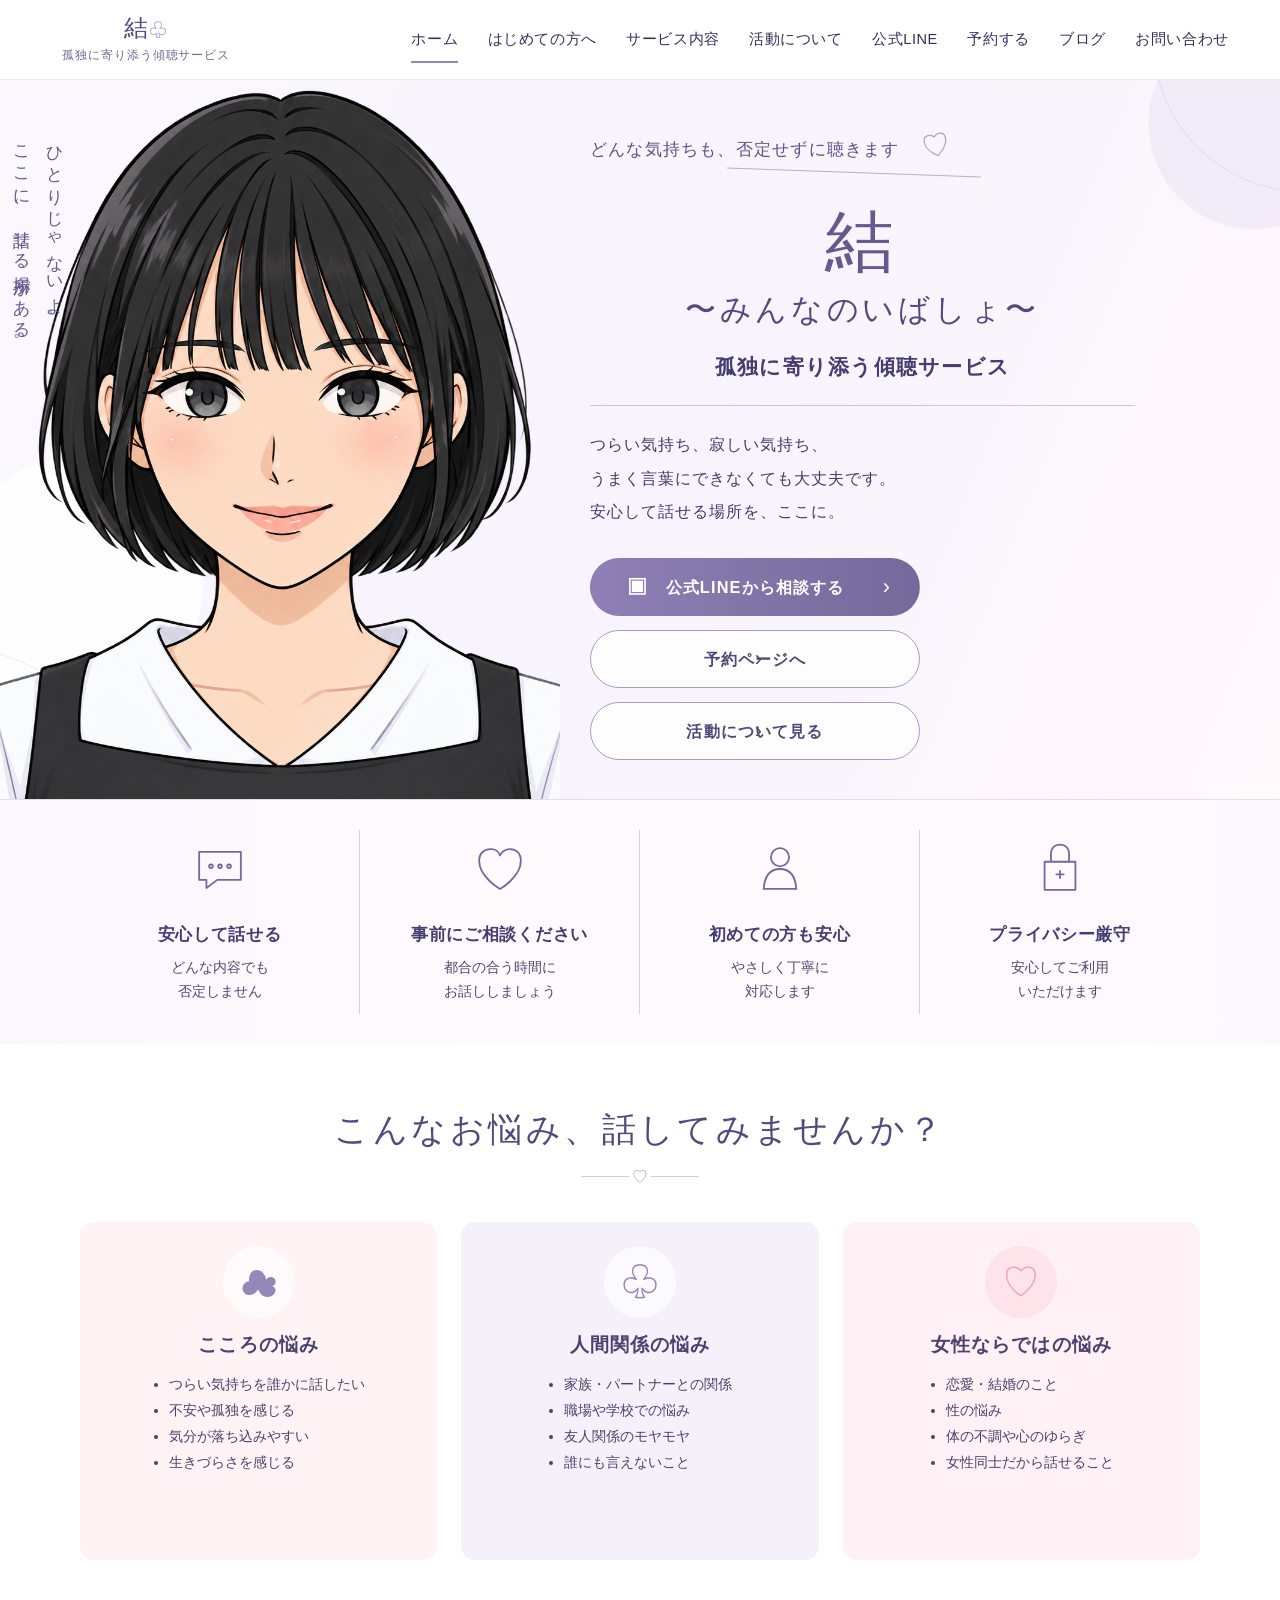
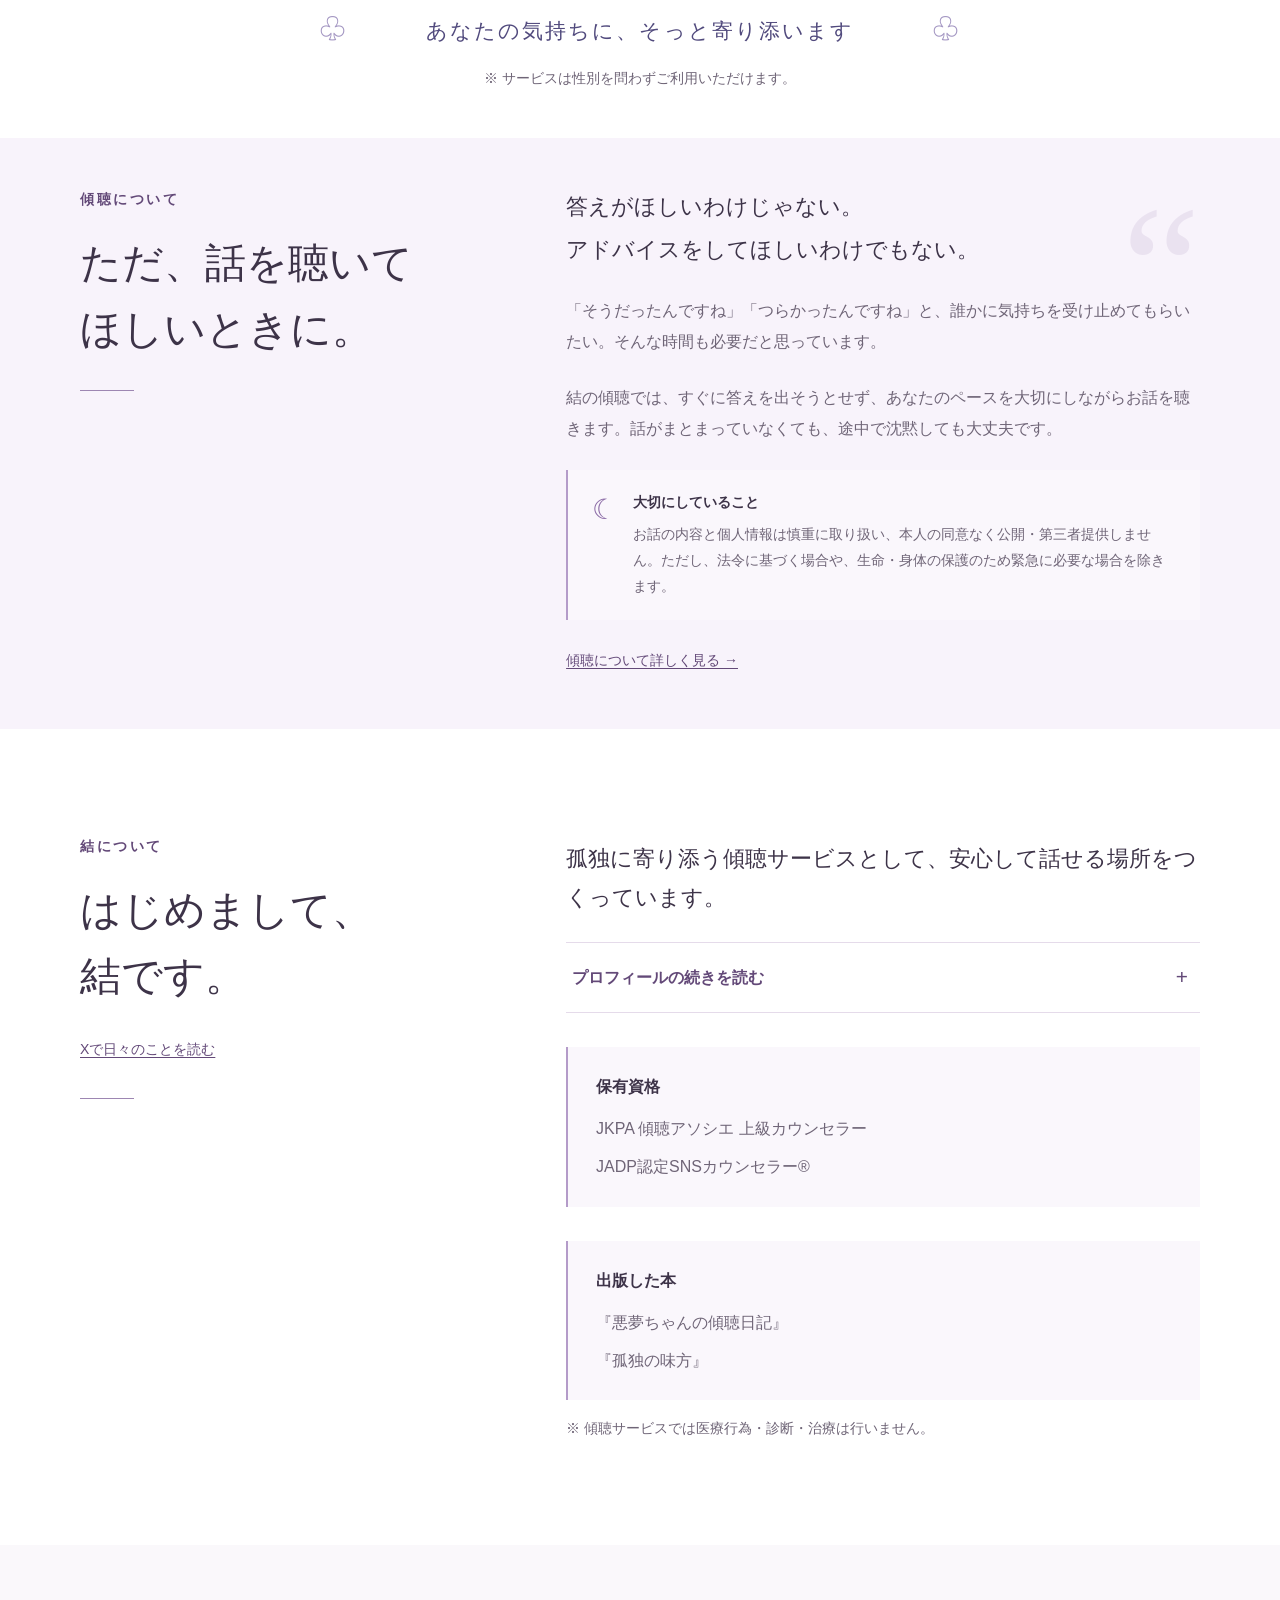
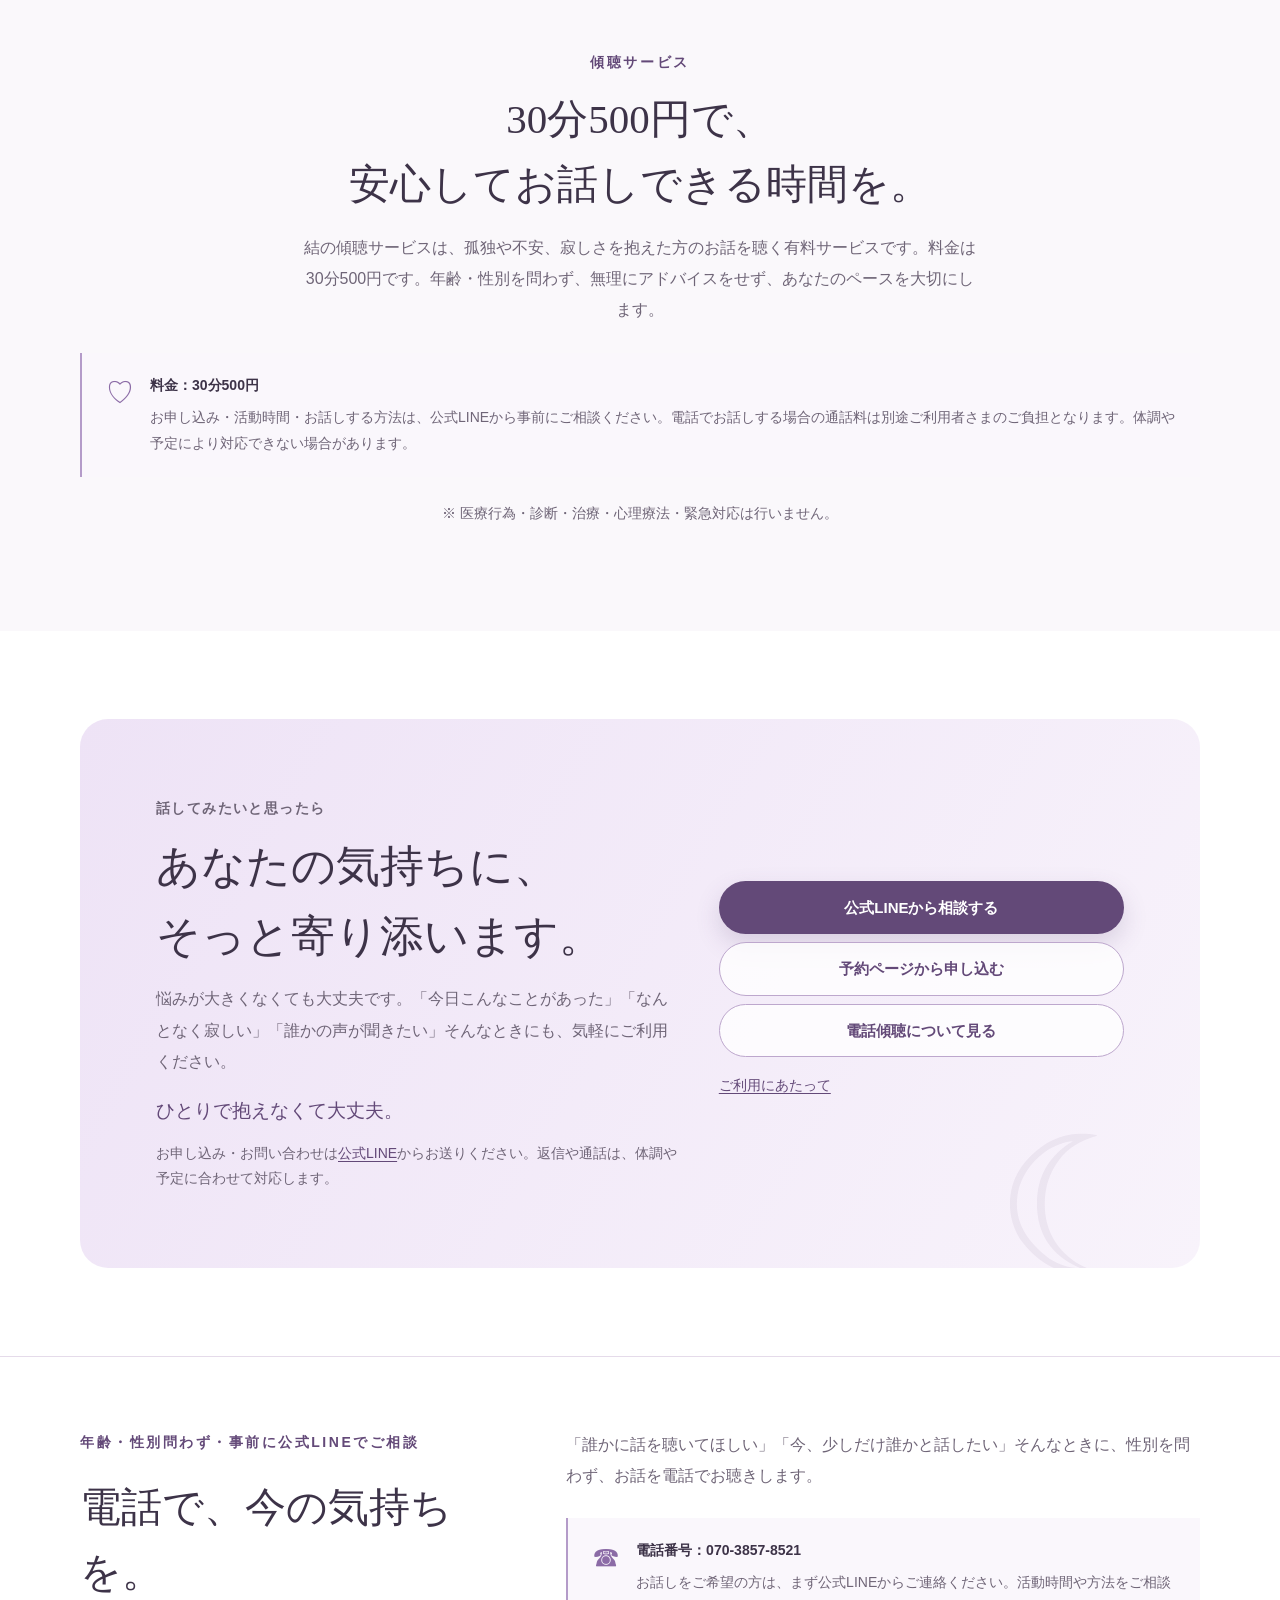
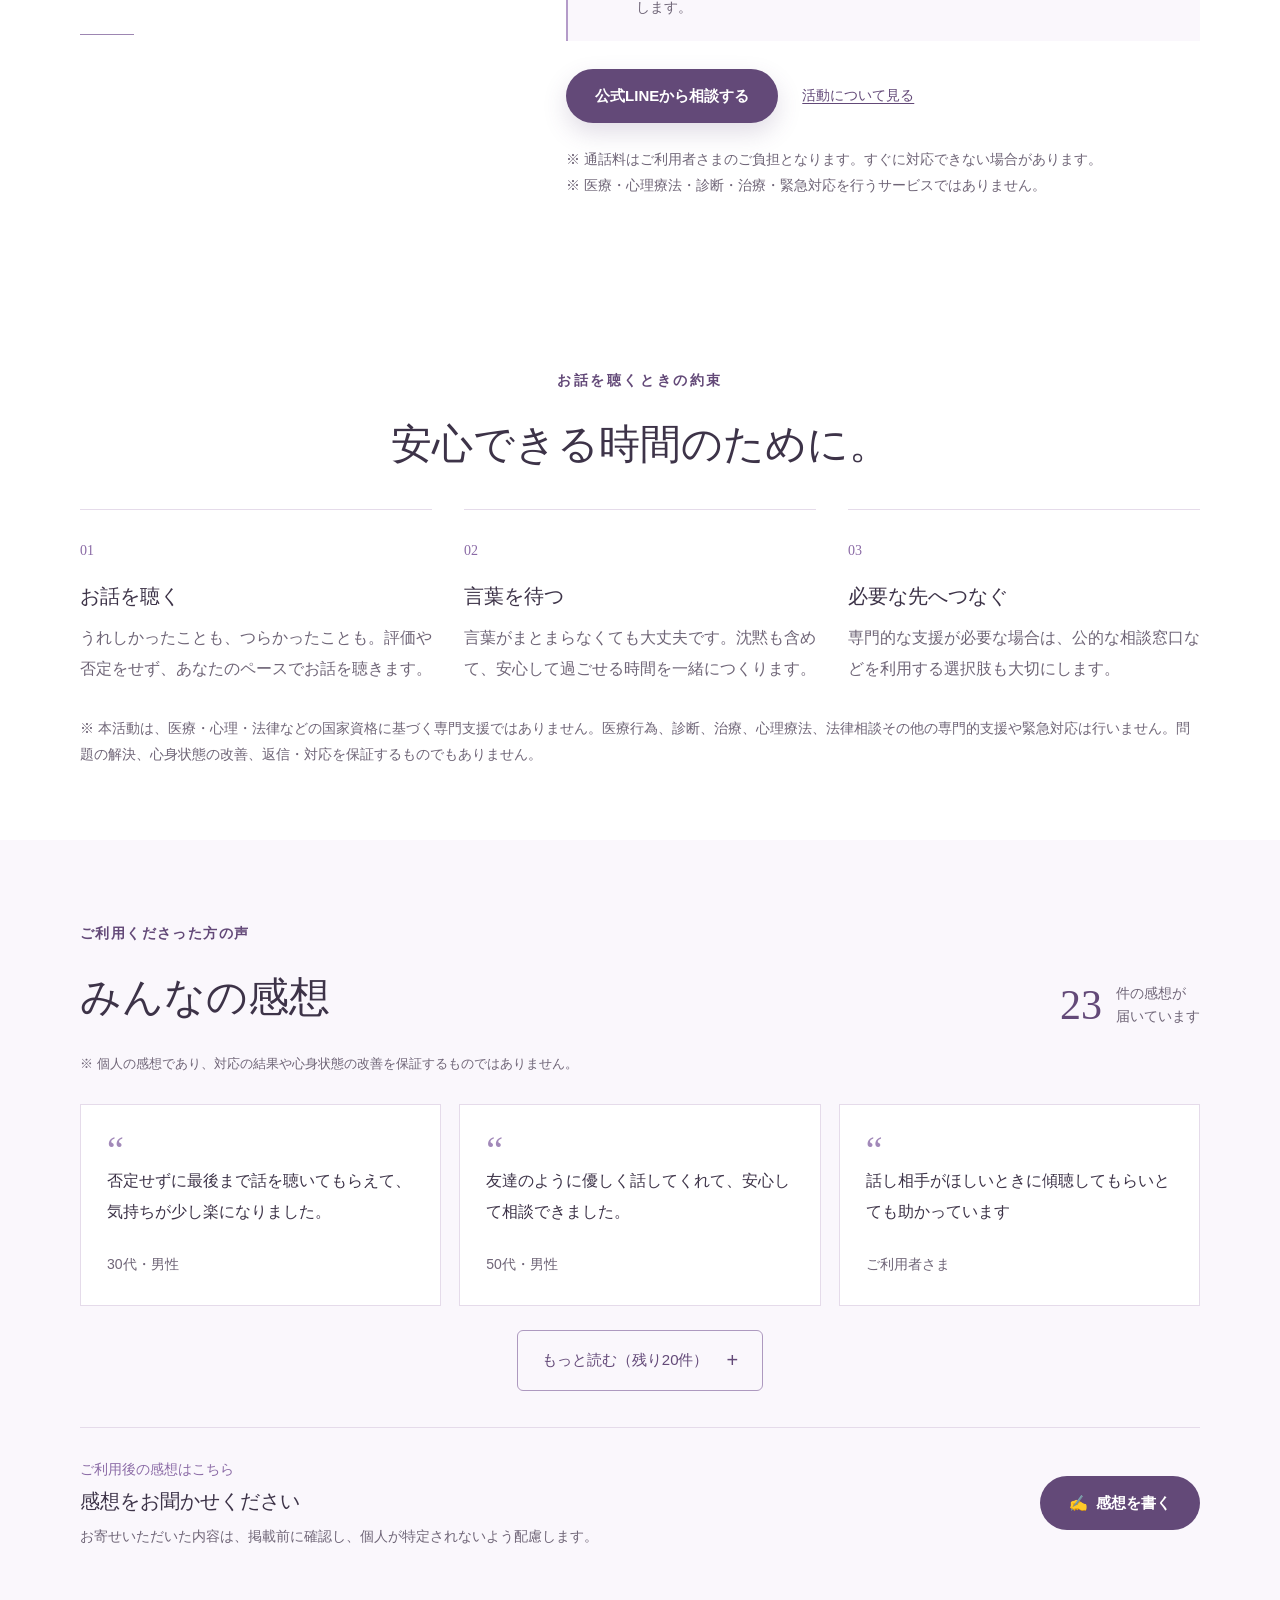
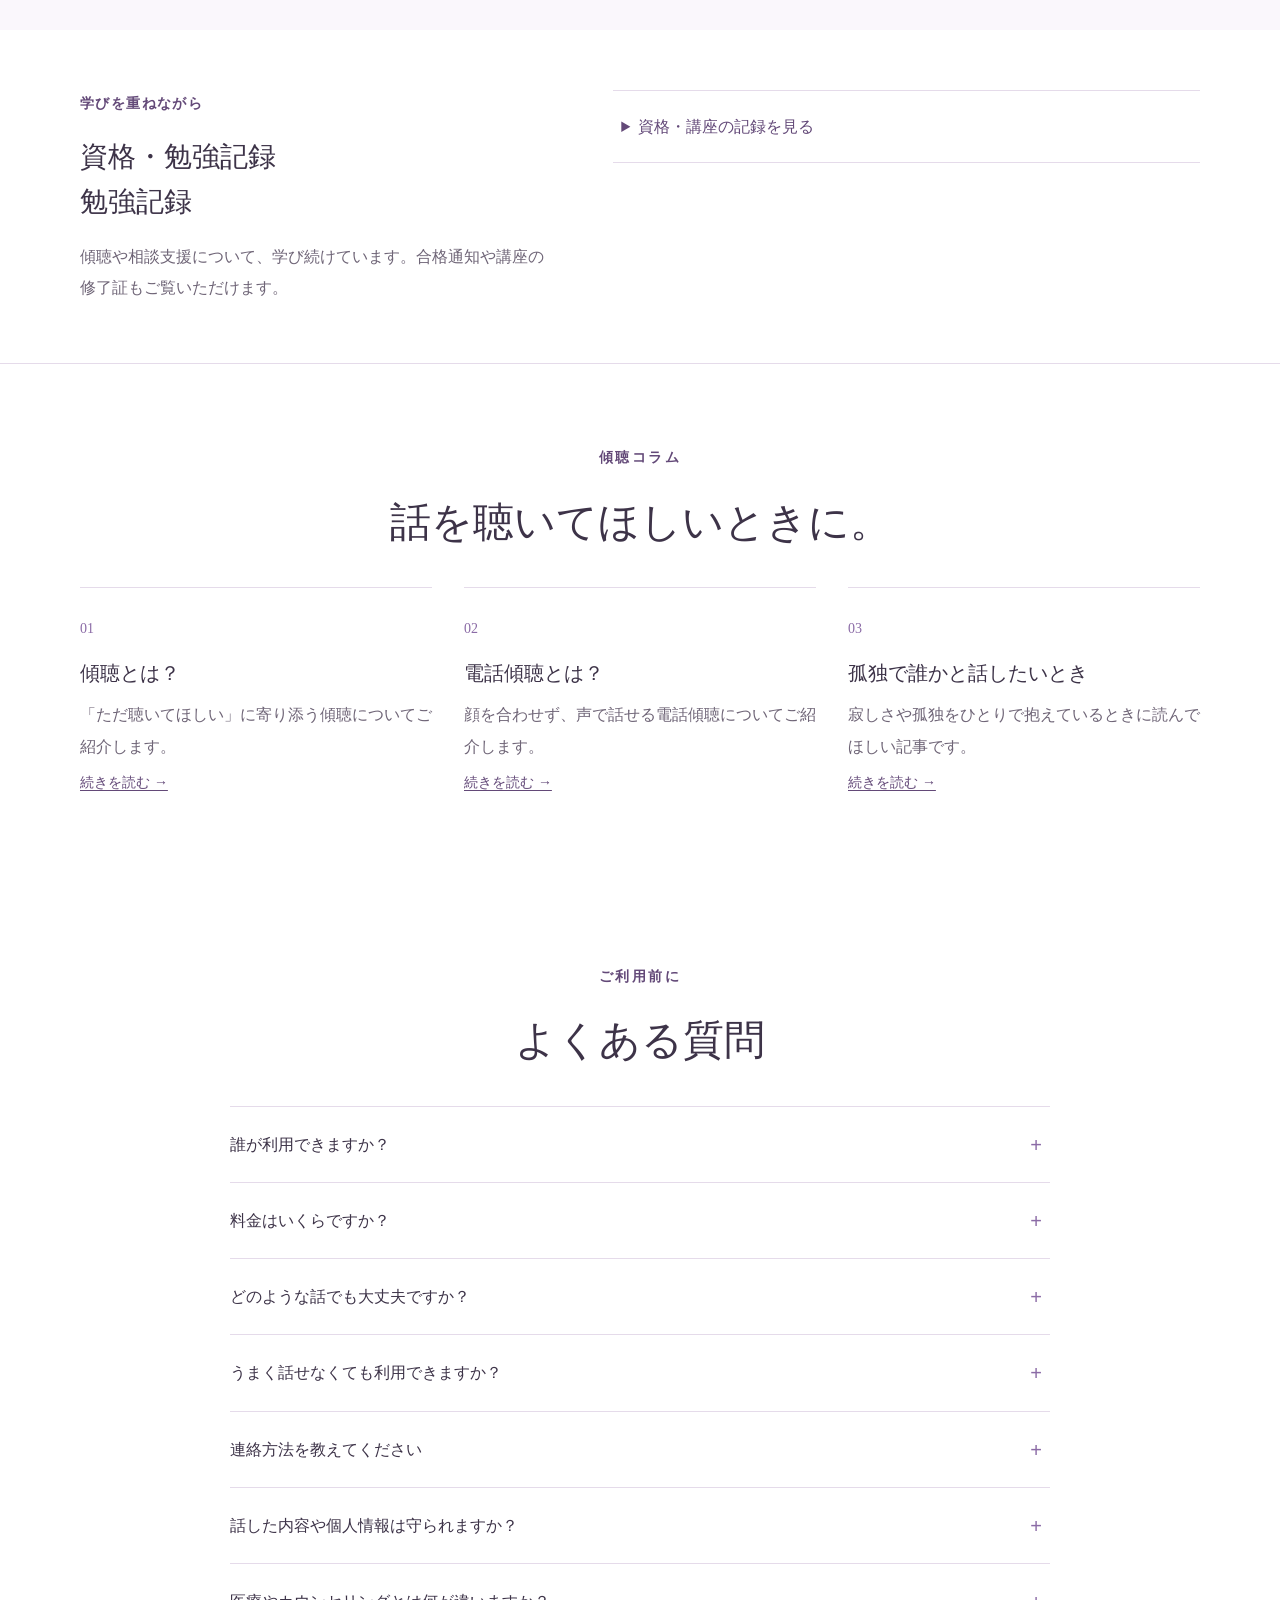
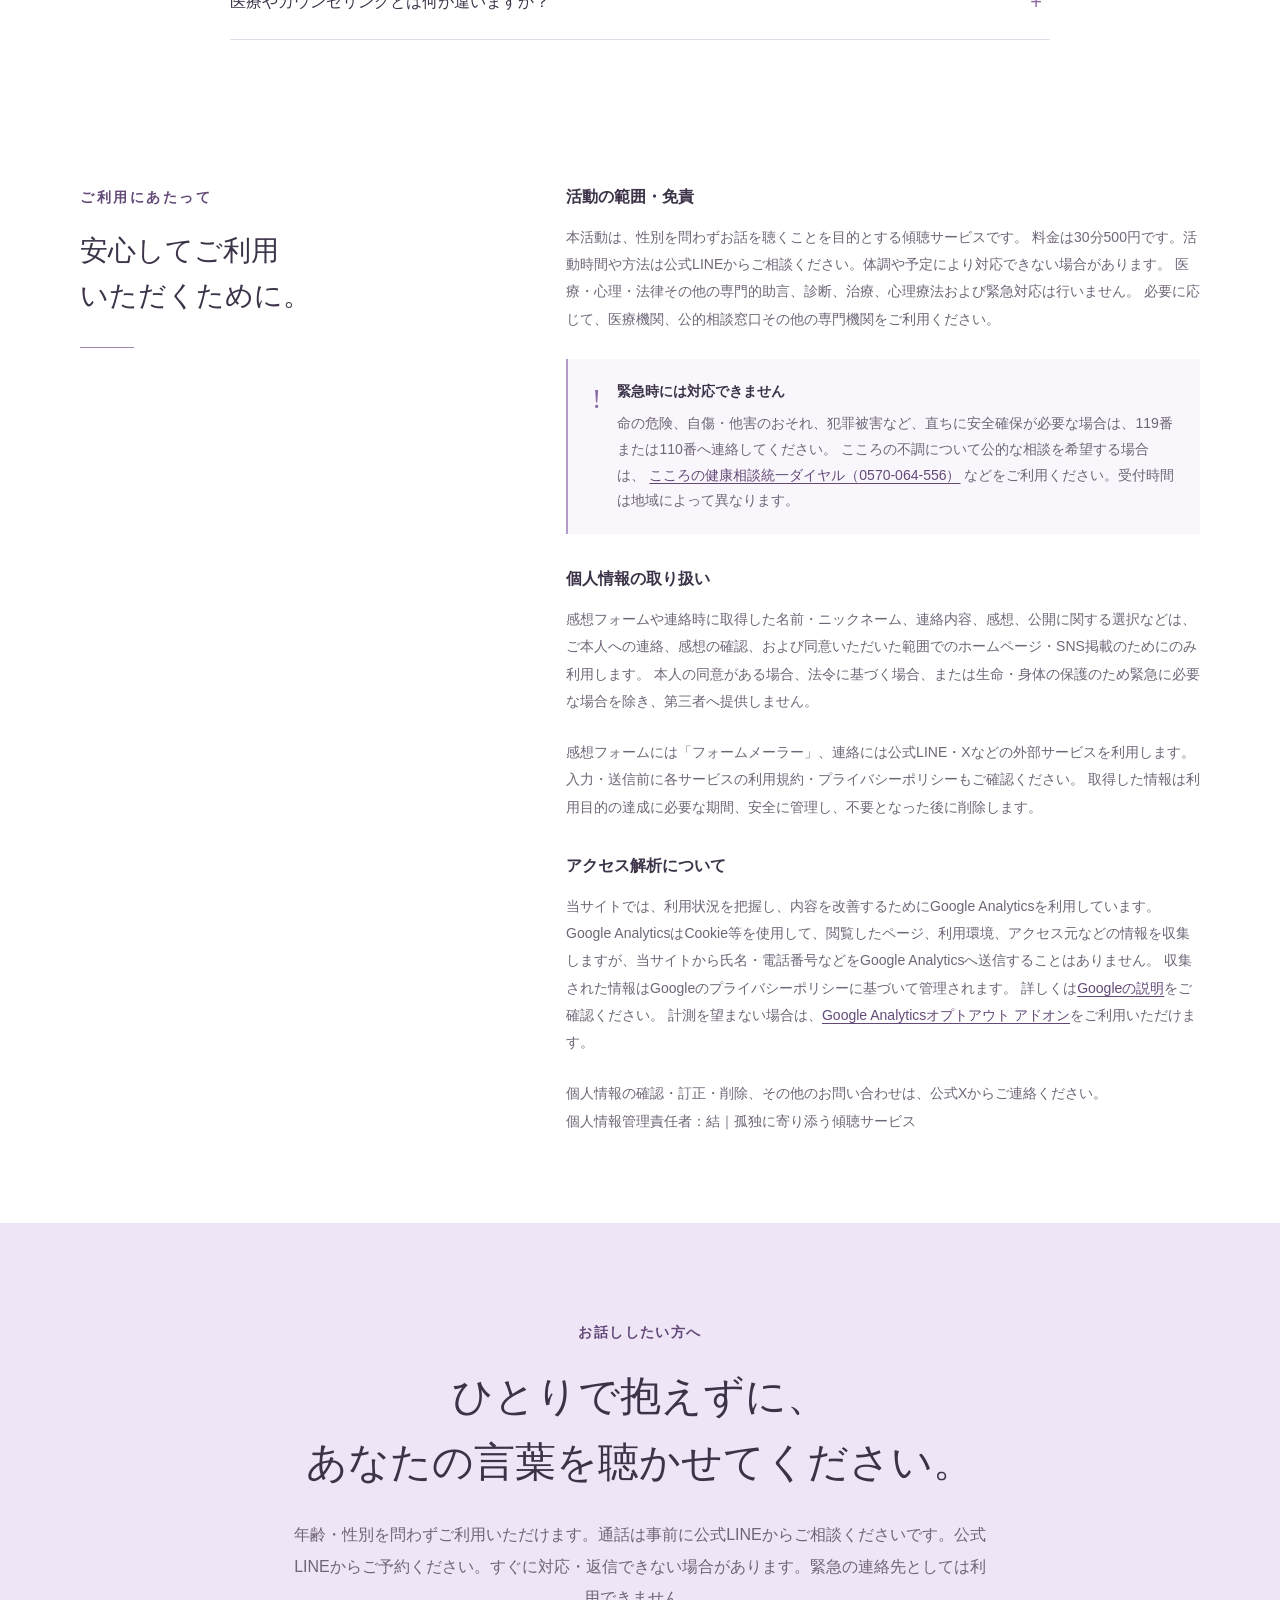
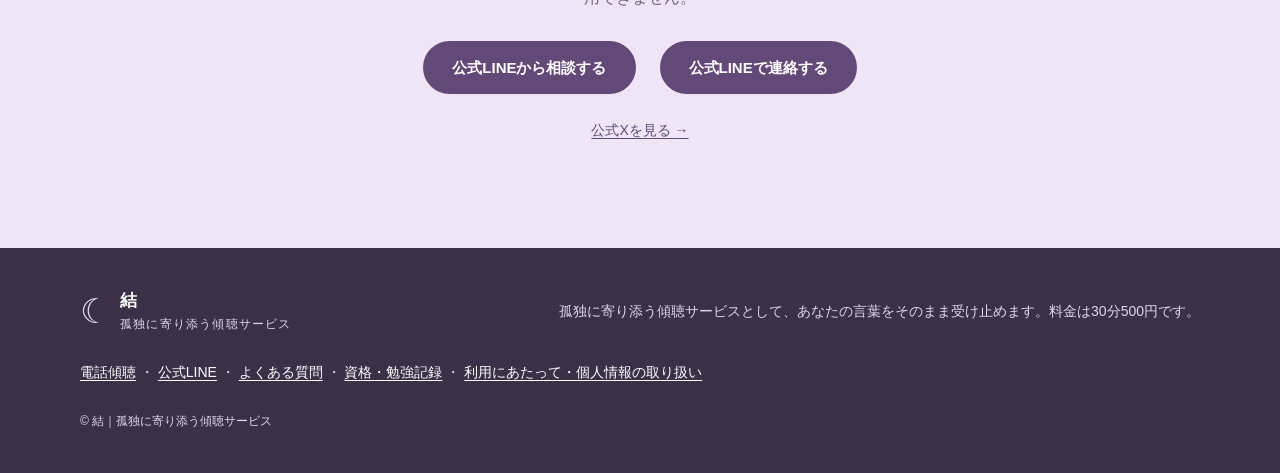
==== index.html @ 991611b1 "Update listening service pricing to 500 yen per 30 minutes" ====
<!doctype html>
<html lang="ja">
<head>
  <!-- Google Analytics -->
  <script async src="https://www.googletagmanager.com/gtag/js?id=G-Y9G1DNGCC0"></script>
  <script>
    window.dataLayer = window.dataLayer || [];
    function gtag(){dataLayer.push(arguments);}
    gtag('js', new Date());
    gtag('config', 'G-Y9G1DNGCC0', { 'anonymize_ip': true });
  </script>
  <meta charset="utf-8">
  <meta name="viewport" content="width=device-width, initial-scale=1">
  <meta name="description" content="結の傾聴サービス。孤独や不安、寂しさを抱えたとき、あなたのペースでお話を聴きます。料金は30分500円です。">
  <!-- Google Search Console verification -->
  <meta name="google-site-verification" content="BoPUfKXe393CpiaNHIILN5-mRyiDeUMbaZ0BmbxGKmM">
  <meta name="robots" content="index, follow, max-image-preview:large">
  <link rel="canonical" href="https://akumuchan.github.io/akumuchan-ibasho/">
  <meta property="og:locale" content="ja_JP">
  <meta property="og:type" content="website">
  <meta property="og:site_name" content="結｜孤独に寄り添う傾聴サービス">
  <meta property="og:title" content="結｜孤独に寄り添う傾聴サービス">
  <meta property="og:description" content="孤独や不安、寂しさを誰かに話したいときに。有料の傾聴サービスとして、あなたの気持ちに寄り添います。">
  <meta property="og:url" content="https://akumuchan.github.io/akumuchan-ibasho/">
  <meta property="og:image" content="https://akumuchan.github.io/akumuchan-ibasho/hero-portrait.png">
  <meta property="og:image:alt" content="あくむちゃんのプロフィールイラスト">
  <meta name="twitter:card" content="summary">
  <meta name="twitter:title" content="結｜孤独に寄り添う傾聴サービス">
  <meta name="twitter:description" content="有料の傾聴サービスです。ご相談・お問い合わせは公式LINEからご連絡ください。">
  <meta name="twitter:image" content="https://akumuchan.github.io/akumuchan-ibasho/hero-portrait.png">
  <meta name="theme-color" content="#eee8f7">
  <title>結｜孤独に寄り添う傾聴サービス</title>
  <link rel="stylesheet" href="styles.css?v=20261001-volunteer">
  <script src="script.js?v=20260911" defer></script>
  <script type="application/ld+json">
{
  "@context":"https://schema.org",
  "@graph":[
    {
      "@type":"WebSite",
      "@id":"https://akumuchan.github.io/akumuchan-ibasho/#website",
      "name":"結｜孤独に寄り添う傾聴サービス",
      "alternateName":"結",
      "url":"https://akumuchan.github.io/akumuchan-ibasho/",
      "inLanguage":"ja"
    },
    {
      "@type":"WebPage",
      "@id":"https://akumuchan.github.io/akumuchan-ibasho/#webpage",
      "url":"https://akumuchan.github.io/akumuchan-ibasho/",
      "name":"結｜孤独に寄り添う傾聴サービス",
      "description":"有料の傾聴サービスです。孤独や不安を抱えた方のお話を、あなたのペースで聴きます。",
      "isPartOf":{"@id":"https://akumuchan.github.io/akumuchan-ibasho/#website"},
      "primaryImageOfPage":{"@type":"ImageObject","url":"https://akumuchan.github.io/akumuchan-ibasho/hero-portrait.png"},
      "inLanguage":"ja"
    },
    {
      "@type":"Service",
      "@id":"https://akumuchan.github.io/akumuchan-ibasho/#service",
      "name":"結の傾聴サービス",
      "serviceType":"傾聴サービス",
      "description":"孤独や不安、寂しさを抱えた方のお話を聴く、有料の傾聴サービスです。",
      "provider":{"@type":"Person","name":"結","url":"https://akumuchan.github.io/akumuchan-ibasho/#profile"},
      "url":"https://akumuchan.github.io/akumuchan-ibasho/"
    }
  ]
}
</script>
</head>
<body>
  <a class="skip-link" href="#main">本文へ移動</a>

  <header class="site-header">
    <a class="brand" href="#top" aria-label="ページの先頭へ">
      <span class="brand-name">
        <strong>結<span aria-hidden="true">♧</span></strong>
        <small>孤独に寄り添う傾聴サービス</small>
      </span>
    </a>

    <button class="menu-button" type="button" aria-expanded="false" aria-controls="site-menu">
      <span class="sr-only">メニューを開く</span>
      <span aria-hidden="true"></span>
      <span aria-hidden="true"></span>
      <span aria-hidden="true"></span>
    </button>

    <nav class="nav" id="site-menu" aria-label="メインメニュー">
      <a class="is-current" href="#top">ホーム</a>
      <a href="#profile">はじめての方へ</a>
      <a href="#about">サービス内容</a>
      <a href="#pricing">活動について</a>
      <a href="https://lin.ee/97vtROP" target="_blank" rel="noopener noreferrer">公式LINE</a>
      <a href="https://tol-app.jp/s/yapd3kkbs1vtw66w6m32" target="_blank" rel="noopener noreferrer">予約する</a>
      <a href="#columns">ブログ</a>
      <a href="#contact-options">お問い合わせ</a>
    </nav>
  </header>

  <main id="main">
    <section class="hero" id="top" aria-label="結の傾聴サービス">
      <figure class="hero-portrait">
        <p class="hero-side-note">ひとりじゃないよ。<br>ここに、話せる場所がある。</p>
        <img src="hero-portrait.png" alt="黒髪ボブの結のプロフィールイラスト" width="1024" height="1365" fetchpriority="high">
      </figure>
      <div class="hero-copy">
        <p class="eyebrow hero-eyebrow">どんな気持ちも、否定せずに聴きます <span aria-hidden="true">♡</span></p>
        <h1><span class="hero-name">結</span><span class="hero-subtitle">〜みんなのいばしょ〜</span></h1>
        <p class="hero-role">孤独に寄り添う傾聴サービス</p>
        <p class="hero-invitation">つらい気持ち、寂しい気持ち、<br>うまく言葉にできなくても大丈夫です。<br>安心して話せる場所を、ここに。</p>
        <div class="hero-actions">
          <a class="button button-primary" href="https://lin.ee/97vtROP" target="_blank" rel="noopener noreferrer"><span aria-hidden="true">▣</span> 公式LINEから相談する <span aria-hidden="true">›</span></a>
          <a class="button button-secondary" href="https://tol-app.jp/s/yapd3kkbs1vtw66w6m32" target="_blank" rel="noopener noreferrer">予約ページへ <span aria-hidden="true">›</span></a>
          <a class="button button-secondary" href="#pricing">活動について見る <span aria-hidden="true">›</span></a>
        </div>
      </div>
    </section>

    <section class="reassurance" aria-label="安心してご利用いただくための4つのポイント">
      <article class="reassurance-item">
        <svg viewBox="0 0 64 64" aria-hidden="true"><path d="M9 13h46v31H29L17 53v-9H9z"/><circle cx="22" cy="29" r="2"/><circle cx="32" cy="29" r="2"/><circle cx="42" cy="29" r="2"/></svg>
        <h2>安心して話せる</h2>
        <p>どんな内容でも<br>否定しません</p>
      </article>
      <article class="reassurance-item">
        <svg viewBox="0 0 64 64" aria-hidden="true"><path d="M32 54S9 41 9 23c0-8 5-13 13-13 5 0 9 3 10 7 2-4 6-7 11-7 7 0 12 5 12 13 0 18-23 31-23 31Z"/></svg>
        <h2>事前にご相談ください</h2>
        <p>都合の合う時間に<br>お話ししましょう</p>
      </article>
      <article class="reassurance-item">
        <svg viewBox="0 0 64 64" aria-hidden="true"><circle cx="32" cy="19" r="10"/><path d="M14 54c1-14 7-22 18-22s17 8 18 22Z"/></svg>
        <h2>初めての方も安心</h2>
        <p>やさしく丁寧に<br>対応します</p>
      </article>
      <article class="reassurance-item">
        <svg viewBox="0 0 64 64" aria-hidden="true"><path d="M15 24h34v31H15zM22 24v-8c0-7 4-11 10-11s10 4 10 11v8"/><path d="M28 38h8M32 34v8"/></svg>
        <h2>プライバシー厳守</h2>
        <p>安心してご利用<br>いただけます</p>
      </article>
    </section>

    <section class="section concerns" id="concerns" aria-labelledby="concerns-title">
      <div class="section-heading section-heading-center">
        <h2 id="concerns-title">こんなお悩み、話してみませんか？</h2>
        <span class="heading-flourish" aria-hidden="true">♡</span>
      </div>
      <div class="concern-grid">
        <article class="concern-card">
          <span class="concern-mark" aria-hidden="true">☁</span>
          <h3>こころの悩み</h3>
          <ul><li>つらい気持ちを誰かに話したい</li><li>不安や孤独を感じる</li><li>気分が落ち込みやすい</li><li>生きづらさを感じる</li></ul>
        </article>
        <article class="concern-card">
          <span class="concern-mark" aria-hidden="true">♧</span>
          <h3>人間関係の悩み</h3>
          <ul><li>家族・パートナーとの関係</li><li>職場や学校での悩み</li><li>友人関係のモヤモヤ</li><li>誰にも言えないこと</li></ul>
        </article>
        <article class="concern-card">
          <span class="concern-mark concern-mark-heart" aria-hidden="true">♡</span>
          <h3>女性ならではの悩み</h3>
          <ul><li>恋愛・結婚のこと</li><li>性の悩み</li><li>体の不調や心のゆらぎ</li><li>女性同士だから話せること</li></ul>
        </article>
      </div>
      <p class="concerns-signoff"><span aria-hidden="true">♧</span> あなたの気持ちに、そっと寄り添います <span aria-hidden="true">♧</span></p>
      <p class="scope-note concern-note">※ サービスは性別を問わずご利用いただけます。</p>
    </section>

    <section class="section about listening-story" id="about" aria-labelledby="about-title">
      <div class="section-heading">
        <p class="eyebrow">傾聴について</p>
        <h2 id="about-title">ただ、話を聴いて<br>ほしいときに。</h2>
      </div>
      <div class="about-copy">
        <p class="story-lead">答えがほしいわけじゃない。<br>アドバイスをしてほしいわけでもない。</p>
        <p>「そうだったんですね」「つらかったんですね」と、誰かに気持ちを受け止めてもらいたい。そんな時間も必要だと思っています。</p>
        <p>結の傾聴では、すぐに答えを出そうとせず、あなたのペースを大切にしながらお話を聴きます。話がまとまっていなくても、途中で沈黙しても大丈夫です。</p>
        <div class="notice">
          <span aria-hidden="true">☾</span>
          <p><strong>大切にしていること</strong>お話の内容と個人情報は慎重に取り扱い、本人の同意なく公開・第三者提供しません。ただし、法令に基づく場合や、生命・身体の保護のため緊急に必要な場合を除きます。</p>
        </div>
        <a class="text-link story-link" href="listening.html">傾聴について詳しく見る <span aria-hidden="true">→</span></a>
      </div>
    </section>

    <section class="section profile" id="profile" aria-labelledby="profile-title">
      <div class="section-heading">
        <p class="eyebrow">結について</p>
        <h2 id="profile-title">はじめまして、<br>結です。</h2>
        <a class="text-link" href="https://x.com/akumuchan0505" target="_blank" rel="noopener noreferrer">Xで日々のことを読む</a>
      </div>
      <div class="profile-copy">
        <p class="profile-greeting">孤独に寄り添う傾聴サービスとして、安心して話せる場所をつくっています。</p>
        <details class="profile-details">
          <summary><span class="when-closed">プロフィールの続きを読む</span><span class="when-open">プロフィールを閉じる</span></summary>
          <div class="profile-details-copy">
            <p>私は10代の頃から、孤独を感じながら過ごしてきました。「誰かに話を聴いてほしい」「でも、誰に話せばいいのかわからない」そんな気持ちを知っているからこそ、2026年5月から傾聴活動を始めました。</p>
            <h3 class="profile-subheading">私自身も、心の不調と向き合っています</h3>
            <p>私は、うつ状態や不安障害など、心の不調と向き合ってきました。強い不安を感じたり、眠れない夜を過ごしたり、ひとりでいることが心細くなったりした経験があります。</p>
            <p>同じ診断名でも、感じ方や置かれた状況は一人ひとり違います。だから「気持ちが全部わかる」と決めつけず、あなたの言葉を急がず、大切に聴きたいと思っています。</p>
            <h3 class="profile-subheading">お話を聴くときに大切にしていること</h3>
            <p>うまく話せなくても、途中で沈黙しても大丈夫です。否定せず、答えを押しつけず、あなたのペースでお話を聴きます。私自身も無理をせず、一人ひとりのお話と丁寧に向き合っていきます。</p>
            <p class="profile-message">話したい気持ちも、話せない気持ちも、<br>そのままで来てください。</p>
          </div>
        </details>
        <div class="credential-list" aria-label="保有資格">
          <strong>保有資格</strong>
          <span>JKPA 傾聴アソシエ 上級カウンセラー</span>
          <span>JADP認定SNSカウンセラー®</span>
        </div>
        <div class="credential-list profile-books" aria-label="出版した本">
          <strong>出版した本</strong>
          <span>『悪夢ちゃんの傾聴日記』</span>
          <span>『孤独の味方』</span>
        </div>
        <p class="profile-scope">※ 傾聴サービスでは医療行為・診断・治療は行いません。</p>
      </div>
    </section>

    <section class="section pricing" id="pricing" aria-labelledby="pricing-title">
      <div class="section-heading section-heading-center">
        <p class="eyebrow">傾聴サービス</p>
        <h2 id="pricing-title">30分500円で、<br>安心してお話しできる時間を。</h2>
      </div>
      <div class="about-copy">
        <p>結の傾聴サービスは、孤独や不安、寂しさを抱えた方のお話を聴く有料サービスです。料金は30分500円です。年齢・性別を問わず、無理にアドバイスをせず、あなたのペースを大切にします。</p>
        <div class="notice">
          <span aria-hidden="true">♡</span>
          <p><strong>料金：30分500円</strong>お申し込み・活動時間・お話しする方法は、公式LINEから事前にご相談ください。電話でお話しする場合の通話料は別途ご利用者さまのご負担となります。体調や予定により対応できない場合があります。</p>
        </div>
        <p class="scope-note">※ 医療行為・診断・治療・心理療法・緊急対応は行いません。</p>
      </div>
    </section>

    <section class="section contact-options" id="contact-options" aria-labelledby="contact-options-title">
      <div>
        <p class="eyebrow">話してみたいと思ったら</p>
        <h2 id="contact-options-title">あなたの気持ちに、<br>そっと寄り添います。</h2>
        <p>悩みが大きくなくても大丈夫です。「今日こんなことがあった」「なんとなく寂しい」「誰かの声が聞きたい」そんなときにも、気軽にご利用ください。</p>
        <p class="contact-signoff">ひとりで抱えなくて大丈夫。</p>
        <p class="scope-note">お申し込み・お問い合わせは<a href="https://lin.ee/97vtROP" target="_blank" rel="noopener noreferrer">公式LINE</a>からお送りください。返信や通話は、体調や予定に合わせて対応します。</p>
      </div>
      <div class="contact-options-actions">
        <a class="button button-primary" href="https://lin.ee/97vtROP" target="_blank" rel="noopener noreferrer">公式LINEから相談する</a>
        <a class="button button-secondary" href="https://tol-app.jp/s/yapd3kkbs1vtw66w6m32" target="_blank" rel="noopener noreferrer">予約ページから申し込む</a>
        <a class="button button-secondary" href="#phone-listening">電話傾聴について見る</a>
        <a class="text-link" href="#safety">ご利用にあたって</a>
      </div>
    </section>

    <section class="section about phone-listening" id="phone-listening" aria-labelledby="phone-listening-title">
      <div class="section-heading">
        <p class="eyebrow">年齢・性別問わず・事前に公式LINEでご相談</p>
        <h2 id="phone-listening-title">電話で、今の気持ちを。</h2>
      </div>
      <div class="about-copy">
        <p>「誰かに話を聴いてほしい」「今、少しだけ誰かと話したい」そんなときに、性別を問わず、お話を電話でお聴きします。</p>
        <div class="notice">
          <span aria-hidden="true">☎</span>
          <p><strong>電話番号：070-3857-8521</strong>お話しをご希望の方は、まず公式LINEからご連絡ください。活動時間や方法をご相談します。</p>
        </div>
        <div class="hero-actions">
          <a class="button button-primary" href="https://lin.ee/97vtROP" target="_blank" rel="noopener noreferrer">公式LINEから相談する</a>
          <a class="text-link" href="#pricing">活動について見る</a>
        </div>
        <p class="scope-note">※ 通話料はご利用者さまのご負担となります。すぐに対応できない場合があります。<br>※ 医療・心理療法・診断・治療・緊急対応を行うサービスではありません。</p>
      </div>
    </section>

    <section class="section activities" aria-labelledby="activities-title">
      <div class="section-heading section-heading-center">
        <p class="eyebrow">お話を聴くときの約束</p>
        <h2 id="activities-title">安心できる時間のために。</h2>
      </div>
      <div class="activity-grid">
        <article class="activity-card"><span class="activity-number">01</span><h3>お話を聴く</h3><p>うれしかったことも、つらかったことも。評価や否定をせず、あなたのペースでお話を聴きます。</p></article>
        <article class="activity-card"><span class="activity-number">02</span><h3>言葉を待つ</h3><p>言葉がまとまらなくても大丈夫です。沈黙も含めて、安心して過ごせる時間を一緒につくります。</p></article>
        <article class="activity-card"><span class="activity-number">03</span><h3>必要な先へつなぐ</h3><p>専門的な支援が必要な場合は、公的な相談窓口などを利用する選択肢も大切にします。</p></article>
      </div>
      <p class="scope-note">※ 本活動は、医療・心理・法律などの国家資格に基づく専門支援ではありません。医療行為、診断、治療、心理療法、法律相談その他の専門的支援や緊急対応は行いません。問題の解決、心身状態の改善、返信・対応を保証するものでもありません。</p>
    </section>

    <section class="section reviews" id="reviews">
      <div class="review-summary">
        <div>
          <p class="eyebrow">ご利用くださった方の声</p>
          <h2>みんなの感想</h2>
        </div>
        <div class="review-count" aria-label="感想23件">
          <strong>23</strong>
          <span>件の感想が<br>届いています</span>
        </div>
      </div>

      <p class="review-history-note">※ 個人の感想であり、対応の結果や心身状態の改善を保証するものではありません。</p>

      <div class="review-grid" aria-label="感想3件">
        <blockquote class="review-card">
          <span class="quote-mark" aria-hidden="true">“</span>
          <p>否定せずに最後まで話を聴いてもらえて、気持ちが少し楽になりました。</p>
          <cite>30代・男性</cite>
        </blockquote>
        <blockquote class="review-card">
          <span class="quote-mark" aria-hidden="true">“</span>
          <p>友達のように優しく話してくれて、安心して相談できました。</p>
          <cite>50代・男性</cite>
        </blockquote>
        <blockquote class="review-card">
          <span class="quote-mark" aria-hidden="true">“</span>
          <p>話し相手がほしいときに傾聴してもらいとても助かっています</p>
          <cite>ご利用者さま</cite>
        </blockquote>
        </div>

      <details class="reviews-more"><summary><span class="when-closed">もっと読む（残り20件）</span><span class="when-open">追加の感想を閉じる</span></summary><div class="review-grid" aria-label="その他の感想"><blockquote class="review-card">
          <span class="quote-mark" aria-hidden="true">“</span>
          <p>初めは緊張してしまいましたが、こちらが話し終わるのを待ってくれたり、優しい声色で途中から緊張せずにお話を聞いていただけました。</p>
          <cite>ご利用者さま</cite>
        </blockquote>
        <blockquote class="review-card">
          <span class="quote-mark" aria-hidden="true">“</span>
          <p>今回２回目でしたが、やっぱり緊張しますね。でも、いろいろ相談に乗ってもらい気持ちが楽になりました。家族にも言えない悩みを聞いてもらい、心の中のモヤモヤが晴れています。心が壊れる前に聞いてもらい大変良かったです！</p>
          <cite>トモさん</cite>
        </blockquote>
        <blockquote class="review-card">
          <span class="quote-mark" aria-hidden="true">“</span>
          <p>話を聞いてもらえて気持ちが整理出来たり、頭の中でぐるぐるモヤモヤしていることが少しすっきりするのでありがたいです。<br>またお話したいです。</p>
          <cite>ご利用者さま</cite>
        </blockquote>
        <blockquote class="review-card">
          <span class="quote-mark" aria-hidden="true">“</span>
          <p>悪夢さんの、傾聴に対する想いが、眩しいくらいとても純粋で、心が洗われました。真摯に聴いてくれる姿勢が、とても嬉しかったです、ありがとう御座いました。</p>
          <cite>つゆきさん</cite>
        </blockquote>
        <blockquote class="review-card">
          <span class="quote-mark" aria-hidden="true">“</span>
          <p>気になった話を気兼ねなく話せる環境で良い</p>
          <cite>ご利用者さま</cite>
        </blockquote>
        <blockquote class="review-card">
          <span class="quote-mark" aria-hidden="true">“</span>
          <p>いつも友達みたいお話を聞いてくれて嬉しいです。<br>寂しい時辛い時に否定せずに聞いてくれる人が一人いるだけでこんなにも変わるんだなってことを知れました。</p>
          <cite>ぴぴさん</cite>
        </blockquote>
        <blockquote class="review-card">
          <span class="quote-mark" aria-hidden="true">“</span>
          <p>最初はXでいいねを返していたら、あくむちゃんを見つけて、気になって利用してみました。利用してみて良かったです。人と話がしたい時に利用させて頂いてます。</p>
          <cite>daiさん</cite>
        </blockquote>
        <blockquote class="review-card">
          <span class="quote-mark" aria-hidden="true">“</span>
          <p>お話できて良かったです。声も落ち着く優しいいい方なのだなと思いました。</p>
          <cite>ご利用者さま</cite>
        </blockquote>
        <blockquote class="review-card">
          <span class="quote-mark" aria-hidden="true">“</span>
          <p>初めてお願いしました。急な依頼だったのに、丁寧にお話を聞いてくださいました。病気の影響でうまく話せない状態でしたが、それでもゆっくり話を聞いてくださって、かなり気持ちが楽になりました。今まで人に何かを打ち明けることが苦手だったのですが、そんな自分でもとても話しやすかったです。ご迷惑でなければ、またお願いしたいです。本当にありがとうございました。</p>
          <cite>ご利用者さま</cite>
        </blockquote>
        <blockquote class="review-card">
          <span class="quote-mark" aria-hidden="true">“</span>
          <p>この度はありがとうございました!<br>とても優しい口調で、しっかりと聞いて貰い、<br>今後のアドバイスも的確に頂いて、とても感謝しております。<br>またよろしくお願いします。</p>
          <cite>ご利用者さま</cite>
        </blockquote>
        <blockquote class="review-card">
          <span class="quote-mark" aria-hidden="true">“</span>
          <p>悩んでいたことを話せてよかったです。</p>
          <cite>ご利用者さま</cite>
        </blockquote>
        <blockquote class="review-card">
          <span class="quote-mark" aria-hidden="true">“</span>
          <p>話を聞いてくれて、ありがとうございました、心が軽くなりました。</p>
          <cite>ご利用者さま</cite>
        </blockquote>
        <blockquote class="review-card">
          <span class="quote-mark" aria-hidden="true">“</span>
          <p>誰かに聴いてもらいたい話ができたので、とてもすっきりしました。<br>あくむちゃんはやさしくてとても話しやすいです。</p>
          <cite>ご利用者さま</cite>
        </blockquote>
        <blockquote class="review-card">
          <span class="quote-mark" aria-hidden="true">“</span>
          <p>今回で2回目のお話の時間でしたが、前回お話しさせていただいたこともあって、最初からあまり緊張することなく、自然に話すことができました。<br>今回も途中で頭の中の思考が途切れてしまったり、話が飛んでしまったり、言葉が出てこなくて黙ってしまう場面もありましたが、そんな時も焦らせることなく、ちゃんと待っていてくださったことがありがたかったです。<br>沈黙する時も不思議と嫌な感じがなく、自分のペースで安心して話すことができました。<br>また、あくむちゃんがされている活動や、noteで書かれている文章などからも、たくさんの刺激や気づきをいただいています。<br>お話をする中で、これから自分がどうしていきたいのかを考える上でのヒントをいただけました。<br>今回もありがとうございました。</p>
          <cite>ご利用者さま</cite>
        </blockquote>
        <blockquote class="review-card">
          <span class="quote-mark" aria-hidden="true">“</span>
          <p>自分のテンポに合わせて話を聴いていただけたので良かったです。</p>
          <cite>ご利用者さま</cite>
        </blockquote>
        <blockquote class="review-card">
          <span class="quote-mark" aria-hidden="true">“</span>
          <p>吐き出したいことが吐き出せて良かった<br>応援するって言ってもらえて嬉しかったです🥹</p>
          <cite>ご利用者さま</cite>
        </blockquote>
        <blockquote class="review-card">
          <span class="quote-mark" aria-hidden="true">“</span>
          <p>声も僕好みで、癒しのオーラがあって話しやすかったです。<br><br>久しぶりの元妻以外との雑談でしたが、楽しかったです！<br><br>悪魔ちゃんさん、これからも、よろしくお願いいたします</p>
          <cite>町田 竜玄さん</cite>
        </blockquote>
        <blockquote class="review-card">
          <span class="quote-mark" aria-hidden="true">“</span>
          <p>傾聴と聞きどのようなものか不安でしたが、寄り添う相づちと共感に満ちた言葉がけに、スムーズに胸のつかえを吐き出せました。また利用したいと思います。</p>
          <cite>びんがさん</cite>
        </blockquote>
        <blockquote class="review-card">
          <span class="quote-mark" aria-hidden="true">“</span>
          <p>優しく聞いて貰えました。話せてスッキリしました！</p>
          <cite>ご利用者様</cite>
        </blockquote>
        <blockquote class="review-card">
          <span class="quote-mark" aria-hidden="true">“</span>
          <p>癒されました。<br>居心地が良くて、がんばって喋らなくても大丈夫でいられる空間で素敵でした。</p>
          <cite>ご利用者さま</cite>
        </blockquote>
      </div></details><div class="review-cta">
        <div>
          <p class="review-cta-label">ご利用後の感想はこちら</p>
          <h3>感想をお聞かせください</h3>
          <p>お寄せいただいた内容は、掲載前に確認し、個人が特定されないよう配慮します。</p>
        </div>
        <a class="button review-write-button" href="https://ssl.form-mailer.jp/fms/a8900de9887008" target="_blank" rel="noopener noreferrer">
          <span aria-hidden="true">✍️</span> 感想を書く
        </a>
      </div>
    </section>


    <section class="section learning" id="learning" aria-labelledby="learning-title">
      <div class="learning-layout">
        <div class="learning-heading">
          <p class="eyebrow">学びを重ねながら</p>
          <h2 id="learning-title">資格・勉強記録<br>勉強記録</h2>
          <p class="learning-intro">傾聴や相談支援について、学び続けています。合格通知や講座の修了証もご覧いただけます。</p>
        </div>

        <details class="learning-details"><summary>資格・講座の記録を見る</summary><div class="learning-cards" aria-label="資格と勉強記録">
          <article class="learning-card">
            <div class="learning-card-top">
              <p class="learning-label">CERTIFICATION</p>
              <time class="learning-date" datetime="2026-09-11">2026.09.11 認定</time>
            </div>
            <h3>傾聴アソシエ上級カウンセラー認定証</h3>
            <p>一般社団法人日本傾聴技能普及協会の所定講座を修了し、傾聴アソシエ上級カウンセラーとして認定されたことを示す認定証です。</p>
            <div class="learning-links">
              <a class="text-link" href="listening-associate-senior-counselor-certificate-20260911.pdf" target="_blank" rel="noopener noreferrer">認定証PDFを見る <span aria-hidden="true">→</span></a>
            </div>
            <p class="learning-note">※ 民間団体による認定であり、医療・心理・法律などの国家資格を示すものではありません。</p>
          </article>

          <article class="learning-card">
            <div class="learning-card-top">
              <p class="learning-label">QUALIFICATION RESULT</p>
              <span class="status-pill">合格</span>
            </div>
            <h3>JADP認定SNSカウンセラー(R)資格</h3>
            <p>日本能力開発推進協会（JADP）の検定試験に合格したことを、2026年8月24日に通知いただきました。</p>
            <div class="learning-links">
              <a class="text-link" href="sns-counselor-pass-notice-20260824.pdf" target="_blank" rel="noopener noreferrer">合格通知PDFを見る <span aria-hidden="true">→</span></a>
            </div>
            <p class="learning-note">※ 掲載資料は合格通知のスクリーンショットです。医療・心理・法律などの国家資格を示すものではありません。</p>
          </article>

          <article class="learning-card">
            <div class="learning-card-top">
              <p class="learning-label">UDEMY COURSE</p>
              <time class="learning-date" datetime="2026-07-22">2026.07.22 修了</time>
            </div>
            <h3>Udemy修了証明</h3>
            <p>
              <a href="https://www.udemy.com/user/e-meng-chiyan/" target="_blank" rel="noopener noreferrer">あくむちゃん</a>が、Udemyにて
              <a href="https://www.udemy.com/user/da-zhong-ayako/" target="_blank" rel="noopener noreferrer">大塚 あやこ</a>が講師を務める
              <a href="https://www.udemy.com/course/br01_keichou/" target="_blank" rel="noopener noreferrer">「人の話が楽に聴けるようになる【はじめての傾聴】カウンセラーが現場で使っている『話の聴き方』」</a>
              コースを2026年7月22日に修了したことを証明するものです。
            </p>
            <div class="learning-links">
              <a class="text-link" href="udemy-certificate-20260722.pdf" target="_blank" rel="noopener noreferrer">修了証PDFを見る <span aria-hidden="true">→</span></a>
            </div>
            <p class="learning-note">※ Udemyの修了証明は、国家資格・公的資格の取得を示すものではありません。</p>
          </article>


          <article class="learning-card">
            <div class="learning-card-top">
              <p class="learning-label">UDEMY COURSE</p>
              <time class="learning-date" datetime="2026-08-02">2026.08.02 修了</time>
            </div>
            <h3>Udemy修了証明</h3>
            <p>
              <a href="https://www.udemy.com/user/e-meng-chiyan/" target="_blank" rel="noopener noreferrer">あくむちゃん</a>が、Udemyにて磯部 和弥が講師を務める
              <a href="udemy-certificate-20260802.pdf" target="_blank" rel="noopener noreferrer">「『あなたに聴いて欲しい』と指名が入る！これからコーチになる人のための傾聴マスター講座【すぐ実践できる7つのワークつき】」</a>
              コースを2026年8月2日に修了したことを証明するものです。
            </p>
            <div class="learning-links">
              <a class="text-link" href="udemy-certificate-20260802.pdf" target="_blank" rel="noopener noreferrer">修了証PDFを見る <span aria-hidden="true">→</span></a>
            </div>
            <p class="learning-note">※ Udemyの修了証明は、国家資格・公的資格の取得を示すものではありません。</p>
          </article>

          <article class="learning-card learning-card-note">
            <div class="learning-card-top">
              <p class="learning-label">NOTE</p>
            </div>
            <h3>学びと活動の記録</h3>
            <p>傾聴について学んだことや、日々の活動に関する記録をnoteにまとめています。</p>
            <div class="learning-links">
              <a class="text-link" href="https://note.com/akumnchan_0505/portal" target="_blank" rel="noopener noreferrer">noteを見る <span aria-hidden="true">→</span></a>
            </div>
          </article>
        </div>
      </details></div>
    </section>

    <section class="section" id="columns" aria-labelledby="columns-title">
      <div class="section-heading section-heading-center"><p class="eyebrow">傾聴コラム</p><h2 id="columns-title">話を聴いてほしいときに。</h2></div>
      <div class="activity-grid">
        <article class="activity-card"><span class="activity-number">01</span><h3>傾聴とは？</h3><p>「ただ聴いてほしい」に寄り添う傾聴についてご紹介します。</p><a class="text-link" href="listening.html">続きを読む →</a></article>
        <article class="activity-card"><span class="activity-number">02</span><h3>電話傾聴とは？</h3><p>顔を合わせず、声で話せる電話傾聴についてご紹介します。</p><a class="text-link" href="phone-listening-guide.html">続きを読む →</a></article>
        <article class="activity-card"><span class="activity-number">03</span><h3>孤独で誰かと話したいとき</h3><p>寂しさや孤独をひとりで抱えているときに読んでほしい記事です。</p><a class="text-link" href="lonely-talk.html">続きを読む →</a></article>
      </div>
    </section>

    <section class="section faq" id="faq" aria-labelledby="faq-title">
      <div class="section-heading section-heading-center">
        <p class="eyebrow">ご利用前に</p>
        <h2 id="faq-title">よくある質問</h2>
      </div>

      <div class="faq-list">
        <details class="faq-item">
          <summary>誰が利用できますか？</summary>
          <p>孤独に寄り添う有料の傾聴サービスです。性別を問わずご利用いただけます。</p>
        </details>
        <details class="faq-item">
          <summary>料金はいくらですか？</summary>
          <p>料金は30分500円です。お申し込み方法は<a href="#pricing">活動について</a>をご確認ください。</p>
        </details>
        <details class="faq-item">
          <summary>どのような話でも大丈夫ですか？</summary>
          <p>うれしかったこと、つらかったこと、寂しい気持ちなど、誰かに話したいことをあなたのペースでお話しください。命の危険や自傷・他害のおそれなど、緊急の対応が必要な場合には対応できません。</p>
        </details>
        <details class="faq-item">
          <summary>うまく話せなくても利用できますか？</summary>
          <p>はい、大丈夫です。言葉がまとまらないときや、途中で沈黙する時間も含めて、無理に急がずにお待ちします。</p>
        </details>
        <details class="faq-item">
          <summary>連絡方法を教えてください</summary>
          <p>お申し込み・お申し込み・お問い合わせは<a href="https://lin.ee/97vtROP" target="_blank" rel="noopener noreferrer">公式LINE</a>から承ります。料金は30分500円です。すぐに対応・返信できない場合があります。</p>
        </details>
        <details class="faq-item">
          <summary>話した内容や個人情報は守られますか？</summary>
          <p>お話の内容と個人情報は慎重に取り扱い、本人の同意なく公開・第三者提供しません。ただし、法令に基づく場合や、生命・身体の保護のため緊急に必要な場合を除きます。</p>
        </details>
        <details class="faq-item">
          <summary>医療やカウンセリングとは何が違いますか？</summary>
          <p>本サービスは、専門資格に基づく医療・心理・法律などの専門的支援ではなく、お話を聴くことを目的とする傾聴サービスです。診断、治療、心理療法、法律相談、緊急対応は行いません。必要に応じて医療機関や公的相談窓口をご利用ください。</p>
        </details>
      </div>
    </section>

    

    <section class="section about" id="safety" aria-labelledby="safety-title">
      <div class="section-heading">
        <p class="eyebrow">ご利用にあたって</p>
        <h2 id="safety-title">安心してご利用<br>いただくために。</h2>
      </div>
      <div class="about-copy">
        <h3>活動の範囲・免責</h3>
        <p>
          本活動は、性別を問わずお話を聴くことを目的とする傾聴サービスです。
          料金は30分500円です。活動時間や方法は公式LINEからご相談ください。体調や予定により対応できない場合があります。
          医療・心理・法律その他の専門的助言、診断、治療、心理療法および緊急対応は行いません。
          必要に応じて、医療機関、公的相談窓口その他の専門機関をご利用ください。
        </p>

        <div class="notice">
          <span aria-hidden="true">!</span>
          <p>
            <strong>緊急時には対応できません</strong>
            命の危険、自傷・他害のおそれ、犯罪被害など、直ちに安全確保が必要な場合は、119番または110番へ連絡してください。
            こころの不調について公的な相談を希望する場合は、
            <a href="https://www.mhlw.go.jp/stf/seisakunitsuite/bunya/hukushi_kaigo/seikatsuhogo/jisatsu/kokoro_dial.html" target="_blank" rel="noopener noreferrer">こころの健康相談統一ダイヤル（0570-064-556）</a>
            などをご利用ください。受付時間は地域によって異なります。
          </p>
        </div>

        <h3>個人情報の取り扱い</h3>
        <p>
          感想フォームや連絡時に取得した名前・ニックネーム、連絡内容、感想、公開に関する選択などは、
          ご本人への連絡、感想の確認、および同意いただいた範囲でのホームページ・SNS掲載のためにのみ利用します。
          本人の同意がある場合、法令に基づく場合、または生命・身体の保護のため緊急に必要な場合を除き、第三者へ提供しません。
        </p>
        <p>
          感想フォームには「フォームメーラー」、連絡には公式LINE・Xなどの外部サービスを利用します。
          入力・送信前に各サービスの利用規約・プライバシーポリシーもご確認ください。
          取得した情報は利用目的の達成に必要な期間、安全に管理し、不要となった後に削除します。
        </p>
        <h3>アクセス解析について</h3>
        <p>
          当サイトでは、利用状況を把握し、内容を改善するためにGoogle Analyticsを利用しています。
          Google AnalyticsはCookie等を使用して、閲覧したページ、利用環境、アクセス元などの情報を収集しますが、当サイトから氏名・電話番号などをGoogle Analyticsへ送信することはありません。
          収集された情報はGoogleのプライバシーポリシーに基づいて管理されます。
          詳しくは<a href="https://policies.google.com/technologies/partner-sites?hl=ja" target="_blank" rel="noopener noreferrer">Googleの説明</a>をご確認ください。
          計測を望まない場合は、<a href="https://tools.google.com/dlpage/gaoptout?hl=ja" target="_blank" rel="noopener noreferrer">Google Analyticsオプトアウト アドオン</a>をご利用いただけます。
        </p>

        <p>
          個人情報の確認・訂正・削除、その他のお問い合わせは、公式Xからご連絡ください。<br>
          個人情報管理責任者：結｜孤独に寄り添う傾聴サービス
        </p>
      </div>
    </section>

    <section class="section contact" id="contact">
      <p class="eyebrow">お話ししたい方へ</p>
      <h2>ひとりで抱えずに、<br>あなたの言葉を聴かせてください。</h2>
      <p>年齢・性別を問わずご利用いただけます。通話は事前に公式LINEからご相談くださいです。公式LINEからご予約ください。すぐに対応・返信できない場合があります。緊急の連絡先としては利用できません。</p>
      <div class="hero-actions">
        <a class="button review-write-button" href="https://lin.ee/97vtROP" target="_blank" rel="noopener noreferrer">公式LINEから相談する</a>
        <a class="button review-write-button" href="https://lin.ee/97vtROP" target="_blank" rel="noopener noreferrer">公式LINEで連絡する</a>
      </div>
      <a class="text-link" href="https://x.com/akumuchan0505" target="_blank" rel="noopener noreferrer">公式Xを見る <span aria-hidden="true">→</span></a>
    </section>
  </main>

  <footer class="footer">
    <a class="brand footer-brand" href="#top">
      <span class="brand-moon" aria-hidden="true">☾</span>
      <span class="brand-name">
        <strong>結</strong>
        <small>孤独に寄り添う傾聴サービス</small>
      </span>
    </a>
    <p>孤独に寄り添う傾聴サービスとして、あなたの言葉をそのまま受け止めます。料金は30分500円です。</p>
    <p><a href="#phone-listening">電話傾聴</a> ・ <a href="#contact-options">公式LINE</a> ・ <a href="#faq">よくある質問</a> ・ <a href="#learning">資格・勉強記録</a> ・ <a href="#safety">利用にあたって・個人情報の取り扱い</a></p>
    <small>© 結｜孤独に寄り添う傾聴サービス</small>
  </footer>
</body>
</html>
---- styles.css ----
:root {
  color-scheme: light;
  --ink: #352d42; --muted: #665e72; --purple: #77628f; --purple-dark: #594372;
  --lavender: #eee8f5; --lavender-soft: #f7f4fa; --line: #dfd7e8; --white: #fff;
  --serif: "Yu Mincho", "Hiragino Mincho ProN", "Noto Serif CJK JP", serif;
  --gutter: max(24px, calc((100% - 1120px) / 2));
}
* { box-sizing: border-box; }
html { scroll-behavior: smooth; scroll-padding-top: 100px; }
body { margin: 0; color: var(--ink); background: white; font: 1rem/1.95 "Hiragino Kaku Gothic ProN", "Yu Gothic", Meiryo, sans-serif; overflow-wrap: anywhere; -webkit-text-size-adjust: 100%; }
body.menu-open { overflow: hidden; }
::selection { background: #e1d5ef; color: var(--ink); }
a { color: var(--purple-dark); text-underline-offset: .22em; }
button, input, textarea { font: inherit; color: inherit; }
button, a, summary { -webkit-tap-highlight-color: transparent; }
button, summary { cursor: pointer; }
img { max-width: 100%; height: auto; display: block; }
figure { margin: 0; }
h1, h2, h3 { font-family: var(--serif); font-weight: 500; line-height: 1.6; }
h1, h2, h3, p { margin-top: 0; }
h2 { margin-bottom: 24px; font-size: clamp(1.75rem, 3.2vw, 2.625rem); }
h3 { font-size: 1.25rem; }
a:focus-visible, button:focus-visible, summary:focus-visible, input:focus-visible, textarea:focus-visible { outline: 3px solid #8f70ac; outline-offset: 4px; }
.sr-only { position: absolute; width: 1px; height: 1px; padding: 0; margin: -1px; overflow: hidden; clip-path: inset(50%); white-space: nowrap; border: 0; }
.skip-link { position: fixed; top: -100px; left: 16px; z-index: 100; background: var(--purple-dark); color: white; padding: 12px 20px; }
.skip-link:focus { top: 12px; }

/* Quiet navigation, with booking visible at the top. */
.site-header { display: flex; align-items: center; justify-content: space-between; gap: 24px; min-height: 80px; padding: 14px var(--gutter); background: rgba(255,255,255,.97); border-bottom: 1px solid var(--line); position: sticky; top: 0; z-index: 20; }
.brand { display: inline-flex; align-items: center; gap: 10px; text-decoration: none; flex: 0 0 auto; }
.brand-moon { color: var(--purple); font: 2.125rem/1 Georgia, serif; }
.brand-name strong, .brand-name small { display: block; }
.brand-name strong { color: var(--ink); font: 600 1.0625rem/1.5 var(--serif); letter-spacing: .06em; }
.brand-name small { font-size: .75rem; letter-spacing: .1em; color: var(--muted); }
.nav { display: flex; align-items: center; gap: 24px; font-size: .875rem; }
.nav a { color: var(--ink); text-decoration: none; padding: 10px 0; }
.nav a:hover { color: var(--purple-dark); text-decoration: underline; }
.nav .nav-contact { padding: 10px 16px; border: 1px solid var(--line); border-radius: 6px; }
.menu-button { display: none; }

/* An invitation and the familiar portrait, without oversized ornaments. */
.hero { display: grid; grid-template-columns: minmax(0, 1.6fr) minmax(0, .8fr); align-items: center; gap: 60px; padding: 66px var(--gutter) 62px; background: var(--lavender-soft); border-bottom: 1px solid var(--line); }
.eyebrow { color: var(--purple-dark); font-size: .875rem; font-weight: 600; letter-spacing: .1em; margin: 0 0 18px; }
h1 { font-size: clamp(2rem, 3.8vw, 3.5rem); line-height: 1.6; letter-spacing: .025em; margin: 0 0 12px; }
h1 em { font-style: normal; color: var(--purple-dark); }
.hero-invitation { font: 500 clamp(1.125rem, 1.8vw, 1.5rem)/1.8 var(--serif); margin-bottom: 24px; }
.hero-lead { max-width: 620px; color: var(--muted); }
.hero-lead p { margin-bottom: 16px; }
.hero-actions { display: flex; align-items: center; flex-wrap: wrap; gap: 16px 24px; margin-top: 28px; }
.button { display: inline-flex; align-items: center; justify-content: center; gap: 8px; min-height: 52px; max-width: 100%; padding: 13px 24px; border: 1px solid transparent; border-radius: 7px; font-size: .9375rem; font-weight: 600; line-height: 1.7; text-decoration: none; text-align: center; transition: background .16s ease; }
.button-primary, .review-write-button { background: var(--purple-dark); color: white; }
.button-primary:hover, .review-write-button:hover { background: #49355f; }
.text-link { display: inline-block; font-size: .875rem; line-height: 1.8; padding: 8px 0; }
.hero-note { color: var(--muted); font-size: .875rem; margin: 12px 0 0; }
.hero-portrait { padding: 24px 0 0; max-width: 320px; justify-self: center; width: 100%; }
.hero-portrait img { width: 100%; aspect-ratio: 1; border-radius: 50%; border: 8px solid white; }
.hero-portrait figcaption { display: grid; gap: 8px; margin-top: 24px; text-align: center; color: var(--muted); font-size: .875rem; }
.portrait-name { color: var(--purple-dark); font: 1.375rem/1.6 var(--serif); letter-spacing: .1em; }

.section { padding: 80px var(--gutter); scroll-margin-top: 8px; }
.section-heading-center { text-align: center; }
.section-heading h2 { margin-bottom: 20px; }
.about, .profile { display: grid; grid-template-columns: minmax(0, .8fr) minmax(0, 1.3fr); gap: 72px; }
.about-copy, .profile-copy { min-width: 0; }
.about-copy > p, .profile-copy > p { color: var(--muted); margin-bottom: 24px; }
.about-copy h3 { margin: 32px 0 14px; }
.about-copy h3:first-child { margin-top: 0; }
.notice { border-left: 2px solid #b49bc9; padding: 20px 24px; display: flex; align-items: flex-start; gap: 16px; background: var(--lavender-soft); margin-top: 26px; }
.notice > span { color: var(--purple); font: 1.75rem/1.4 Georgia, serif; flex-shrink: 0; }
.notice p { color: var(--muted); font-size: .875rem; line-height: 1.85; margin: 0; }
.notice strong { display: block; color: var(--ink); margin-bottom: 6px; }
.scope-note { font-size: .875rem; color: var(--muted); line-height: 1.85; margin: 24px 0 0; }
.profile { padding-top: 88px; padding-bottom: 56px; }
.profile-copy .profile-greeting { font: 1.375rem/1.8 var(--serif); color: var(--ink); }
.profile-copy .profile-message { margin-top: 32px; padding-top: 24px; border-top: 1px solid var(--line); color: var(--purple-dark); font-family: var(--serif); font-size: 1.125rem; }
.profile-subheading { margin: 32px 0 12px; color: var(--ink); font-size: 1.125rem; line-height: 1.65; }
.profile-books { margin-top: 16px; }
.profile-copy .profile-scope { margin: 16px 0 0; font-size: .875rem; line-height: 1.8; }
#about { padding-top: 48px; padding-bottom: 48px; }

/* Keep every published rate visible; make the free introduction easy to find. */
.pricing { padding-top: 60px; padding-bottom: 40px; }
.pricing > .section-heading, .pricing > .about-copy > p:first-child { text-align: center; }
.pricing .eyebrow { margin-bottom: 10px; }
.pricing h2 { margin-bottom: 14px; }
.pricing .about-copy > p:first-child { max-width: 680px; margin: 0 auto 28px; }
.service-pricing { display: grid; grid-template-columns: repeat(3, minmax(0, 1fr)); gap: 14px; }
.price-card { padding: 22px 24px; border: 1px solid var(--line); border-radius: 8px; background: white; }
.price-card span, .price-card small { display: block; color: var(--muted); font-size: .875rem; line-height: 1.7; }
.price-card strong { display: block; color: var(--purple-dark); font-size: 1.875rem; font-weight: 600; line-height: 1.4; margin: 8px 0 2px; }
.price-card-first { background: var(--lavender-soft); border-color: #b8a3ca; }
.pricing .scope-note { text-align: center; margin-bottom: 0; }
.contact-options { display: grid; grid-template-columns: minmax(0, 1.3fr) minmax(0, 1fr); align-items: center; gap: 36px; margin: 0 var(--gutter); padding: 32px; border: 1px solid var(--line); border-radius: 8px; background: var(--lavender-soft); }
.contact-options .eyebrow { margin-bottom: 10px; }
.contact-options h2 { font-size: 1.5rem; margin-bottom: 12px; }
.contact-options p { color: var(--muted); margin-bottom: 0; }
.contact-options .scope-note { margin-top: 14px; }
.contact-options-actions { display: flex; flex-direction: column; align-items: center; gap: 8px; }

.activities { padding-top: 40px; padding-bottom: 72px; }
.activity-grid { display: grid; grid-template-columns: repeat(3, minmax(0, 1fr)); gap: 32px; margin-top: 32px; }
.activity-card { padding: 24px 0 0; border-top: 1px solid var(--line); }
.activity-number { font: .875rem/1.5 Georgia, serif; color: var(--purple); }
.activity-card h3 { margin: 14px 0 10px; }
.activity-card p { color: var(--muted); margin-bottom: 0; }
.activities > .scope-note { margin-top: 32px; }

/* Native disclosures avoid nested scrolling and work without JavaScript. */
.reviews { background: var(--lavender-soft); }
.review-summary { display: flex; justify-content: space-between; align-items: flex-end; gap: 24px; }
.review-summary h2 { margin-bottom: 0; }
.review-count { display: flex; align-items: center; gap: 14px; color: var(--purple-dark); }
.review-count strong { font: 2.625rem/1.2 Georgia, serif; }
.review-count span { color: var(--muted); font-size: .875rem; line-height: 1.7; }
.review-history-note { color: var(--muted); font-size: .8125rem; margin: 20px 0 0; }
.review-grid { display: grid; grid-template-columns: repeat(3, minmax(0, 1fr)); gap: 18px; margin: 28px 0 0; }
.review-card { margin: 0; padding: 26px; border: 1px solid var(--line); border-radius: 8px; background: white; display: flex; flex-direction: column; }
.quote-mark { color: #a289b9; font: 2.375rem/1 Georgia, serif; height: 26px; }
.review-card p { margin: 8px 0 24px; flex: 1; }
.review-card cite { font-size: .875rem; color: var(--muted); font-style: normal; }
.reviews-more { margin-top: 24px; }
.reviews-more > summary { list-style: none; display: flex; align-items: center; justify-content: center; gap: 18px; width: fit-content; max-width: 100%; min-height: 48px; margin: 0 auto; padding: 10px 24px; border: 1px solid #ad99bf; border-radius: 6px; color: var(--purple-dark); font-size: .9375rem; }
.reviews-more > summary::-webkit-details-marker { display: none; }
.reviews-more > summary::after { content: "+"; font-size: 1.25rem; }
.reviews-more[open] > summary::after { content: "−"; }
.when-open, details[open] > summary .when-closed { display: none; }
details[open] > summary .when-open { display: inline; }
.review-cta { margin-top: 36px; padding-top: 28px; border-top: 1px solid var(--line); display: flex; align-items: center; justify-content: space-between; gap: 24px; }
.review-cta-label { color: var(--purple); font-size: .875rem; margin-bottom: 2px; }
.review-cta h3 { margin-bottom: 6px; }
.review-cta div > p:last-child { color: var(--muted); font-size: .875rem; margin-bottom: 0; }
.review-cta .button { flex-shrink: 0; }
.learning { padding-top: 60px; padding-bottom: 60px; border-bottom: 1px solid var(--line); }
.learning-layout { display: grid; grid-template-columns: minmax(0, 1fr) minmax(0, 1.25fr); gap: 64px; align-items: start; }
.learning-heading h2 { font-size: 1.75rem; margin-bottom: 16px; }
.learning-intro { color: var(--muted); margin: 0; }
.learning-details { border-top: 1px solid var(--line); border-bottom: 1px solid var(--line); }
.learning-details > summary { padding: 20px 8px; color: var(--purple-dark); }
.learning-cards { display: grid; gap: 24px; padding: 4px 8px 28px; }
.learning-card + .learning-card { border-top: 1px solid var(--line); padding-top: 24px; }
.learning-card-top { display: flex; align-items: center; justify-content: space-between; gap: 16px; flex-wrap: wrap; margin-bottom: 14px; }
.learning-label { font-size: .75rem; letter-spacing: .08em; color: var(--muted); margin: 0; }
.status-pill, .learning-date { font-size: .8125rem; color: var(--purple-dark); background: var(--lavender-soft); padding: 4px 12px; border-radius: 4px; }
.learning-card h3 { font-size: 1.125rem; margin-bottom: 12px; }
.learning-card > p { color: var(--muted); margin-bottom: 14px; }
.learning-card .learning-note { font-size: .8125rem; margin: 12px 0 0; }
.learning-links { display: flex; flex-wrap: wrap; gap: 10px; }

.faq-list { max-width: 820px; margin: 32px auto 0; }
.faq-item { border-bottom: 1px solid var(--line); }
.faq-item:first-child { border-top: 1px solid var(--line); }
.faq-item summary { list-style: none; position: relative; padding: 22px 42px 22px 0; font-size: 1rem; }
.faq-item summary::-webkit-details-marker { display: none; }
.faq-item summary::after { content: "+"; position: absolute; right: 8px; top: 19px; font-size: 1.25rem; color: var(--purple); }
.faq-item[open] summary::after { content: "−"; }
.faq-item p { color: var(--muted); padding: 0 36px 24px 0; margin: 0; }

.mail-listening { background: var(--lavender-soft); }
.mail-form-layout { display: grid; grid-template-columns: minmax(0, .9fr) minmax(0, 1.1fr); gap: 64px; align-items: start; }
.mail-form-copy > p:not(.eyebrow) { color: var(--muted); }
.mail-form-copy .notice { background: transparent; padding-left: 18px; }
.mail-form-card { border: 1px solid var(--line); background: white; padding: 32px; border-radius: 8px; }
.mail-form { display: grid; gap: 22px; }
.form-field { display: grid; gap: 8px; }
.form-field > span { color: var(--ink); font-size: .9375rem; font-weight: 600; }
.form-field small { font-size: .8125rem; color: var(--muted); font-weight: 400; }
.form-field input, .form-field textarea { min-width: 0; width: 100%; padding: 12px 14px; background: white; border: 1px solid #b7aabe; border-radius: 5px; font-size: 1rem; line-height: 1.8; }
.form-field textarea { min-height: 190px; resize: vertical; }
.form-field input::placeholder, .form-field textarea::placeholder { color: #716778; opacity: 1; }
.form-consent { display: flex; align-items: flex-start; gap: 10px; font-size: .875rem; line-height: 1.9; cursor: pointer; }
.form-consent input { accent-color: var(--purple-dark); width: 20px; height: 20px; margin: 4px 0 0; flex: 0 0 auto; }
.form-privacy { color: var(--muted); font-size: .8125rem; line-height: 1.85; margin: 0; }
.mail-form .button { width: 100%; }
#support { border-bottom: 1px solid var(--line); padding-top: 64px; padding-bottom: 64px; }
#support h2, #safety h2 { font-size: 1.75rem; }
#support .hero-actions { margin-top: 20px; }
#support .scope-note { margin-bottom: 0; }
#safety { padding-top: 64px; padding-bottom: 64px; }
#safety .about-copy > p { font-size: .875rem; }
#safety .about-copy h3 { font-family: inherit; font-size: 1rem; font-weight: 600; }
.contact { background: var(--lavender); text-align: center; }
.contact > p:not(.eyebrow) { max-width: 700px; margin-left: auto; margin-right: auto; color: var(--muted); }
.contact .hero-actions { justify-content: center; }
.contact > .text-link { margin-top: 16px; }
.footer { padding: 40px var(--gutter); background: #3b3048; display: flex; flex-wrap: wrap; align-items: center; justify-content: space-between; gap: 20px 32px; }
.footer .brand-name strong, .footer a { color: #fff; }
.footer .brand-name small, .footer .brand-moon, .footer p, .footer small { color: #e1d7e9; }
.footer p { margin: 0; font-size: .875rem; }
.footer > p:nth-of-type(2) { width: 100%; line-height: 2.4; }
.footer > small { font-size: .75rem; }

@media (min-width: 851px) and (max-width: 1080px) {
  .nav { gap: 14px; }
  .site-header { gap: 16px; }
  .hero { gap: 32px; }
}
@media (max-width: 850px) {
  :root { --gutter: 24px; }
  html { scroll-padding-top: 90px; }
  .site-header { min-height: 72px; padding: 12px var(--gutter); }
  .menu-button { display: grid; place-content: center; gap: 6px; width: 44px; height: 44px; border: 0; padding: 10px; background: transparent; flex: 0 0 auto; }
  .menu-button > span:not(.sr-only) { display: block; width: 23px; height: 2px; background: var(--purple-dark); transition: transform .16s ease, opacity .16s ease; }
  .menu-button[aria-expanded="true"] > span:nth-child(2) { transform: translateY(8px) rotate(45deg); }
  .menu-button[aria-expanded="true"] > span:nth-child(3) { opacity: 0; }
  .menu-button[aria-expanded="true"] > span:nth-child(4) { transform: translateY(-8px) rotate(-45deg); }
  .nav { display: none; position: absolute; top: 100%; left: 0; right: 0; background: white; padding: 12px var(--gutter) 20px; border-bottom: 1px solid var(--line); max-height: calc(100dvh - 80px); overflow-y: auto; }
  .nav.is-open { display: flex; flex-direction: column; align-items: stretch; gap: 0; }
  .nav a { font-size: 1rem; padding: 16px 4px; border-bottom: 1px solid var(--line); }
  .nav .nav-contact { margin-top: 12px; text-align: center; border-color: var(--purple-dark); }
  .hero { gap: 28px; grid-template-columns: minmax(0, 1fr); padding-top: 44px; padding-bottom: 44px; }
  .hero-copy { max-width: 660px; }
  h1 { font-size: clamp(1.9rem, 5vw, 2.75rem); }
  .hero-portrait { max-width: none; display: flex; align-items: center; gap: 16px; padding: 20px 0 0; border-top: 1px solid var(--line); }
  .hero-portrait img { width: 68px; height: 68px; border-width: 3px; }
  .hero-portrait figcaption { text-align: left; margin-top: 0; gap: 2px; font-size: .8125rem; }
  .portrait-name { font-size: 1.0625rem; }
  .hero-invitation { font-size: 1.125rem; }
  .section { padding-top: 56px; padding-bottom: 56px; }
  .about, .profile, .learning-layout, .mail-form-layout { grid-template-columns: minmax(0, 1fr); gap: 28px; }
  .service-pricing { grid-template-columns: repeat(2, minmax(0, 1fr)); gap: 12px; }
  .price-card { padding: 20px; }
  .contact-options { grid-template-columns: minmax(0, 1fr); gap: 24px; padding: 24px; }
  .contact-options-actions { align-items: stretch; text-align: center; }
  .profile { padding-top: 64px; padding-bottom: 32px; }
  .profile-copy .profile-greeting { font-size: 1.25rem; }
  #about { padding-top: 32px; }
  .activity-grid { gap: 24px; }
  .review-grid { grid-template-columns: minmax(0, 1fr); gap: 16px; }
  .review-card { padding: 24px; }
  .review-card p { margin-bottom: 16px; }
  .review-cta { align-items: flex-start; flex-direction: column; gap: 20px; }
  .learning { padding-top: 48px; padding-bottom: 48px; }
  .mail-form-card { padding: 24px; }
  .footer { padding-top: 32px; padding-bottom: 32px; }
}
@media (max-width: 540px) {
  :root { --gutter: 20px; }
  .hero .eyebrow { font-size: .8125rem; letter-spacing: .02em; }
  .hero h1 { font-size: clamp(1.65rem, 5.9vw, 2rem); }
  .hero-lead br { display: none; }
  .hero-lead { font-size: 1rem; }
  .hero-actions { flex-direction: column; align-items: stretch; gap: 8px; margin-top: 24px; }
  .hero-actions > .text-link { align-self: flex-start; }
  .hero-actions .button { padding-left: 12px; padding-right: 12px; }
  .hero-note { margin-top: 4px; }
  .pricing { padding-top: 40px; padding-bottom: 32px; }
  .pricing h2 { font-size: 1.625rem; }
  .pricing > .section-heading, .pricing > .about-copy > p:first-child { text-align: left; }
  .price-card { padding: 16px 14px; }
  .price-card strong { font-size: 1.625rem; }
  .contact-options { padding: 24px 18px; }
  .contact-options h2 { font-size: 1.375rem; }
  .contact-options br { display: none; }
  .contact-options-actions .button { font-size: .875rem; padding: 13px 10px; }
  .profile-copy br { display: none; }
  .profile-copy .profile-message br { display: inline; }
  .activity-grid { grid-template-columns: minmax(0, 1fr); }
  .activities .section-heading-center { text-align: left; }
  .activity-card { padding-top: 18px; }
  .activity-card h3 { margin-top: 8px; }
  .review-summary { align-items: flex-start; flex-direction: column; gap: 16px; }
  .review-count strong { font-size: 2rem; }
  .review-count span br { display: none; }
  .review-cta .button { width: 100%; }
  .notice { padding: 18px 16px; gap: 12px; }
  .mail-form-card { padding: 22px 16px; }
  .contact h2 { font-size: 1.625rem; }
  .contact > p { text-align: left; }
  .contact .eyebrow { text-align: center; }
}
@media (prefers-reduced-motion: reduce) {
  html { scroll-behavior: auto; }
  *, *::before, *::after { transition: none !important; animation: none !important; }
}

.header-phone {
  display: inline-grid;
  place-items: center;
  width: 44px;
  height: 44px;
  margin-left: auto;
  border: 1px solid rgba(111, 87, 145, 0.22);
  border-radius: 50%;
  background: #fff;
  color: var(--accent, #765a9b);
  box-shadow: 0 6px 18px rgba(77, 55, 103, 0.12);
  font-size: 1.3rem;
  line-height: 1;
  text-decoration: none;
  transition: transform 160ms ease, box-shadow 160ms ease, background-color 160ms ease;
}

.header-phone:hover {
  transform: translateY(-1px);
  background: #f7f2fc;
  box-shadow: 0 8px 22px rgba(77, 55, 103, 0.17);
}

.header-phone:focus-visible {
  outline: 3px solid rgba(118, 90, 155, 0.3);
  outline-offset: 3px;
}



/* 2026-09-21: editorial counseling-room refresh */
:root { --content-max: 1180px; }
body { background: #fff; }
.site-header { min-height: 92px; padding-left: max(var(--gutter), calc((100vw - var(--content-max))/2)); padding-right: max(var(--gutter), calc((100vw - var(--content-max))/2)); }
.hero { min-height: 650px; padding-left: max(var(--gutter), calc((100vw - var(--content-max))/2)); padding-right: max(var(--gutter), calc((100vw - var(--content-max))/2)); background: linear-gradient(110deg,#f8f5fb 0%,#f8f5fb 64%,#eee8f5 64%,#eee8f5 100%); }
.hero h1 { max-width: 760px; font-size: clamp(2.35rem,4.5vw,4.4rem); line-height: 1.45; }
.hero-invitation { max-width: 700px; }
.section { padding-left: max(var(--gutter), calc((100vw - var(--content-max))/2)); padding-right: max(var(--gutter), calc((100vw - var(--content-max))/2)); }
.section-heading .eyebrow { text-transform: uppercase; letter-spacing: .18em; }
.about, .profile { gap: 96px; }
.about .section-heading, .profile .section-heading { position: relative; }
.about .section-heading::after, .profile .section-heading::after { content:""; display:block; width:54px; height:1px; margin-top:28px; background:#9d86b2; }
.price-card, .review-card, .mail-form-card, .contact-options { border-radius: 0; box-shadow: none; }
.service-pricing { gap: 0; border-top:1px solid var(--line); border-left:1px solid var(--line); }
.price-card { border-top:0; border-left:0; }
.contact-options { margin-left:max(var(--gutter),calc((100vw - var(--content-max))/2)); margin-right:max(var(--gutter),calc((100vw - var(--content-max))/2)); }
#monthly-plan { background:#f8f5fb; border-top:1px solid var(--line); border-bottom:1px solid var(--line); }
#monthly-plan .notice { background:#fff; }
.contact { padding-top:96px; padding-bottom:96px; }
@media(max-width:850px){.site-header{min-height:72px}.hero{min-height:auto;background:#f8f5fb}.about,.profile{gap:32px}.about .section-heading::after,.profile .section-heading::after{margin-top:18px}.contact-options{margin-left:var(--gutter);margin-right:var(--gutter)}}


/* Larger homepage portrait */
.hero { grid-template-columns: minmax(0, 1.05fr) minmax(360px, .95fr); gap: 42px; }
.hero-portrait { max-width: 500px; width: 100%; padding-top: 0; }
.hero-portrait img { width: 100%; height: auto; aspect-ratio: 1; object-fit: cover; border-radius: 22px; border: 8px solid #fff; box-shadow: 0 18px 45px rgba(77,55,103,.12); }
@media (max-width:850px) {
  .hero { grid-template-columns: minmax(0,1fr); }
  .hero-portrait { max-width: 430px; margin: 0 auto; display: block; border-top: 0; padding-top: 10px; }
  .hero-portrait img { width: 100%; height: auto; border-width: 5px; border-radius: 18px; }
  .hero-portrait figcaption { text-align:center; margin-top:14px; }
}


/* Photo-like hero portrait treatment */
.hero-portrait { max-width: 560px; align-self: stretch; display:flex; flex-direction:column; justify-content:center; }
.hero-portrait img { width:100%; aspect-ratio:4/5; object-fit:cover; object-position:center 28%; border-radius:0; border:0; box-shadow:none; }
.hero-portrait figcaption { margin-top:14px; }
@media(max-width:850px){
 .hero-portrait{max-width:100%;width:100%;}
 .hero-portrait img{width:100%;aspect-ratio:4/5;object-fit:cover;object-position:center 25%;border-radius:0;border:0;}
}

/* 2026-09-21: welcoming top-page story */
:root {
  --ink: #3d3348;
  --muted: #6f6577;
  --purple: #8b6ba6;
  --purple-dark: #634978;
  --lavender: #eee5f6;
  --lavender-soft: #faf7fc;
  --line: #e5dbea;
}

.site-header {
  min-height: 84px;
  border-bottom-color: rgba(99,73,120,.12);
  box-shadow: 0 8px 30px rgba(70,48,88,.035);
}
.nav { gap: 20px; }
.nav .nav-contact {
  padding: 10px 18px;
  border-color: #cbb7d9;
  border-radius: 999px;
  background: #f7f1fb;
}
.button { border-radius: 999px; padding-inline: 28px; }
.button-primary { box-shadow: 0 10px 24px rgba(89,67,114,.18); }
.button-secondary {
  border-color: #bda7cd;
  background: rgba(255,255,255,.8);
  color: var(--purple-dark);
}
.button-secondary:hover { background: white; border-color: var(--purple-dark); }

.hero {
  position: relative;
  isolation: isolate;
  grid-template-columns: minmax(340px,.9fr) minmax(0,1.1fr);
  gap: clamp(52px,7vw,104px);
  min-height: 720px;
  padding-top: 72px;
  padding-bottom: 72px;
  overflow: hidden;
  background:
    radial-gradient(circle at 9% 16%, rgba(255,255,255,.9) 0 80px, transparent 82px),
    radial-gradient(circle at 89% 86%, rgba(224,208,238,.48) 0 145px, transparent 147px),
    linear-gradient(118deg,#f4edf9 0%,#faf7fc 54%,#f0e6f7 100%);
}
.hero::before,
.hero::after {
  content: "";
  position: absolute;
  z-index: -1;
  border: 1px solid rgba(139,107,166,.15);
  border-radius: 50%;
}
.hero::before { width: 420px; height: 420px; left: -190px; bottom: -230px; }
.hero::after { width: 270px; height: 270px; right: -95px; top: -115px; }
.hero-copy { max-width: 690px; }
.hero .eyebrow { margin-bottom: 20px; letter-spacing: .08em; }
.hero h1 { margin-bottom: 12px; line-height: 1.25; }
.hero-name { display: block; font-size: clamp(3rem,5.2vw,5.25rem); letter-spacing: .055em; color: #4e3a5e; white-space: nowrap; }
.hero-subtitle { display: block; margin-top: 10px; font-size: clamp(1.35rem,2.6vw,2.15rem); letter-spacing: .12em; color: var(--purple-dark); }
.hero-role { margin: 24px 0 20px; color: var(--purple-dark); font-weight: 600; letter-spacing: .08em; }
.hero-invitation { margin-bottom: 14px; font-size: clamp(1.12rem,1.7vw,1.35rem); line-height: 1.9; }
.hero-lead { max-width: 590px; }
.hero-lead p { margin-bottom: 0; }
.hero .hero-actions { margin-top: 30px; }
.hero-note { margin-top: 14px; }
.hero-whisper { margin: 24px 0 0; color: var(--purple-dark); font: 1.05rem/1.8 var(--serif); letter-spacing: .04em; }
.hero-portrait {
  position: relative;
  align-self: end;
  justify-self: end;
  display: block;
  max-width: 520px;
  padding: 34px 34px 0;
}
.hero-portrait::before {
  content: "";
  position: absolute;
  inset: 7% 0 3%;
  z-index: -1;
  border-radius: 48% 48% 18px 18px;
  background: rgba(255,255,255,.72);
  box-shadow: 0 24px 60px rgba(91,66,111,.11);
}
.hero-portrait img {
  width: 100%;
  aspect-ratio: 1;
  object-fit: contain;
  object-position: center bottom;
  border: 0;
  border-radius: 0;
  box-shadow: none;
  mix-blend-mode: multiply;
}
.hero-portrait figcaption { margin-top: 18px; color: var(--purple-dark); }

.reassurance {
  display: grid;
  grid-template-columns: repeat(4,minmax(0,1fr));
  max-width: var(--content-max);
  margin: 0 auto;
  padding: 0 max(24px,var(--gutter));
  transform: translateY(-1px);
}
.reassurance-item { padding: 34px 28px; border-right: 1px solid var(--line); background: white; }
.reassurance-item:first-child { border-left: 1px solid var(--line); }
.reassurance-item > span { color: #aa91bc; font: .75rem/1 Georgia,serif; letter-spacing: .1em; }
.reassurance-item h2 { margin: 12px 0 8px; font-size: 1.08rem; line-height: 1.55; }
.reassurance-item p { margin: 0; color: var(--muted); font-size: .86rem; line-height: 1.75; }

.concerns { padding-top: 104px; padding-bottom: 104px; }
.concerns .section-heading { max-width: 750px; margin: 0 auto; }
.concern-grid { display: grid; grid-template-columns: repeat(3,minmax(0,1fr)); gap: 22px; margin-top: 48px; }
.concern-card {
  position: relative;
  min-height: 300px;
  padding: 42px 36px;
  border: 1px solid var(--line);
  background: linear-gradient(145deg,#fff 0%,#fbf8fd 100%);
}
.concern-card::after { content: ""; position: absolute; inset: 12px; border: 1px solid rgba(139,107,166,.09); pointer-events: none; }
.concern-mark { display: grid; place-items: center; width: 48px; height: 48px; border-radius: 50%; background: var(--lavender); color: var(--purple-dark); font-family: Georgia,serif; }
.concern-card h3 { margin: 26px 0 14px; font-size: 1.35rem; }
.concern-card p { margin: 0; color: var(--muted); }
.concern-note { text-align: center; }

.listening-story { position: relative; padding-top: 104px; padding-bottom: 104px; background: #f8f3fb; }
.listening-story::before { content: "“"; position: absolute; right: max(var(--gutter),calc((100vw - var(--content-max))/2)); top: 42px; color: rgba(139,107,166,.12); font: 11rem/1 Georgia,serif; }
.story-lead { color: var(--ink) !important; font: 1.4rem/1.9 var(--serif); }
.story-link { margin-top: 20px; }

.profile { padding-top: 104px; padding-bottom: 104px; }
.profile-copy { padding-top: 6px; }
.credential-list { display: grid; gap: 7px; margin-top: 34px; padding: 24px 28px; border-left: 2px solid #b49bc9; background: var(--lavender-soft); color: var(--muted); }
.credential-list strong { color: var(--ink); margin-bottom: 4px; }

.pricing { padding-top: 104px; padding-bottom: 104px; background: #faf8fb; }
.pricing .section-heading { max-width: 700px; margin: 0 auto; }
.pricing .about-copy { max-width: var(--content-max); margin: 0 auto; }
.price-highlights { display: grid; grid-template-columns: repeat(3,minmax(0,1fr)); gap: 18px; margin: 38px 0 22px; }
.price-highlight { padding: 32px 28px; border: 1px solid var(--line); background: white; }
.price-highlight-first { border-color: #bda8cd; background: #f2eaf8; }
.price-highlight span,.price-highlight small { display: block; color: var(--muted); }
.price-highlight span { font-size: .8rem; letter-spacing: .1em; }
.price-highlight strong { display: block; margin: 10px 0 6px; color: var(--purple-dark); font: 1.65rem/1.5 var(--serif); }
.price-highlight small { font-size: .82rem; line-height: 1.75; }
.price-details { margin-top: 22px; border-top: 1px solid var(--line); border-bottom: 1px solid var(--line); }
.price-details > summary { position: relative; padding: 19px 48px 19px 6px; color: var(--purple-dark); font-weight: 600; list-style: none; }
.price-details > summary::-webkit-details-marker { display: none; }
.price-details > summary::after { content: "+"; position: absolute; right: 12px; top: 14px; font-size: 1.3rem; font-weight: 400; }
.price-details[open] > summary::after { content: "−"; }
.price-details .service-pricing { margin-bottom: 26px; }
.pricing-links { text-align: center; margin-top: 18px; }

.contact-options {
  position: relative;
  margin-top: 88px;
  margin-bottom: 88px;
  padding: clamp(42px,6vw,76px);
  border: 0;
  border-radius: 28px;
  overflow: hidden;
  background: linear-gradient(120deg,#eee3f6 0%,#f8f3fb 100%);
}
.contact-options::after { content: "☾"; position: absolute; right: 3%; bottom: -38px; color: rgba(99,73,120,.07); font: 12rem/1 Georgia,serif; pointer-events: none; }
.contact-options h2 { font-size: clamp(2rem,3.4vw,3.15rem); }
.contact-options > div { position: relative; z-index: 1; }
.contact-options-actions { align-items: stretch; }
.contact-options-actions .button { width: 100%; }
.contact-signoff { margin-top: 18px !important; color: var(--purple-dark) !important; font: 1.16rem/1.7 var(--serif); }
.phone-listening { padding-top: 72px; padding-bottom: 72px; border-top: 1px solid var(--line); }
.activities { padding-top: 72px; }

@media (max-width: 1050px) {
  .nav { gap: 12px; font-size: .81rem; }
  .hero { grid-template-columns: minmax(300px,.85fr) minmax(0,1.15fr); gap: 42px; }
  .hero-name { font-size: clamp(3rem,6vw,4.8rem); }
  .reassurance { padding-inline: 24px; }
  .reassurance-item { padding: 28px 20px; }
}

@media (max-width: 850px) {
  .site-header { min-height: 72px; }
  .hero { grid-template-columns: minmax(0,1fr); gap: 30px; padding-top: 34px; padding-bottom: 52px; }
  .hero-portrait { order: 0; justify-self: center; max-width: 440px; padding: 18px 26px 0; border: 0; }
  .hero-portrait img { width: 100%; height: auto; aspect-ratio: 1; object-fit: contain; border: 0; }
  .hero-portrait figcaption { display: block; margin-top: 10px; text-align: center; }
  .hero-copy { order: 1; max-width: 660px; }
  .hero-name { font-size: clamp(3rem,10.5vw,4.7rem); }
  .hero-subtitle { font-size: clamp(1.25rem,5vw,1.85rem); }
  .reassurance { grid-template-columns: repeat(2,minmax(0,1fr)); padding: 0 24px; }
  .reassurance-item { border-bottom: 1px solid var(--line); }
  .reassurance-item:nth-child(3) { border-left: 1px solid var(--line); }
  .concerns,.listening-story,.profile,.pricing { padding-top: 72px; padding-bottom: 72px; }
  .concern-grid { grid-template-columns: minmax(0,1fr); max-width: 640px; margin: 36px auto 0; }
  .concern-card { min-height: 0; }
  .price-highlights { grid-template-columns: minmax(0,1fr); gap: 12px; }
  .contact-options { margin-top: 54px; margin-bottom: 54px; border-radius: 22px; }
}

@media (max-width: 540px) {
  .site-header { gap: 8px; padding-inline: 14px; }
  .brand { gap: 7px; min-width: 0; }
  .brand-moon { font-size: 1.7rem; }
  .brand-name strong { font-size: .95rem; white-space: nowrap; }
  .site-header .brand-name small { display: none; }
  .header-phone { margin-left: auto; }
  .hero { padding-top: 22px; }
  .hero-portrait { max-width: 330px; padding-inline: 18px; }
  .hero .eyebrow { margin-bottom: 14px; }
  .hero-name { font-size: clamp(2.45rem,12.2vw,3.75rem); letter-spacing: .04em; }
  .hero-role { margin-top: 18px; font-size: .92rem; letter-spacing: .04em; }
  .hero .hero-actions { align-items: stretch; }
  .hero .hero-actions .button { width: 100%; }
  .hero-whisper { font-size: .98rem; }
  .reassurance { grid-template-columns: minmax(0,1fr); padding-inline: 20px; }
  .reassurance-item,.reassurance-item:nth-child(3) { border-left: 1px solid var(--line); }
  .reassurance-item { padding: 24px 22px; }
  .concerns .section-heading,.pricing .section-heading { text-align: left; }
  .concern-card { padding: 34px 28px; }
  .story-lead br { display: none; }
  .price-highlight { padding: 26px 22px; }
  .service-pricing { grid-template-columns: minmax(0,1fr); }
  .contact-options { padding: 34px 22px; border-radius: 18px; }
  .contact-options h2 { font-size: 1.9rem; }
}

/* Reference-image match: header, hero, reassurance strip and concern cards */
.site-header {
  min-height: 80px;
  padding-left: clamp(28px,4vw,64px);
  padding-right: clamp(28px,4vw,64px);
  padding-top: 8px;
  padding-bottom: 8px;
  background: rgba(255,255,255,.98);
  box-shadow: none;
}
.site-header .brand { min-width: 190px; justify-content: center; }
.site-header .brand-name { text-align: center; }
.site-header .brand-name strong {
  color: #4f477e;
  font: 500 1.52rem/1.2 "Yu Mincho","Hiragino Mincho ProN",serif;
  letter-spacing: .05em;
}
.site-header .brand-name strong span { color: #9a8bc3; font-size: 1.15rem; }
.site-header .brand-name small { margin-top: 2px; color: #71688f; font-size: .72rem; letter-spacing: .08em; }
.nav { gap: clamp(20px,2.3vw,38px); }
.nav a { position: relative; color: #352f5d; font-size: .91rem; letter-spacing: .04em; }
.nav a::after { content: ""; position: absolute; left: 50%; right: 50%; bottom: 1px; height: 2px; background: #9785bd; transition: left .18s ease,right .18s ease; }
.nav a:hover::after,.nav a.is-current::after { left: 0; right: 0; }
.nav .nav-contact { padding: 10px 0; border: 0; border-radius: 0; background: transparent; }

.hero {
  min-height: 720px;
  height: 720px;
  grid-template-columns: minmax(520px,560px) minmax(460px,1fr);
  gap: 30px;
  padding-left: 0;
  padding-right: max(var(--gutter),calc((100vw - var(--content-max))/2));
  padding-top: 0;
  padding-bottom: 0;
  background:
    radial-gradient(circle at 98% 6%,rgba(203,191,229,.2) 0 105px,transparent 107px),
    radial-gradient(circle at 6% 70%,rgba(255,255,255,.88) 0 125px,transparent 127px),
    linear-gradient(112deg,#fbf8ff 0%,#f8f3fd 55%,#fff9fc 100%);
}
.hero::before { width: 360px; height: 360px; left: -230px; bottom: -210px; border-color: rgba(151,133,189,.16); }
.hero::after { width: 300px; height: 300px; right: -175px; top: -190px; border-color: rgba(151,133,189,.16); }
.hero-portrait {
  position: relative;
  align-self: stretch;
  justify-self: stretch;
  display: flex;
  align-items: flex-end;
  justify-content: center;
  max-width: none;
  width: 100%;
  height: 720px;
  padding: 0;
  overflow: hidden;
}
.hero-portrait::before { display: none; }
.hero-portrait img {
  position: absolute;
  left: 50%;
  bottom: -76px;
  transform: translateX(-50%);
  width: 720px;
  max-width: none;
  height: auto;
  aspect-ratio: auto;
  object-fit: contain;
  object-position: center bottom;
  mix-blend-mode: normal;
}
.hero-side-note {
  position: absolute;
  z-index: 2;
  left: 4px;
  top: 54px;
  margin: 0;
  color: #625a8c;
  font: 1.08rem/1.9 "Yu Mincho","Hiragino Mincho ProN",serif;
  letter-spacing: .1em;
  writing-mode: vertical-rl;
}
.hero-copy { align-self: center; max-width: 545px; padding: 28px 0; }
.hero-eyebrow { position: relative; display: inline-block; margin-bottom: 28px !important; color: #5b5387; font: 500 1.08rem/1.8 "Yu Gothic","Hiragino Kaku Gothic ProN",sans-serif; letter-spacing: .07em !important; }
.hero-eyebrow::after { content: ""; position: absolute; left: 38%; right: -30px; bottom: -2px; height: 1px; background: #b9add1; transform: rotate(2deg); }
.hero-eyebrow span { display: inline-block; margin-left: 16px; color: #ad9dcc; font-size: 1.8rem; transform: rotate(-12deg); }
.hero h1 { margin-bottom: 20px; text-align: center; }
.hero-name { font-size: clamp(3.8rem,5.4vw,5.05rem); color: #65598e; letter-spacing: .075em; }
.hero-subtitle { margin-top: 5px; color: #514a7c; font-size: clamp(1.55rem,2.4vw,2.05rem); letter-spacing: .12em; }
.hero-role { margin: 0 0 22px; padding-bottom: 20px; border-bottom: 1px solid #cfc5df; color: #443e70; font: 600 clamp(1.05rem,1.65vw,1.38rem)/1.7 "Yu Gothic","Hiragino Kaku Gothic ProN",sans-serif; letter-spacing: .06em; text-align: center; }
.hero-invitation { margin: 0; color: #423c6a; font: 500 1.02rem/2.05 "Yu Gothic","Hiragino Kaku Gothic ProN",sans-serif; letter-spacing: .06em; }
.hero .hero-actions { display: grid; gap: 14px; width: 330px; margin: 30px 0 0; }
.hero .hero-actions .button { position: relative; width: 100%; min-height: 58px; padding: 13px 24px; border-radius: 999px; font-size: 1.02rem; letter-spacing: .07em; }
.hero .hero-actions .button span:first-child { position: absolute; left: 36px; font-size: 1.28rem; }
.hero .hero-actions .button span:last-child { position: absolute; right: 28px; font-size: 1.35rem; font-weight: 400; }
.hero .button-primary { background: linear-gradient(90deg,#8e80b4,#75699c); box-shadow: none; }
.hero .button-secondary { border: 1.5px solid #a99bc4; background: rgba(255,255,255,.82); color: #504977; }

.reassurance {
  max-width: none;
  padding: 30px max(var(--gutter),calc((100vw - var(--content-max))/2));
  background: linear-gradient(90deg,#fbf7ff,#fffafd,#fbf8ff);
  transform: none;
}
.reassurance-item { min-height: 170px; padding: 10px 26px; border: 0; border-right: 1px solid #d6cde3; text-align: center; background: transparent; }
.reassurance-item:first-child { border-left: 0; }
.reassurance-item:last-child { border-right: 0; }
.reassurance-item svg { width: 58px; height: 58px; margin: 0 auto 10px; fill: none; stroke: #74699e; stroke-width: 2; stroke-linecap: round; stroke-linejoin: round; }
.reassurance-item h2 { margin: 4px 0 9px; color: #443d72; font: 600 1.05rem/1.5 "Yu Gothic","Hiragino Kaku Gothic ProN",sans-serif; letter-spacing: .04em; }
.reassurance-item p { color: #504970; font-size: .86rem; line-height: 1.72; }

.concerns { padding-top: 58px; padding-bottom: 46px; background: white; }
.concerns .section-heading { max-width: none; }
.concerns .section-heading h2 { margin-bottom: 4px; color: #514a7d; font: 500 clamp(1.65rem,2.7vw,2.15rem)/1.6 "Yu Gothic","Hiragino Kaku Gothic ProN",sans-serif; letter-spacing: .1em; }
.heading-flourish { position: relative; display: inline-block; width: 118px; color: #b0a2cb; font-size: 1rem; }
.heading-flourish::before,.heading-flourish::after { content: ""; position: absolute; top: 50%; width: 48px; height: 1px; background: #d5cce3; }
.heading-flourish::before { left: 0; }.heading-flourish::after { right: 0; }
.concern-grid { gap: 24px; margin-top: 30px; }
.concern-card { min-height: 338px; padding: 24px 32px 28px; border: 0; border-radius: 14px; text-align: center; background: #fff3f6; }
.concern-card:nth-child(2) { background: #f5f1fb; }
.concern-card:nth-child(3) { background: #fff1f6; }
.concern-card::after { display: none; }
.concern-mark { display: grid; place-items: center; width: 72px; height: 72px; margin: 0 auto; border-radius: 50%; background: rgba(255,255,255,.65); color: #9587b7; font-size: 2.35rem; }
.concern-mark-heart { color: #eea7b9; background: #ffe3ea; }
.concern-card h3 { margin: 13px 0 12px; color: #4a436f; font: 600 1.18rem/1.5 "Yu Gothic","Hiragino Kaku Gothic ProN",sans-serif; letter-spacing: .06em; }
.concern-card ul { display: inline-block; margin: 0; padding-left: 1.2em; color: #494369; font-size: .88rem; line-height: 1.85; text-align: left; }
.concerns-signoff { margin: 46px 0 0; color: #514a7d; font: 500 1.3rem/1.7 "Yu Gothic","Hiragino Kaku Gothic ProN",sans-serif; letter-spacing: .1em; text-align: center; }
.concerns-signoff span { margin: 0 70px; color: #a396c2; font-size: 1.7rem; }
.concern-note { margin-top: 14px; }

@media (max-width: 1050px) {
  .site-header .brand { min-width: 155px; }
  .site-header .brand-name strong { font-size: 1.28rem; }
  .nav { gap: 15px; }
  .nav a { font-size: .82rem; }
  .hero { grid-template-columns: minmax(390px,1fr) minmax(420px,1fr); gap: 16px; }
  .hero-name { font-size: 3.75rem; }
  .hero-copy { max-width: 480px; }
}

@media (max-width: 850px) {
  .site-header .brand { min-width: 0; justify-content: flex-start; }
  .site-header .brand-name { text-align: left; }
  .hero { height: auto; min-height: 0; grid-template-columns: minmax(0,1fr); padding-top: 0; }
  .hero-portrait { height: 500px; order: 0; max-width: none; padding: 0; }
  .hero-portrait img { width: min(480px,90%); height: auto; bottom: -70px; }
  .hero-side-note { left: max(18px,8vw); top: 36px; }
  .hero-copy { order: 1; justify-self: center; width: 100%; max-width: 620px; padding: 42px 0 58px; }
  .hero-eyebrow { display: block; width: fit-content; margin-inline: auto; }
  .hero-name { font-size: clamp(3.2rem,11vw,4.6rem); }
  .hero-role,.hero-invitation { text-align: center; }
  .hero .hero-actions { margin-inline: auto; }
  .reassurance { grid-template-columns: repeat(2,minmax(0,1fr)); padding: 22px 24px; }
  .reassurance-item { border-bottom: 1px solid #d6cde3; }
  .reassurance-item:nth-child(2) { border-right: 0; }
  .reassurance-item:nth-child(3) { border-left: 0; border-bottom: 0; }
  .reassurance-item:nth-child(4) { border-right: 0; border-bottom: 0; }
  .concerns-signoff span { margin: 0 20px; }
}

@media (max-width: 540px) {
  .site-header { padding-inline: 16px; }
  .site-header .brand-name small { display: block; font-size: .62rem; }
  .site-header .brand-name strong { font-size: 1.12rem; }
  .hero-portrait { height: 390px; }
  .hero-portrait img { width: min(380px,100%); bottom: -58px; }
  .hero-side-note { left: 10px; top: 26px; font-size: .82rem; }
  .hero-copy { padding: 34px 0 48px; }
  .hero-eyebrow { font-size: .86rem !important; }
  .hero-name { font-size: clamp(2.65rem,13.5vw,3.7rem); }
  .hero-subtitle { font-size: 1.28rem; }
  .hero-role { font-size: .98rem; }
  .hero-invitation { font-size: .94rem; }
  .hero .hero-actions { width: 100%; max-width: 330px; }
  .reassurance { grid-template-columns: minmax(0,1fr); padding-inline: 20px; }
  .reassurance-item,.reassurance-item:nth-child(3) { min-height: 0; padding: 22px 18px; border: 0; border-bottom: 1px solid #d6cde3; }
  .reassurance-item:last-child { border-bottom: 0; }
  .concerns .section-heading { text-align: center; }
  .concerns .section-heading h2 { font-size: 1.45rem; letter-spacing: .04em; }
  .concern-card { padding: 24px; }
  .concerns-signoff { font-size: 1.05rem; }
  .concerns-signoff span { margin: 0 4px; }
}

/* Expandable profile story. */
.profile-details { margin-top: 22px; border-top: 1px solid var(--line); border-bottom: 1px solid var(--line); }
.profile-details > summary { position: relative; padding: 19px 48px 19px 6px; color: var(--purple-dark); font-size: 1rem; font-weight: 600; list-style: none; }
.profile-details > summary::-webkit-details-marker { display: none; }
.profile-details > summary::after { content: "+"; position: absolute; right: 12px; top: 14px; font-size: 1.3rem; font-weight: 400; }
.profile-details[open] > summary::after { content: "−"; }
.profile-details-copy { padding-top: 6px; }
.profile-details-copy > p { color: var(--muted); margin-bottom: 24px; }
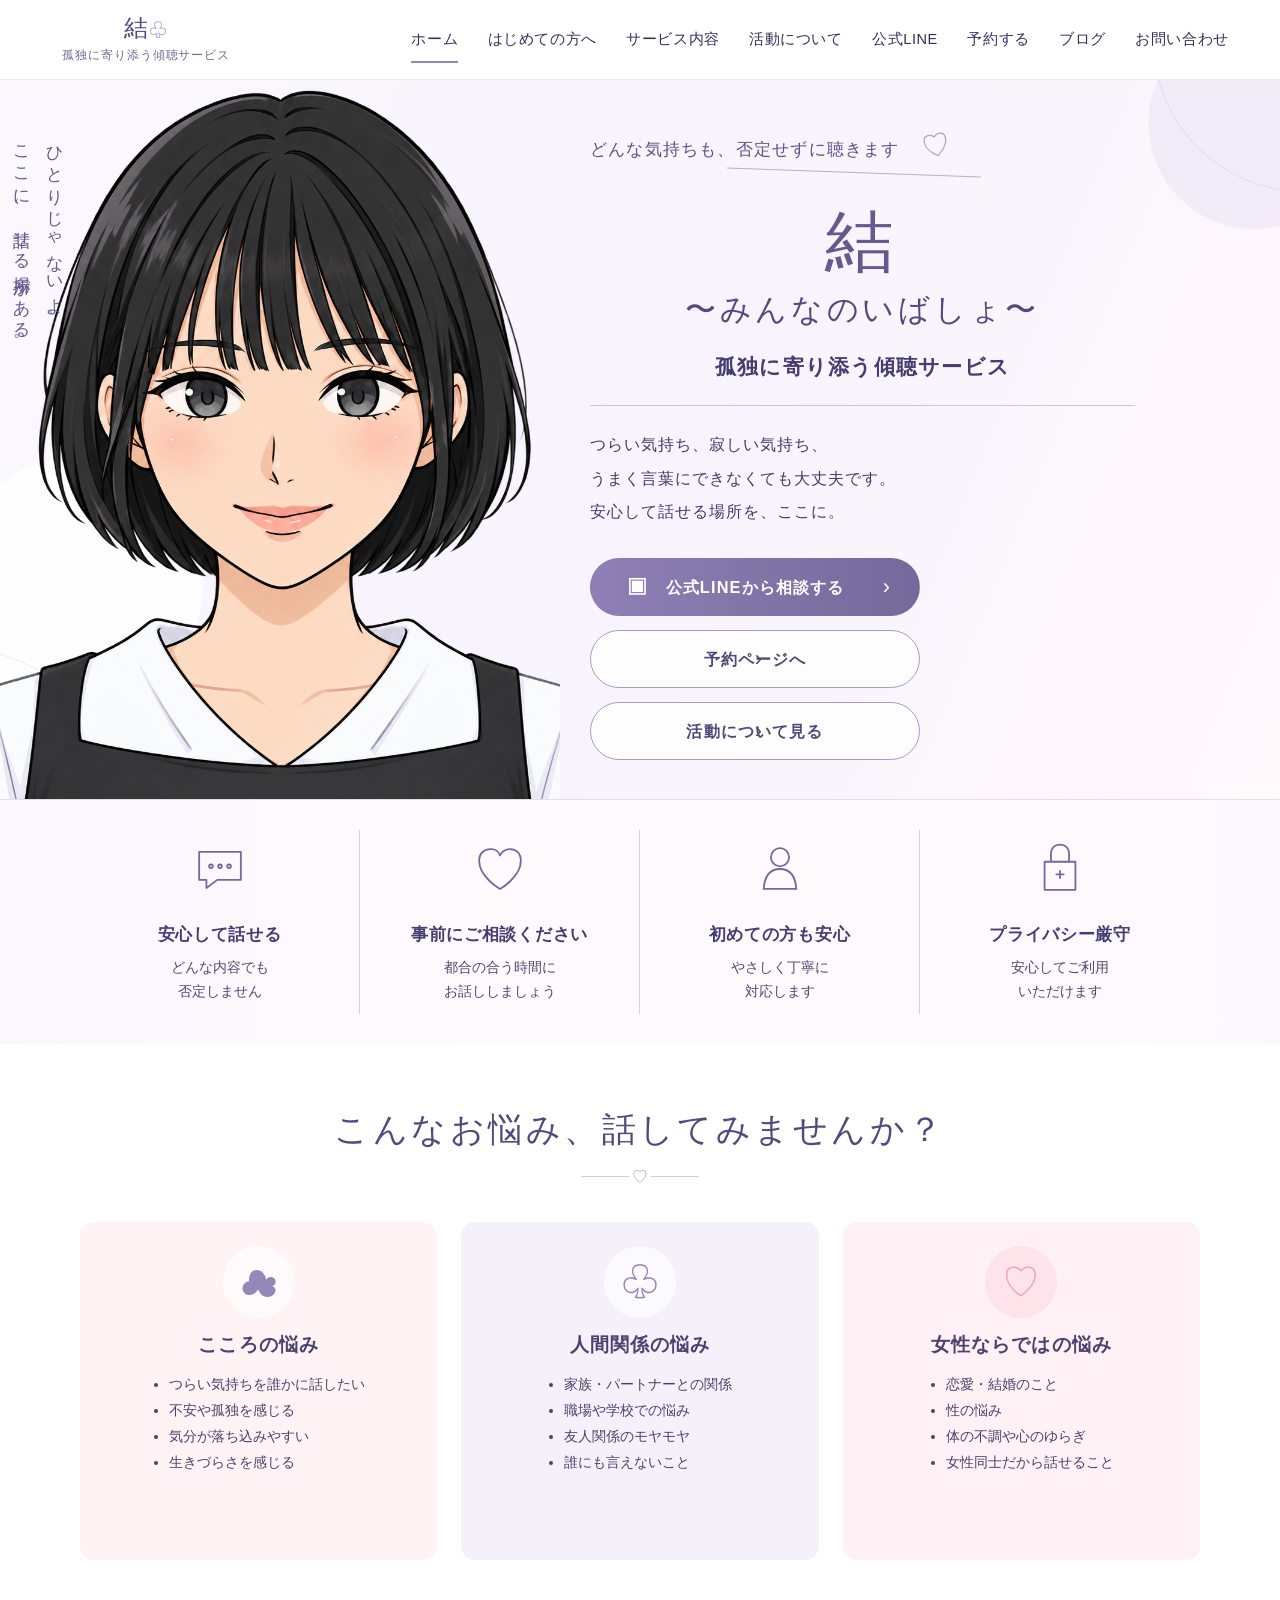
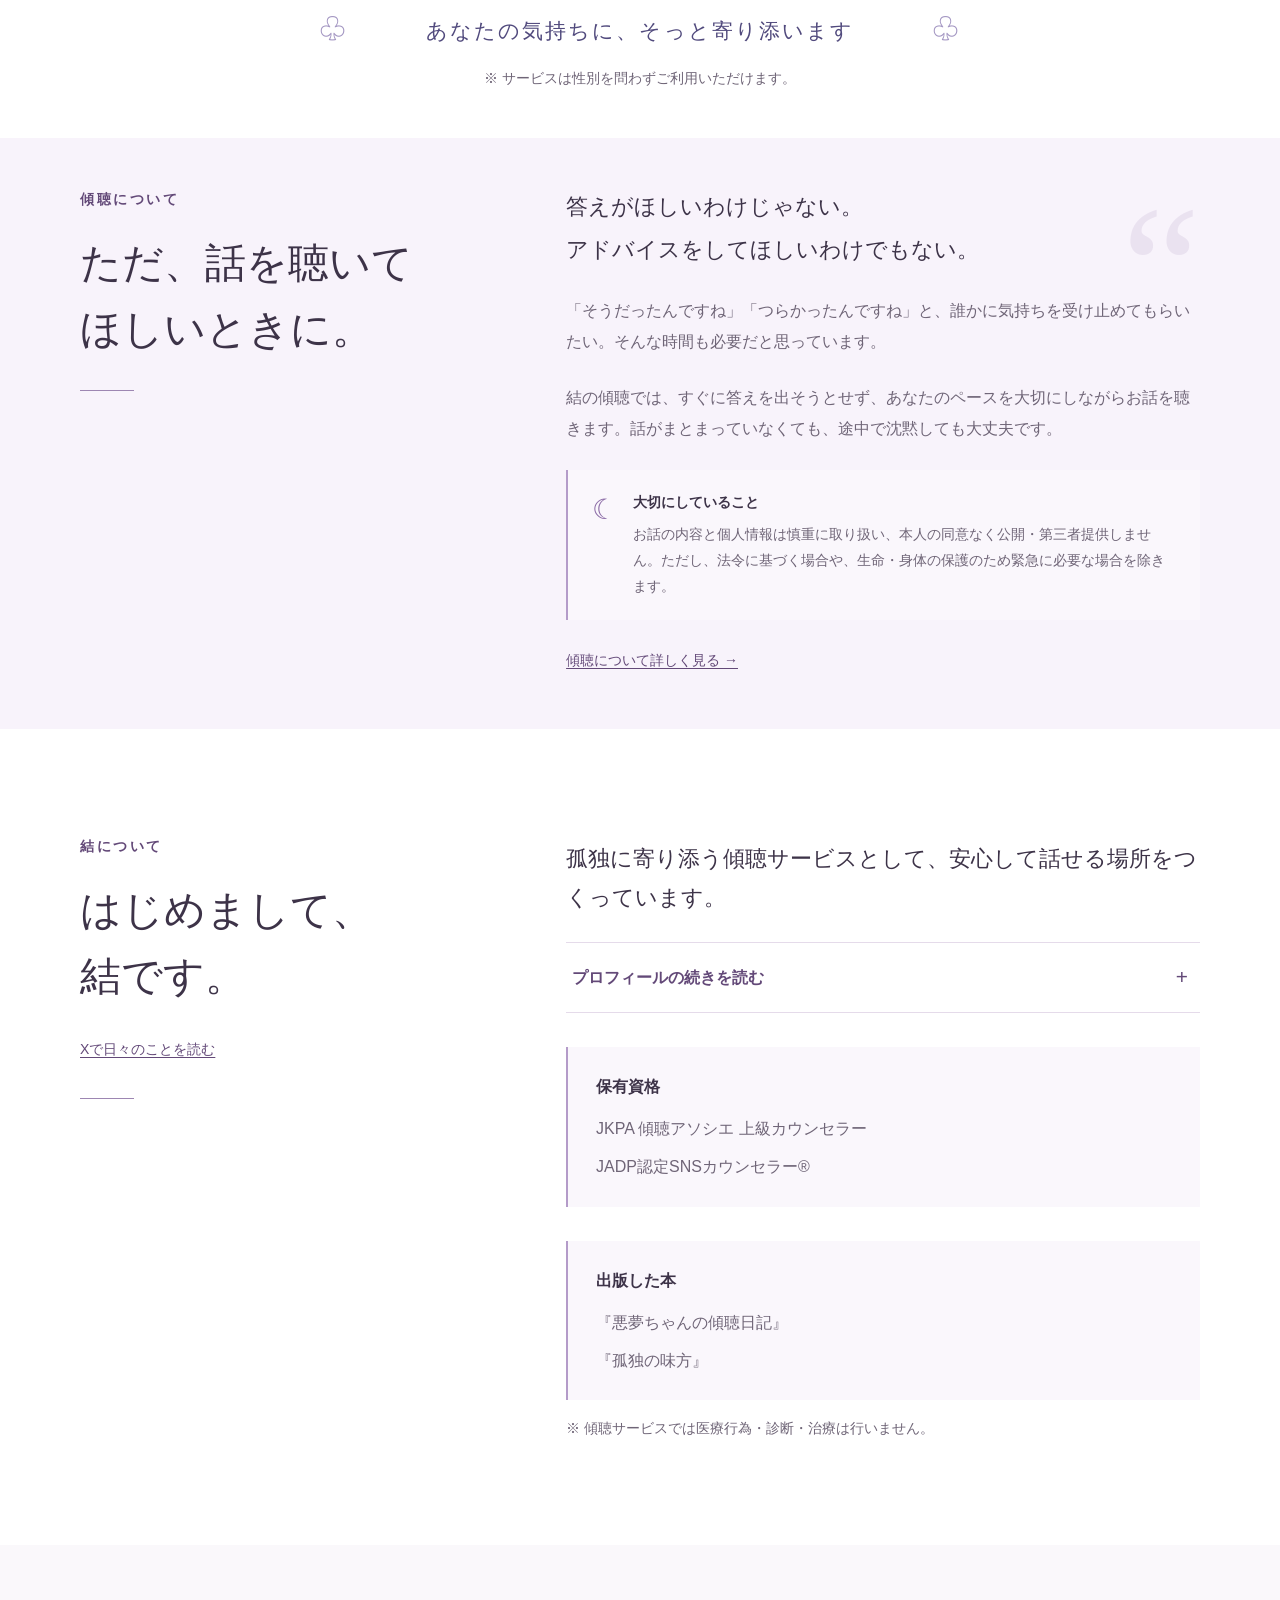
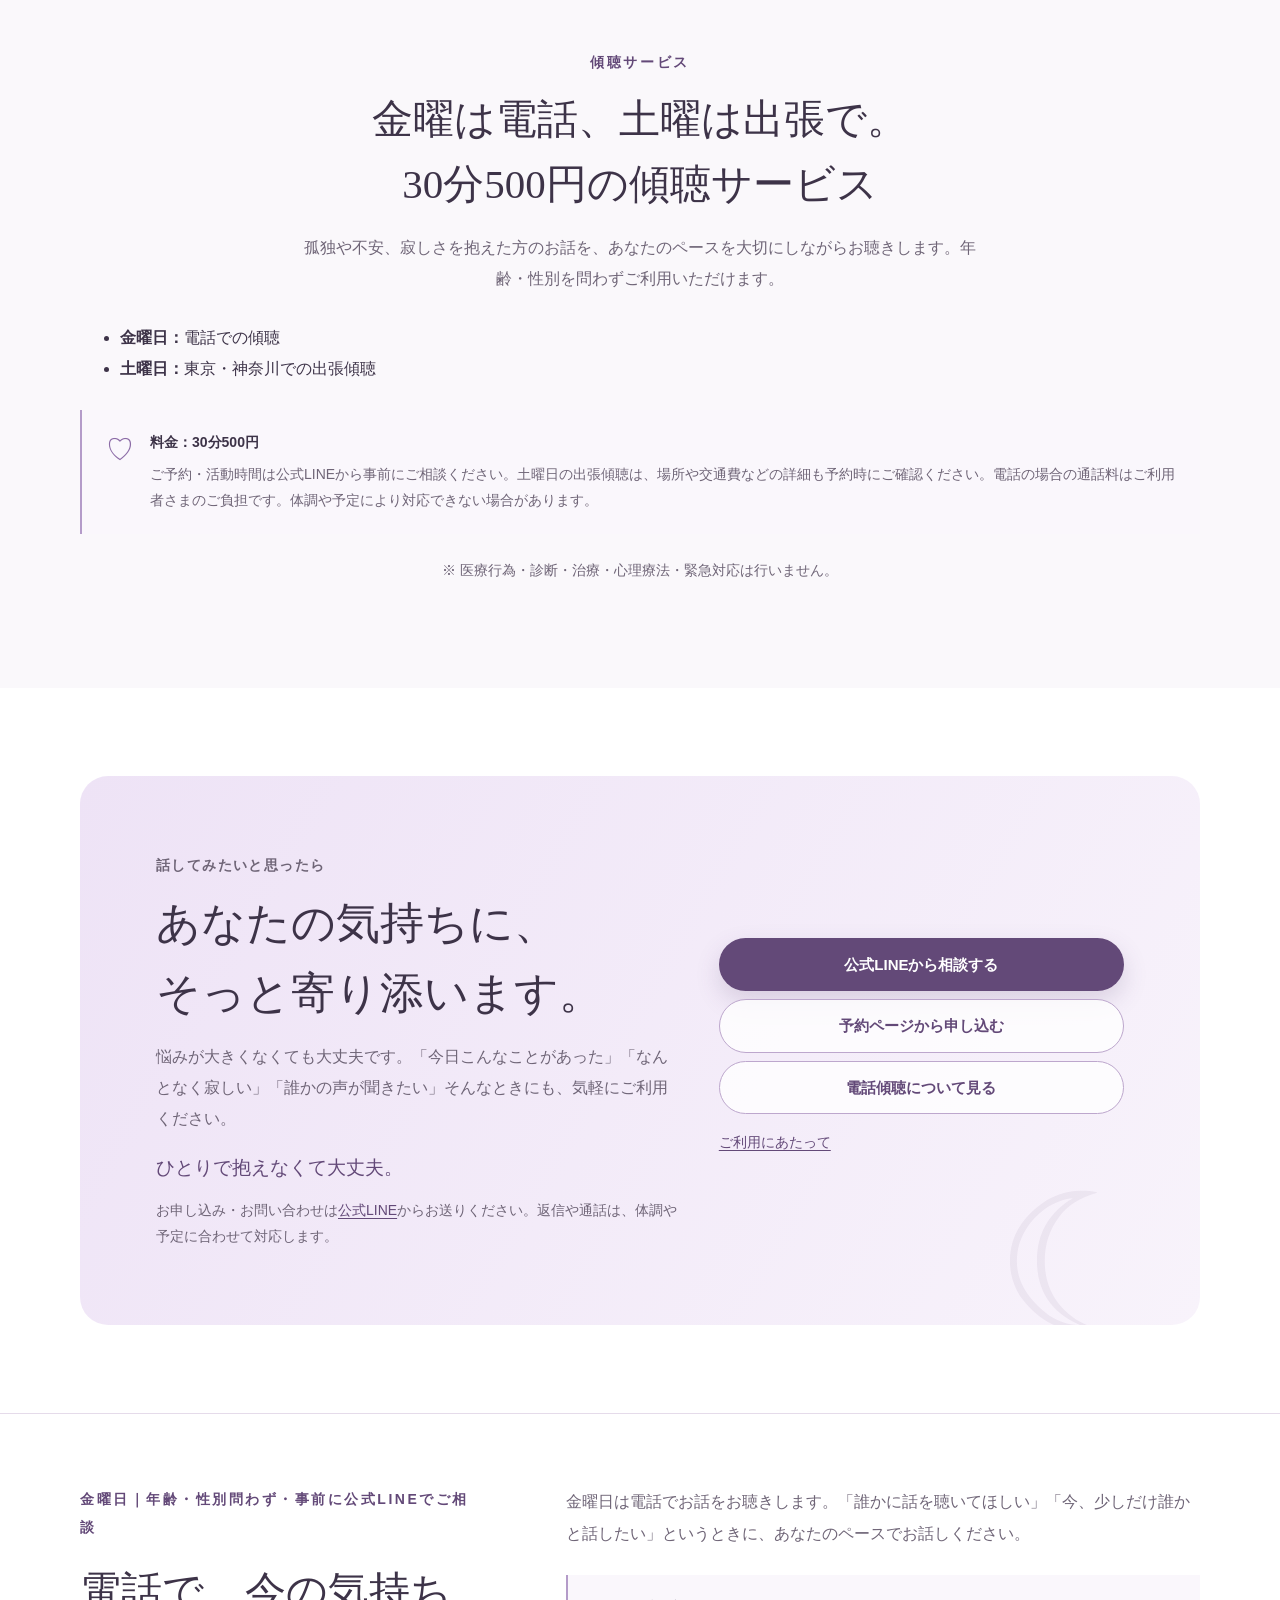
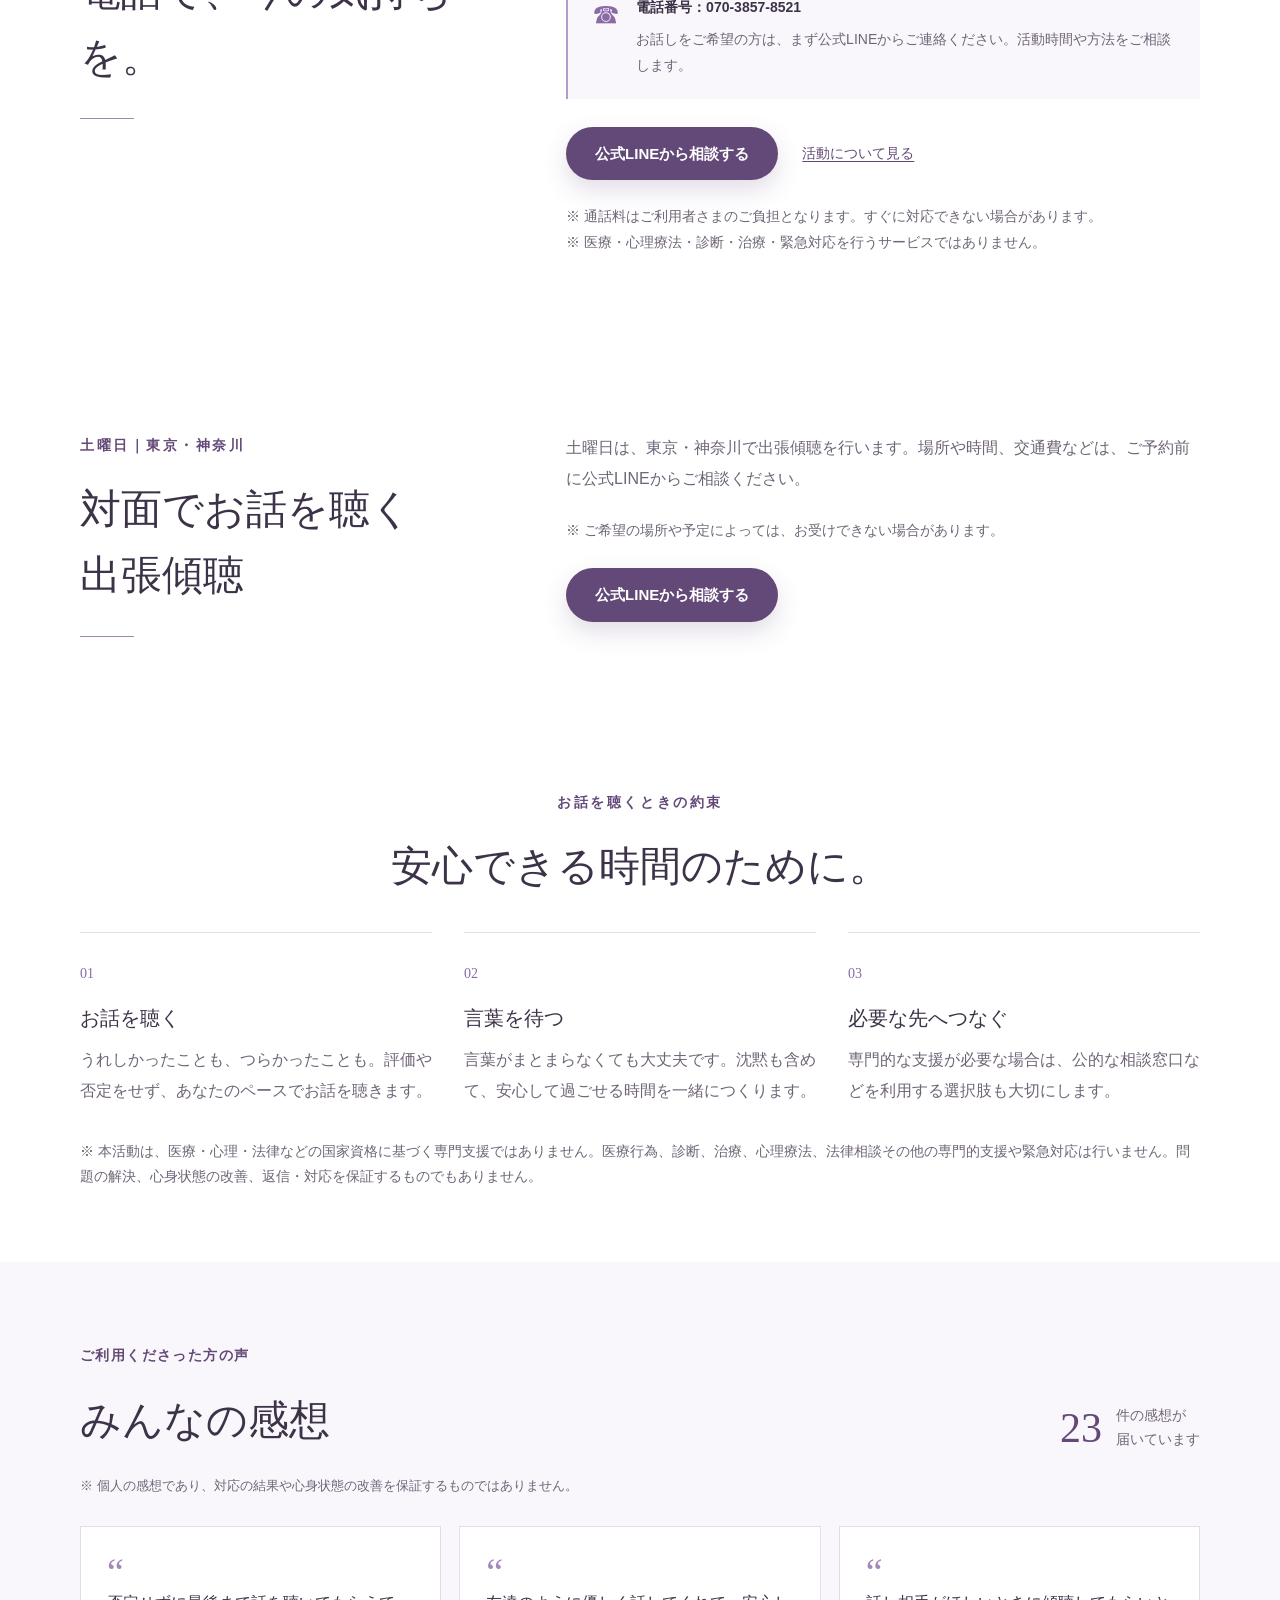
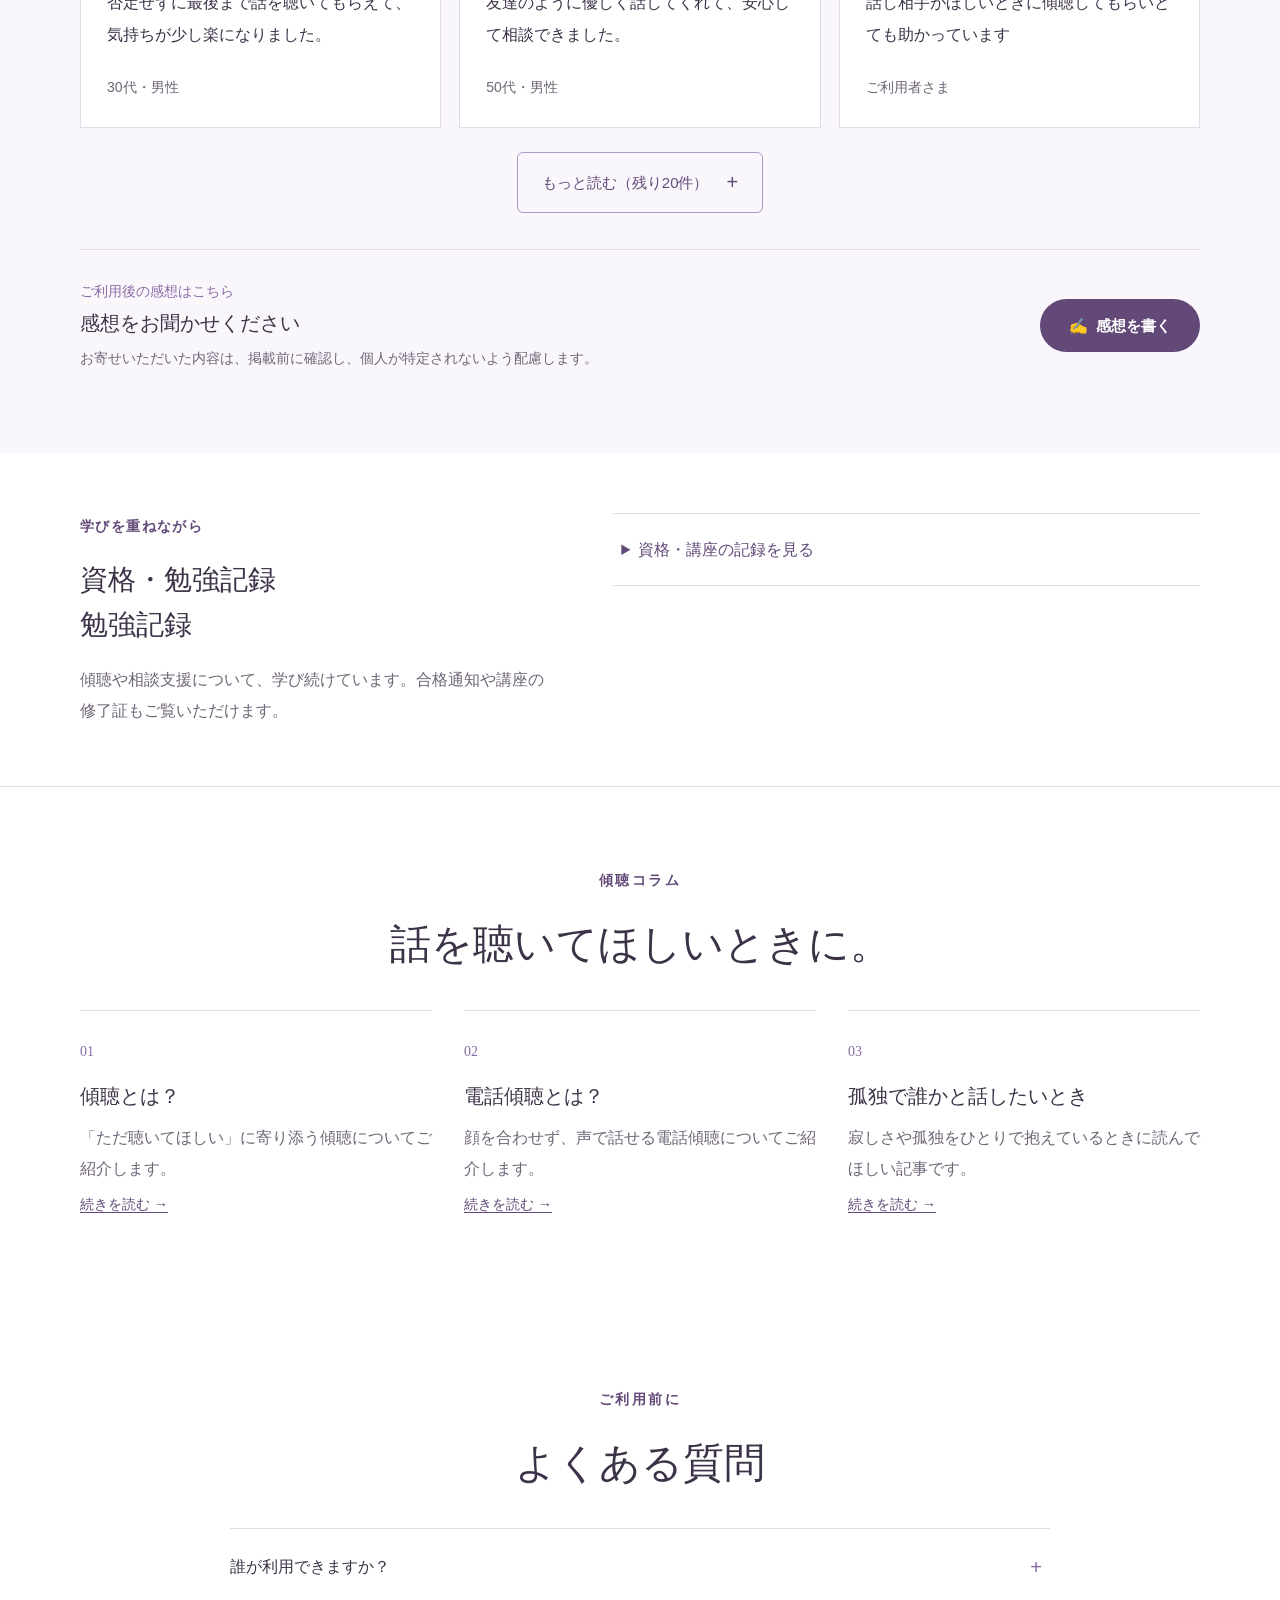
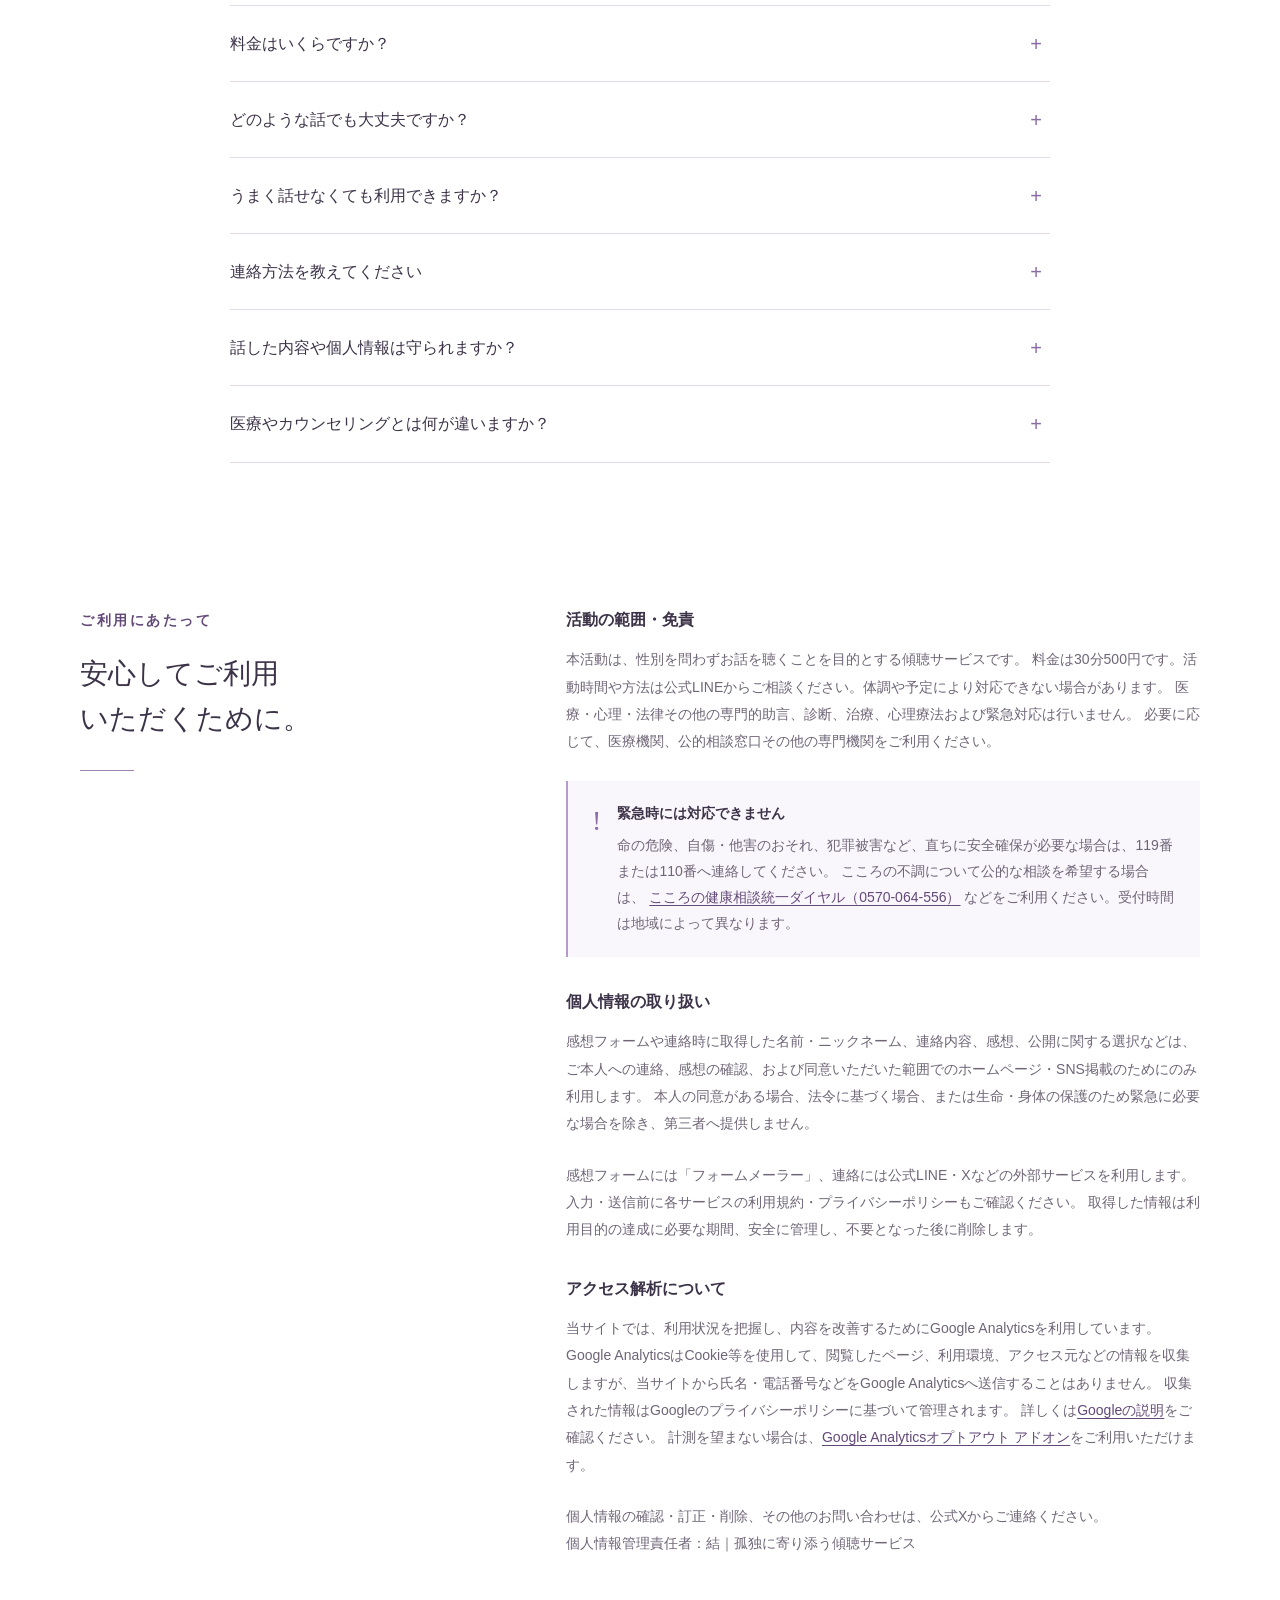
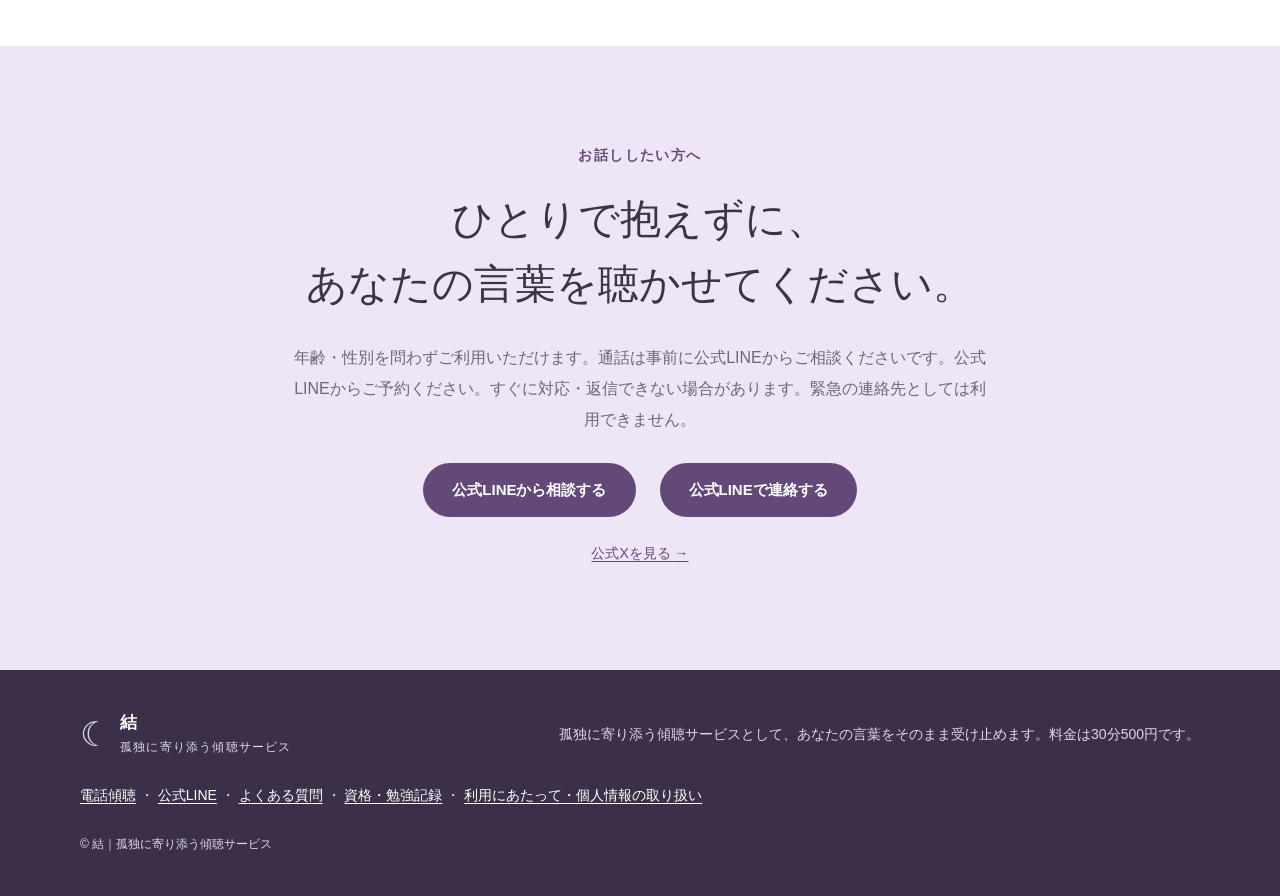
==== commit 755eb241: "Add weekly phone and in-person listening schedule" ====
--- a/index.html
+++ b/index.html
@@ -20,13 +20,13 @@
   <meta property="og:type" content="website">
   <meta property="og:site_name" content="結｜孤独に寄り添う傾聴サービス">
   <meta property="og:title" content="結｜孤独に寄り添う傾聴サービス">
-  <meta property="og:description" content="孤独や不安、寂しさを誰かに話したいときに。有料の傾聴サービスとして、あなたの気持ちに寄り添います。">
+  <meta property="og:description" content="孤独や不安、寂しさを誰かに話したいときに。30分500円の傾聴サービスとして、あなたの気持ちに寄り添います。">
   <meta property="og:url" content="https://akumuchan.github.io/akumuchan-ibasho/">
   <meta property="og:image" content="https://akumuchan.github.io/akumuchan-ibasho/hero-portrait.png">
   <meta property="og:image:alt" content="あくむちゃんのプロフィールイラスト">
   <meta name="twitter:card" content="summary">
   <meta name="twitter:title" content="結｜孤独に寄り添う傾聴サービス">
-  <meta name="twitter:description" content="有料の傾聴サービスです。ご相談・お問い合わせは公式LINEからご連絡ください。">
+  <meta name="twitter:description" content="30分500円の傾聴サービスです。ご相談・お問い合わせは公式LINEからご連絡ください。">
   <meta name="twitter:image" content="https://akumuchan.github.io/akumuchan-ibasho/hero-portrait.png">
   <meta name="theme-color" content="#eee8f7">
   <title>結｜孤独に寄り添う傾聴サービス</title>
@@ -219,13 +219,14 @@
     <section class="section pricing" id="pricing" aria-labelledby="pricing-title">
       <div class="section-heading section-heading-center">
         <p class="eyebrow">傾聴サービス</p>
-        <h2 id="pricing-title">30分500円で、<br>安心してお話しできる時間を。</h2>
+        <h2 id="pricing-title">金曜は電話、土曜は出張で。<br>30分500円の傾聴サービス</h2>
       </div>
       <div class="about-copy">
-        <p>結の傾聴サービスは、孤独や不安、寂しさを抱えた方のお話を聴く有料サービスです。料金は30分500円です。年齢・性別を問わず、無理にアドバイスをせず、あなたのペースを大切にします。</p>
+        <p>孤独や不安、寂しさを抱えた方のお話を、あなたのペースを大切にしながらお聴きします。年齢・性別を問わずご利用いただけます。</p>
+        <ul class="service-schedule"><li><strong>金曜日：</strong>電話での傾聴</li><li><strong>土曜日：</strong>東京・神奈川での出張傾聴</li></ul>
         <div class="notice">
           <span aria-hidden="true">♡</span>
-          <p><strong>料金：30分500円</strong>お申し込み・活動時間・お話しする方法は、公式LINEから事前にご相談ください。電話でお話しする場合の通話料は別途ご利用者さまのご負担となります。体調や予定により対応できない場合があります。</p>
+          <p><strong>料金：30分500円</strong>ご予約・活動時間は公式LINEから事前にご相談ください。土曜日の出張傾聴は、場所や交通費などの詳細も予約時にご確認ください。電話の場合の通話料はご利用者さまのご負担です。体調や予定により対応できない場合があります。</p>
         </div>
         <p class="scope-note">※ 医療行為・診断・治療・心理療法・緊急対応は行いません。</p>
       </div>
@@ -249,11 +250,11 @@
 
     <section class="section about phone-listening" id="phone-listening" aria-labelledby="phone-listening-title">
       <div class="section-heading">
-        <p class="eyebrow">年齢・性別問わず・事前に公式LINEでご相談</p>
+        <p class="eyebrow">金曜日｜年齢・性別問わず・事前に公式LINEでご相談</p>
         <h2 id="phone-listening-title">電話で、今の気持ちを。</h2>
       </div>
       <div class="about-copy">
-        <p>「誰かに話を聴いてほしい」「今、少しだけ誰かと話したい」そんなときに、性別を問わず、お話を電話でお聴きします。</p>
+        <p>金曜日は電話でお話をお聴きします。「誰かに話を聴いてほしい」「今、少しだけ誰かと話したい」というときに、あなたのペースでお話しください。</p>
         <div class="notice">
           <span aria-hidden="true">☎</span>
           <p><strong>電話番号：070-3857-8521</strong>お話しをご希望の方は、まず公式LINEからご連絡ください。活動時間や方法をご相談します。</p>
@@ -263,6 +264,18 @@
           <a class="text-link" href="#pricing">活動について見る</a>
         </div>
         <p class="scope-note">※ 通話料はご利用者さまのご負担となります。すぐに対応できない場合があります。<br>※ 医療・心理療法・診断・治療・緊急対応を行うサービスではありません。</p>
+      </div>
+    </section>
+
+    <section class="section about" id="visit-listening" aria-labelledby="visit-listening-title">
+      <div class="section-heading">
+        <p class="eyebrow">土曜日｜東京・神奈川</p>
+        <h2 id="visit-listening-title">対面でお話を聴く<br>出張傾聴</h2>
+      </div>
+      <div class="about-copy">
+        <p>土曜日は、東京・神奈川で出張傾聴を行います。場所や時間、交通費などは、ご予約前に公式LINEからご相談ください。</p>
+        <p class="scope-note">※ ご希望の場所や予定によっては、お受けできない場合があります。</p>
+        <a class="button button-primary" href="https://lin.ee/97vtROP" target="_blank" rel="noopener noreferrer">公式LINEから相談する</a>
       </div>
     </section>
 
@@ -527,7 +540,7 @@
       <div class="faq-list">
         <details class="faq-item">
           <summary>誰が利用できますか？</summary>
-          <p>孤独に寄り添う有料の傾聴サービスです。性別を問わずご利用いただけます。</p>
+          <p>孤独に寄り添う傾聴サービスです。料金は30分500円です。性別を問わずご利用いただけます。</p>
         </details>
         <details class="faq-item">
           <summary>料金はいくらですか？</summary>
@@ -543,7 +556,7 @@
         </details>
         <details class="faq-item">
           <summary>連絡方法を教えてください</summary>
-          <p>お申し込み・お申し込み・お問い合わせは<a href="https://lin.ee/97vtROP" target="_blank" rel="noopener noreferrer">公式LINE</a>から承ります。料金は30分500円です。すぐに対応・返信できない場合があります。</p>
+          <p>お申し込み・お問い合わせは<a href="https://lin.ee/97vtROP" target="_blank" rel="noopener noreferrer">公式LINE</a>から承ります。料金は30分500円です。すぐに対応・返信できない場合があります。</p>
         </details>
         <details class="faq-item">
           <summary>話した内容や個人情報は守られますか？</summary>
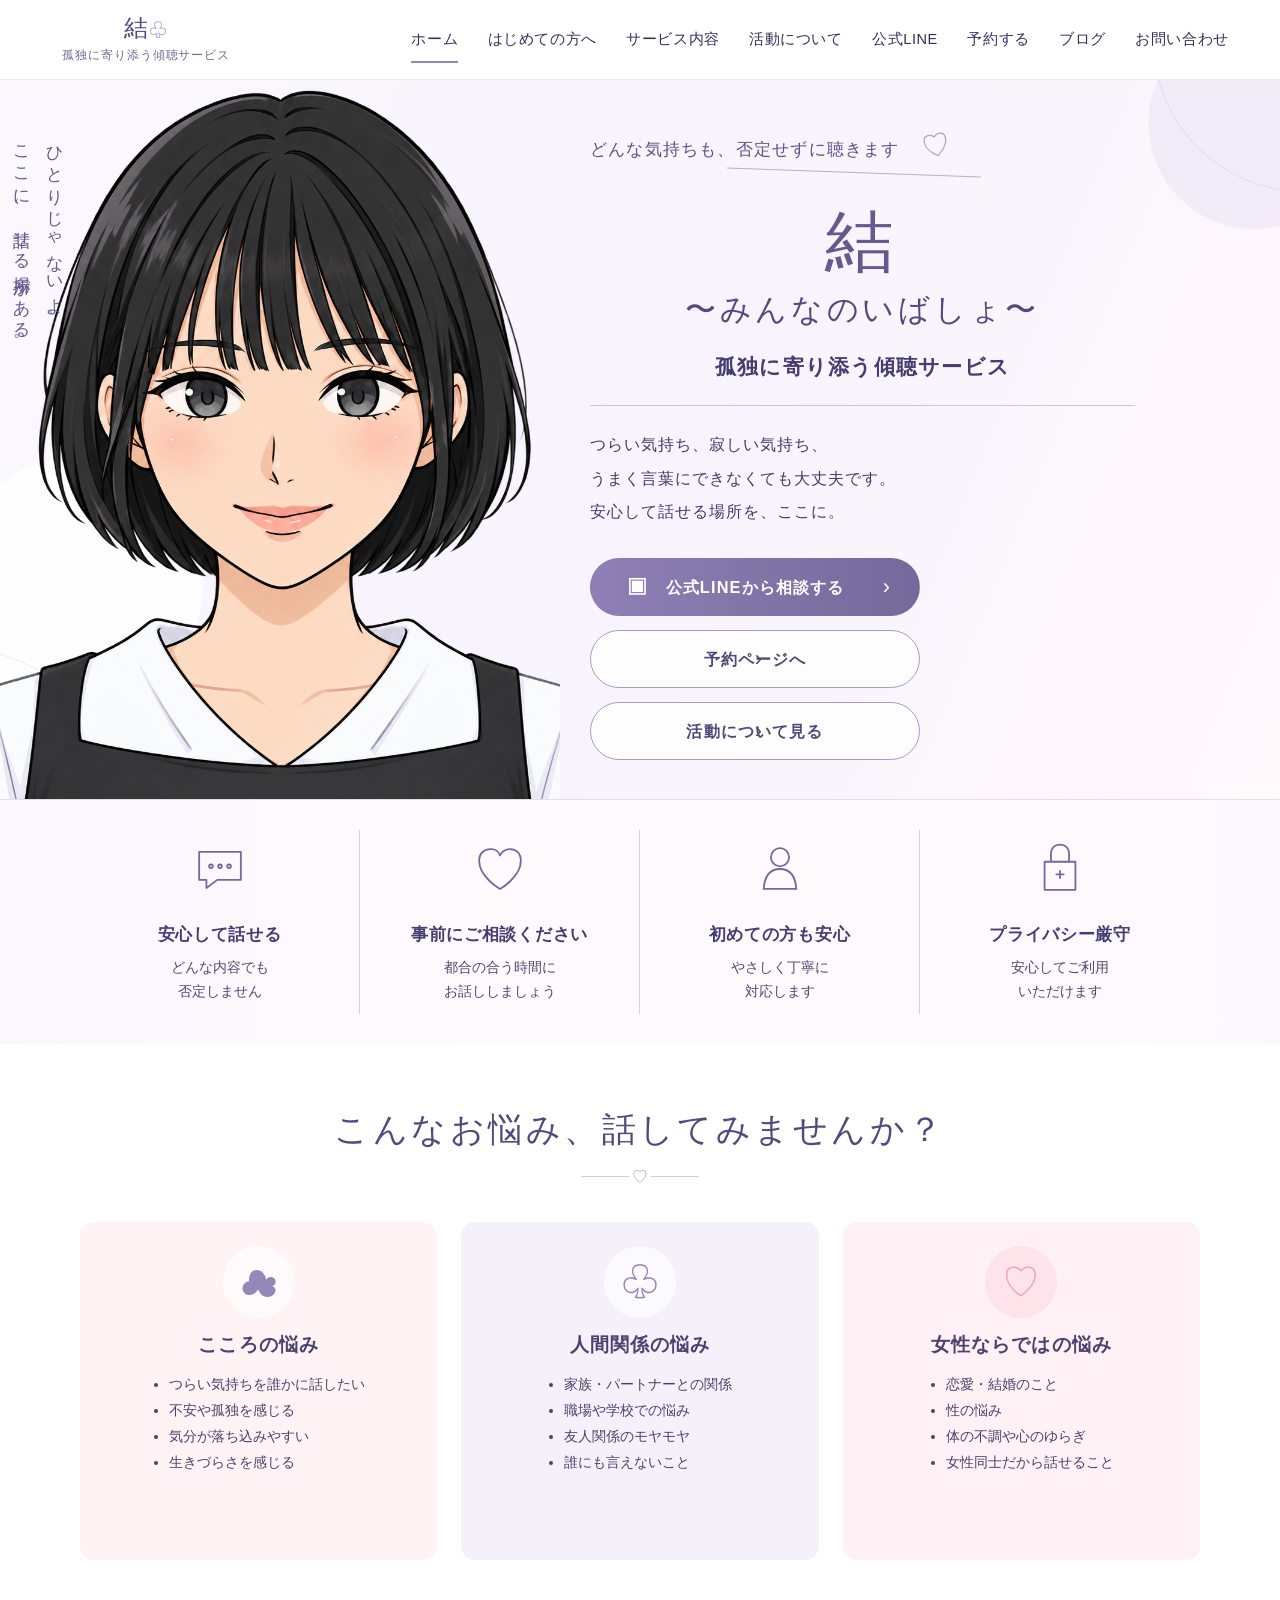
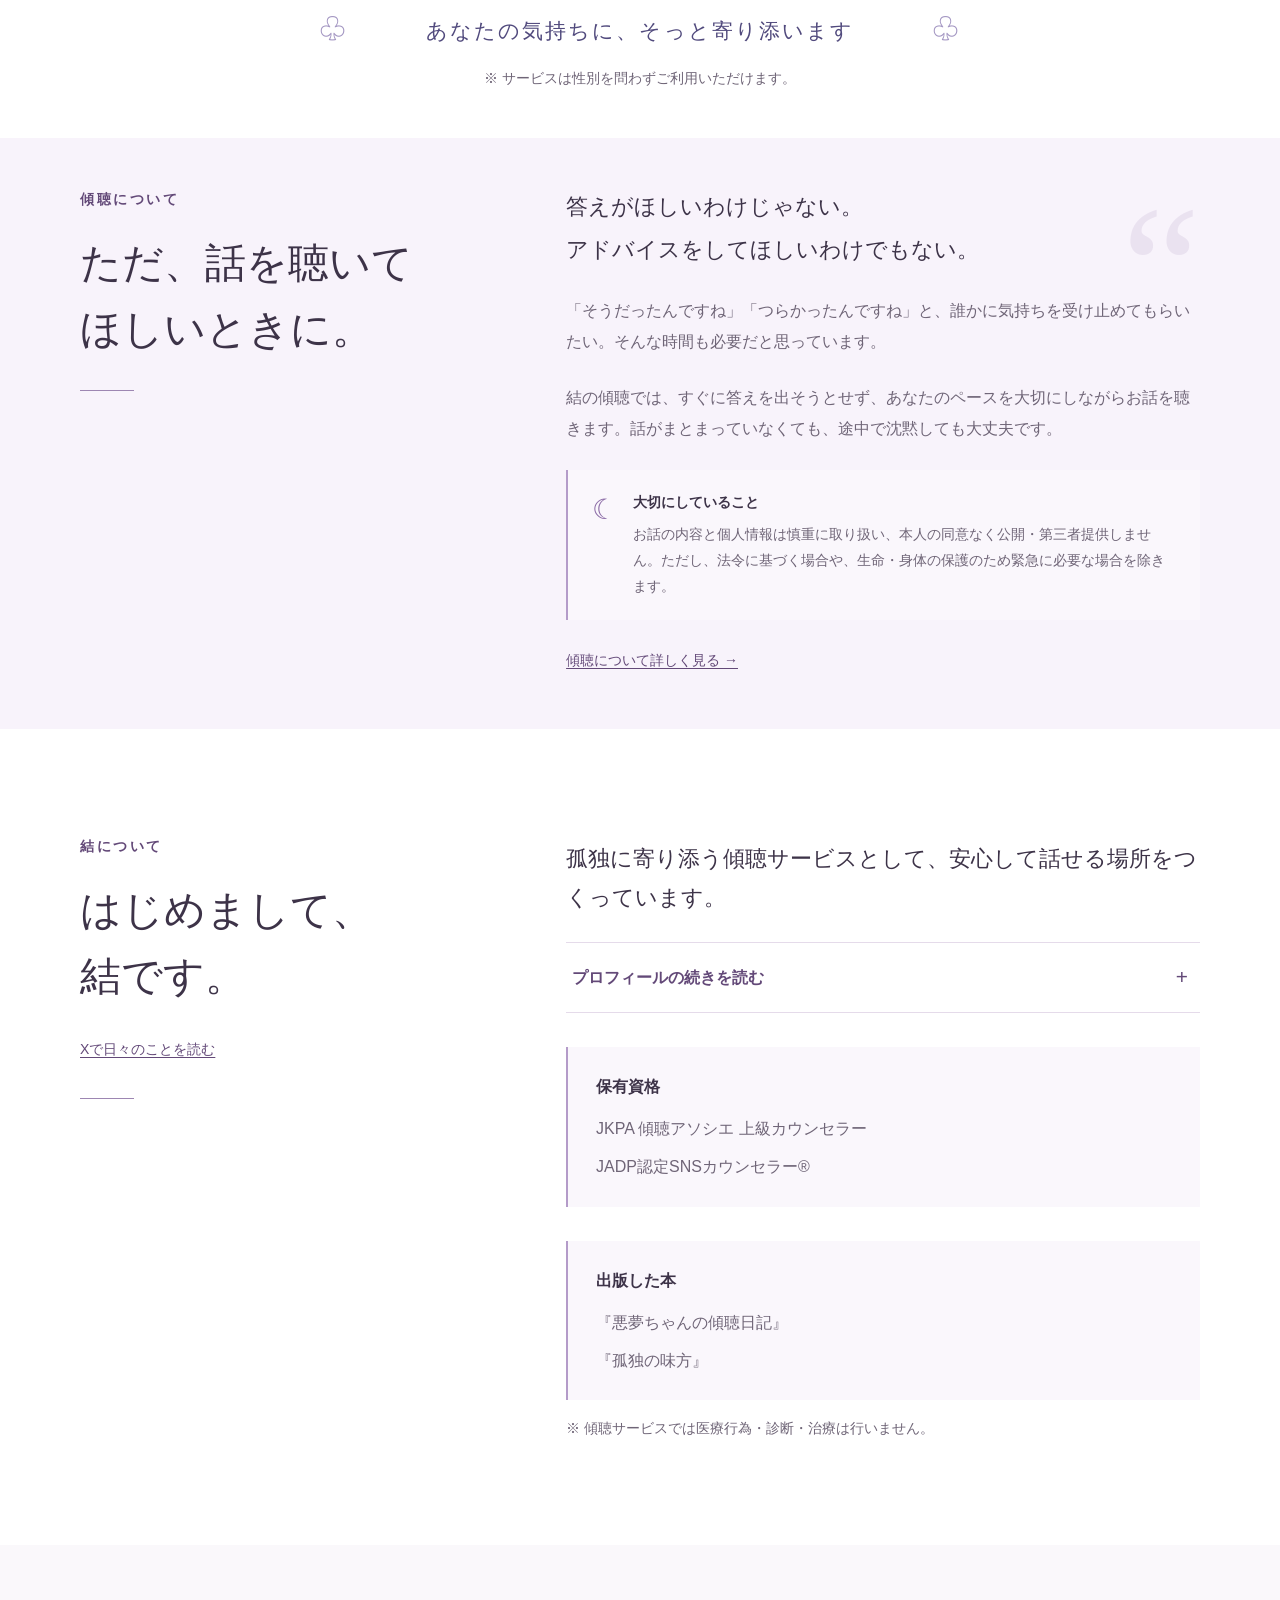
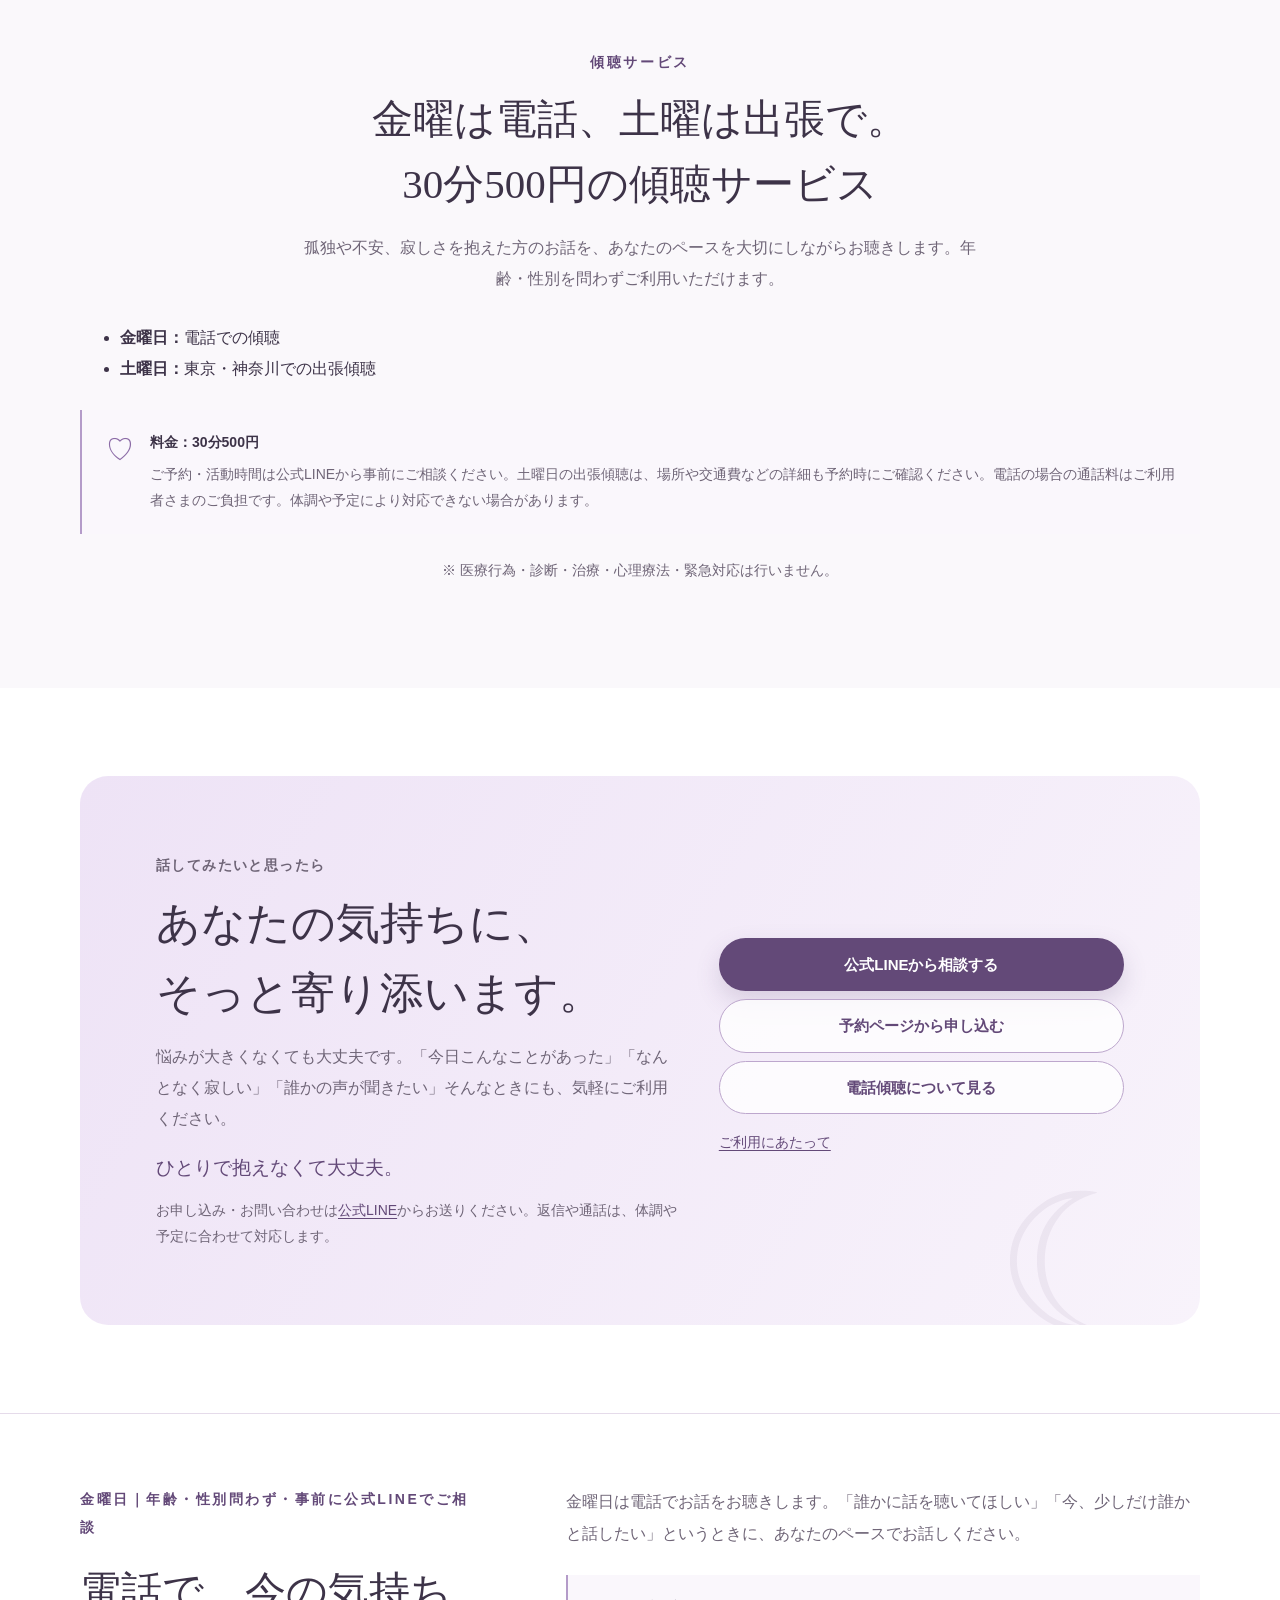
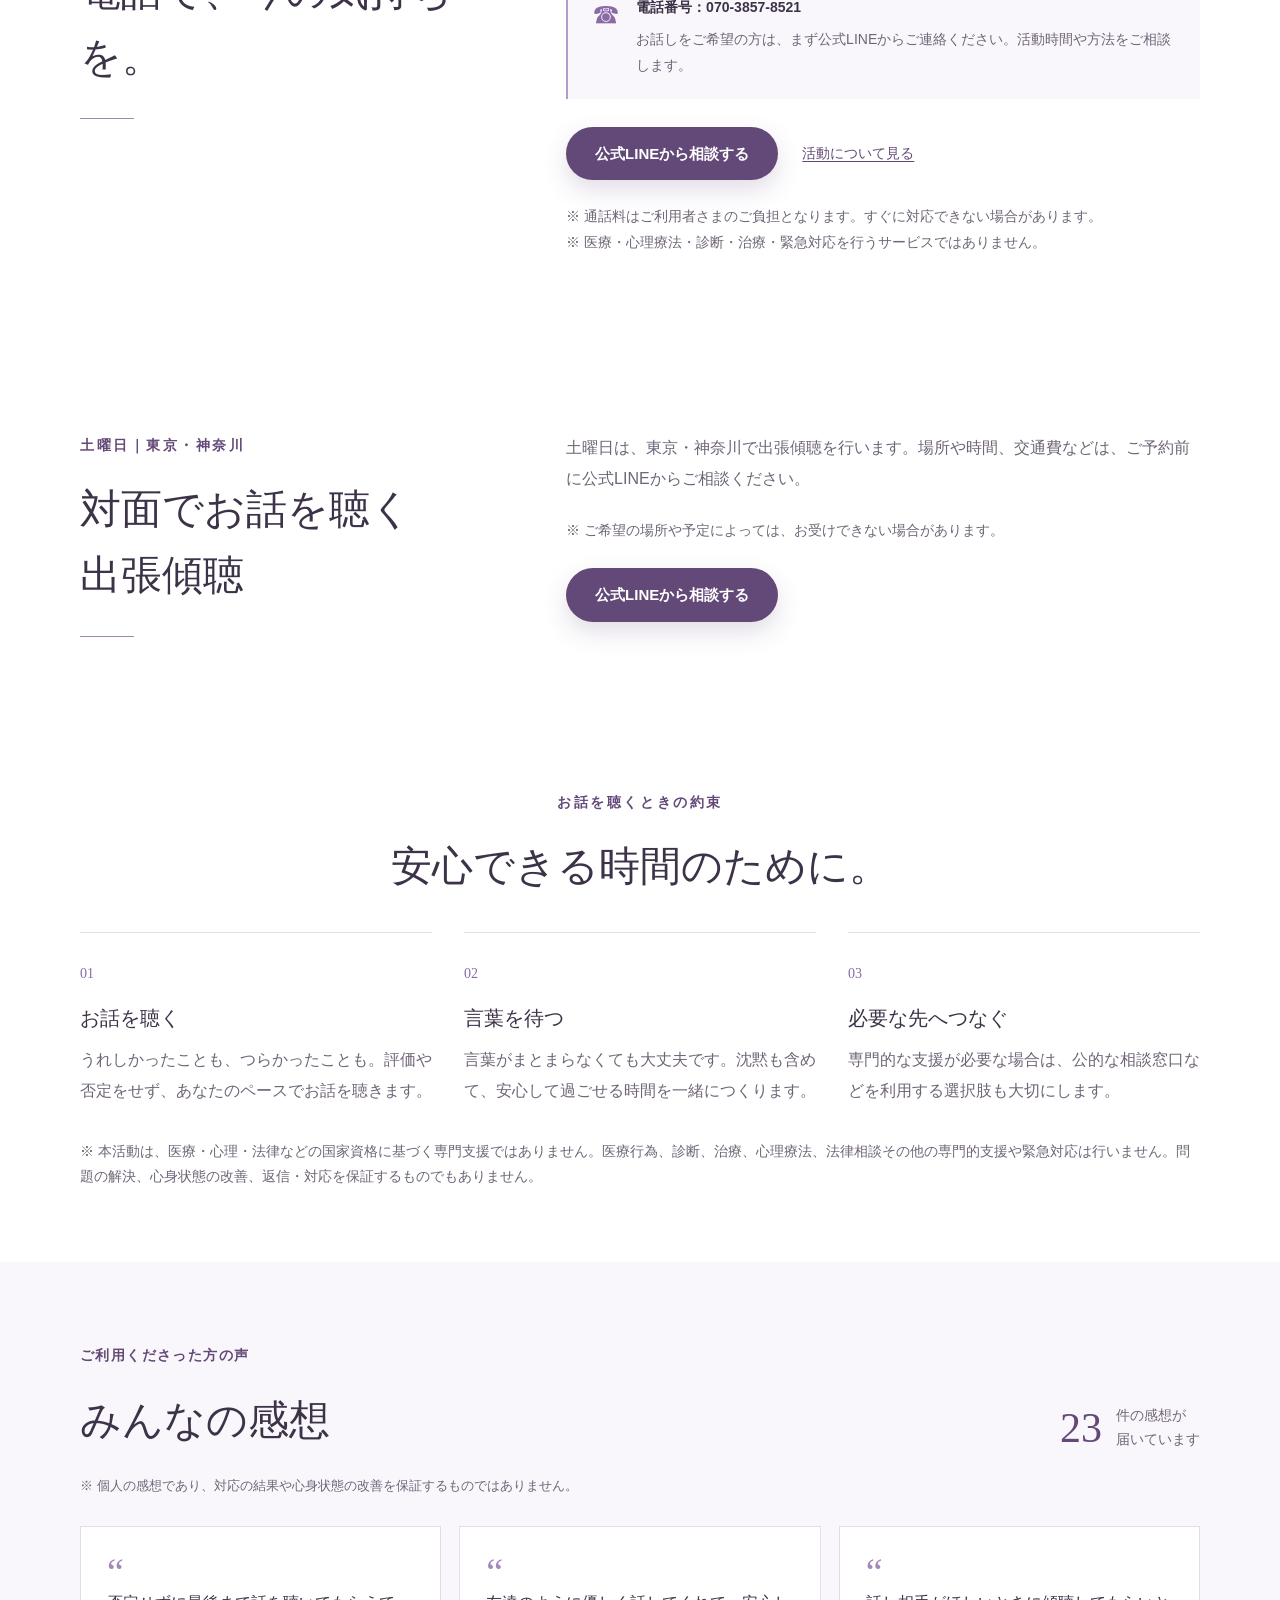
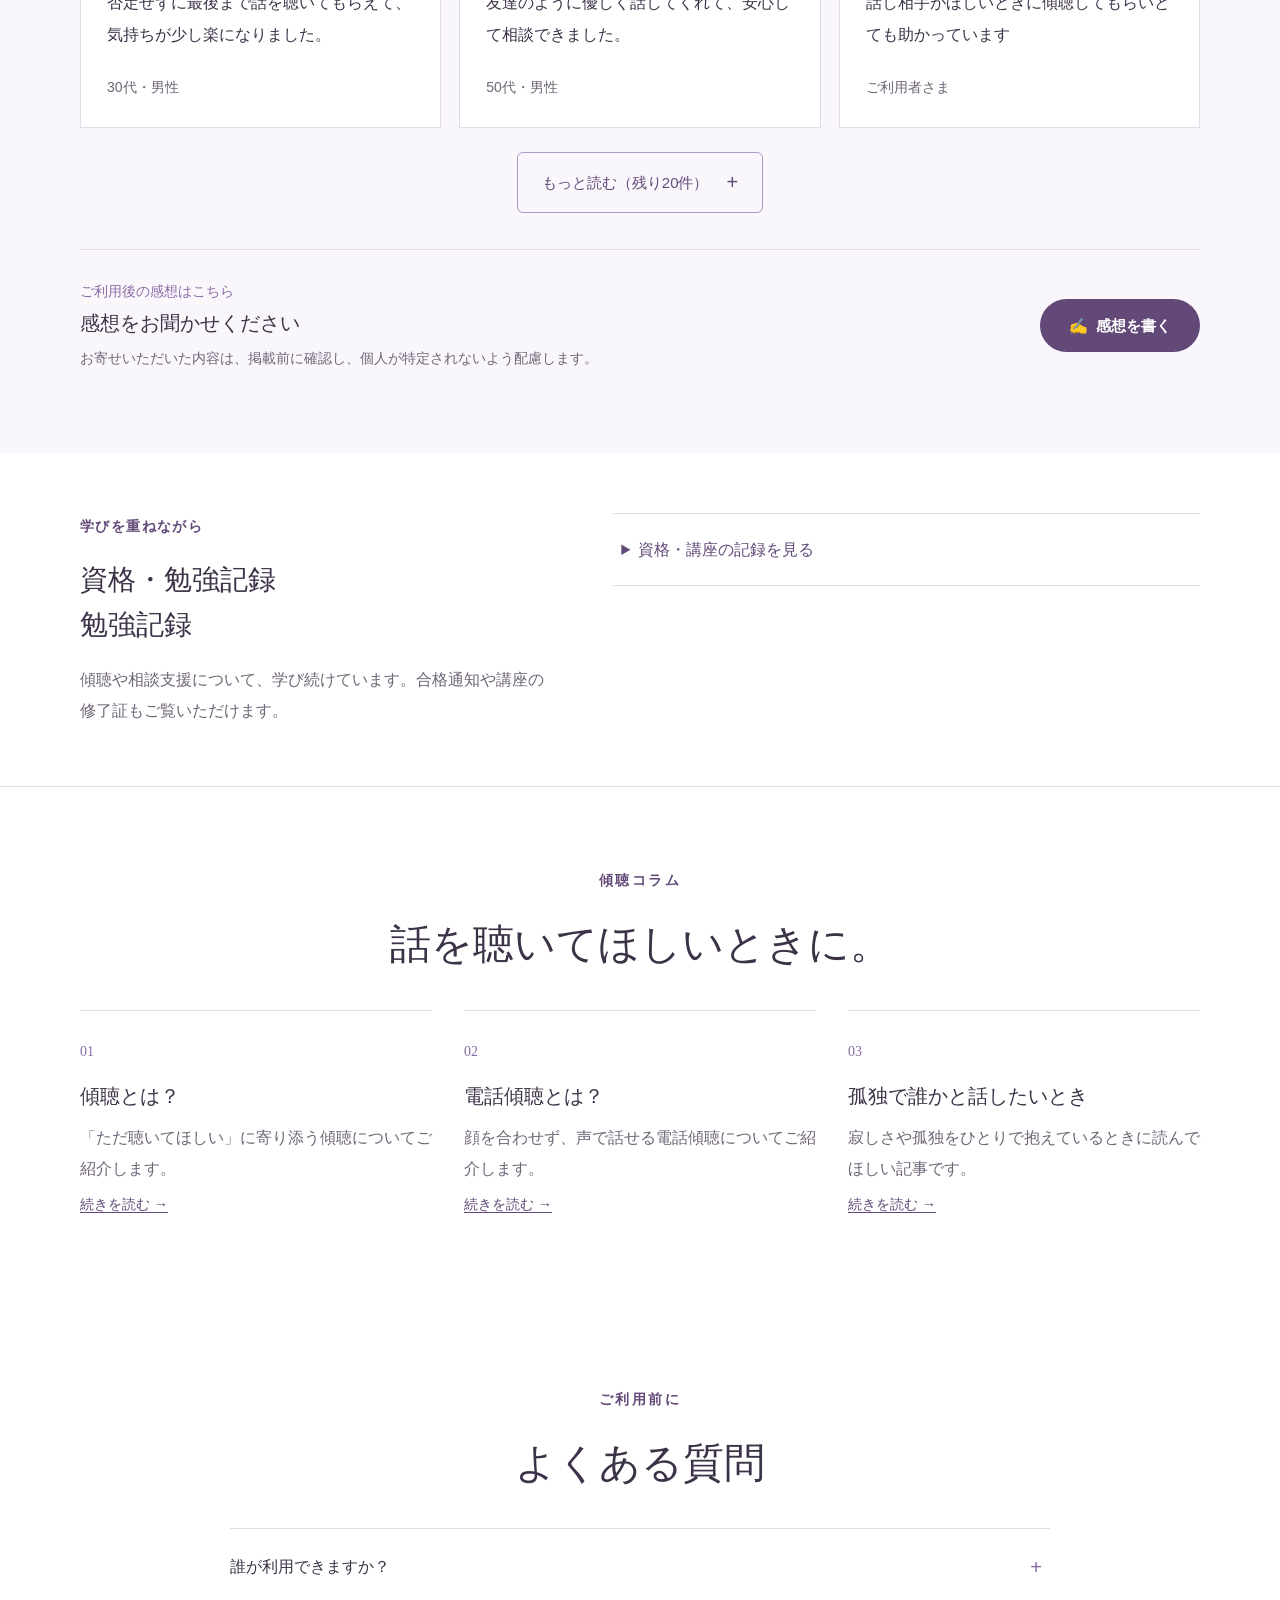
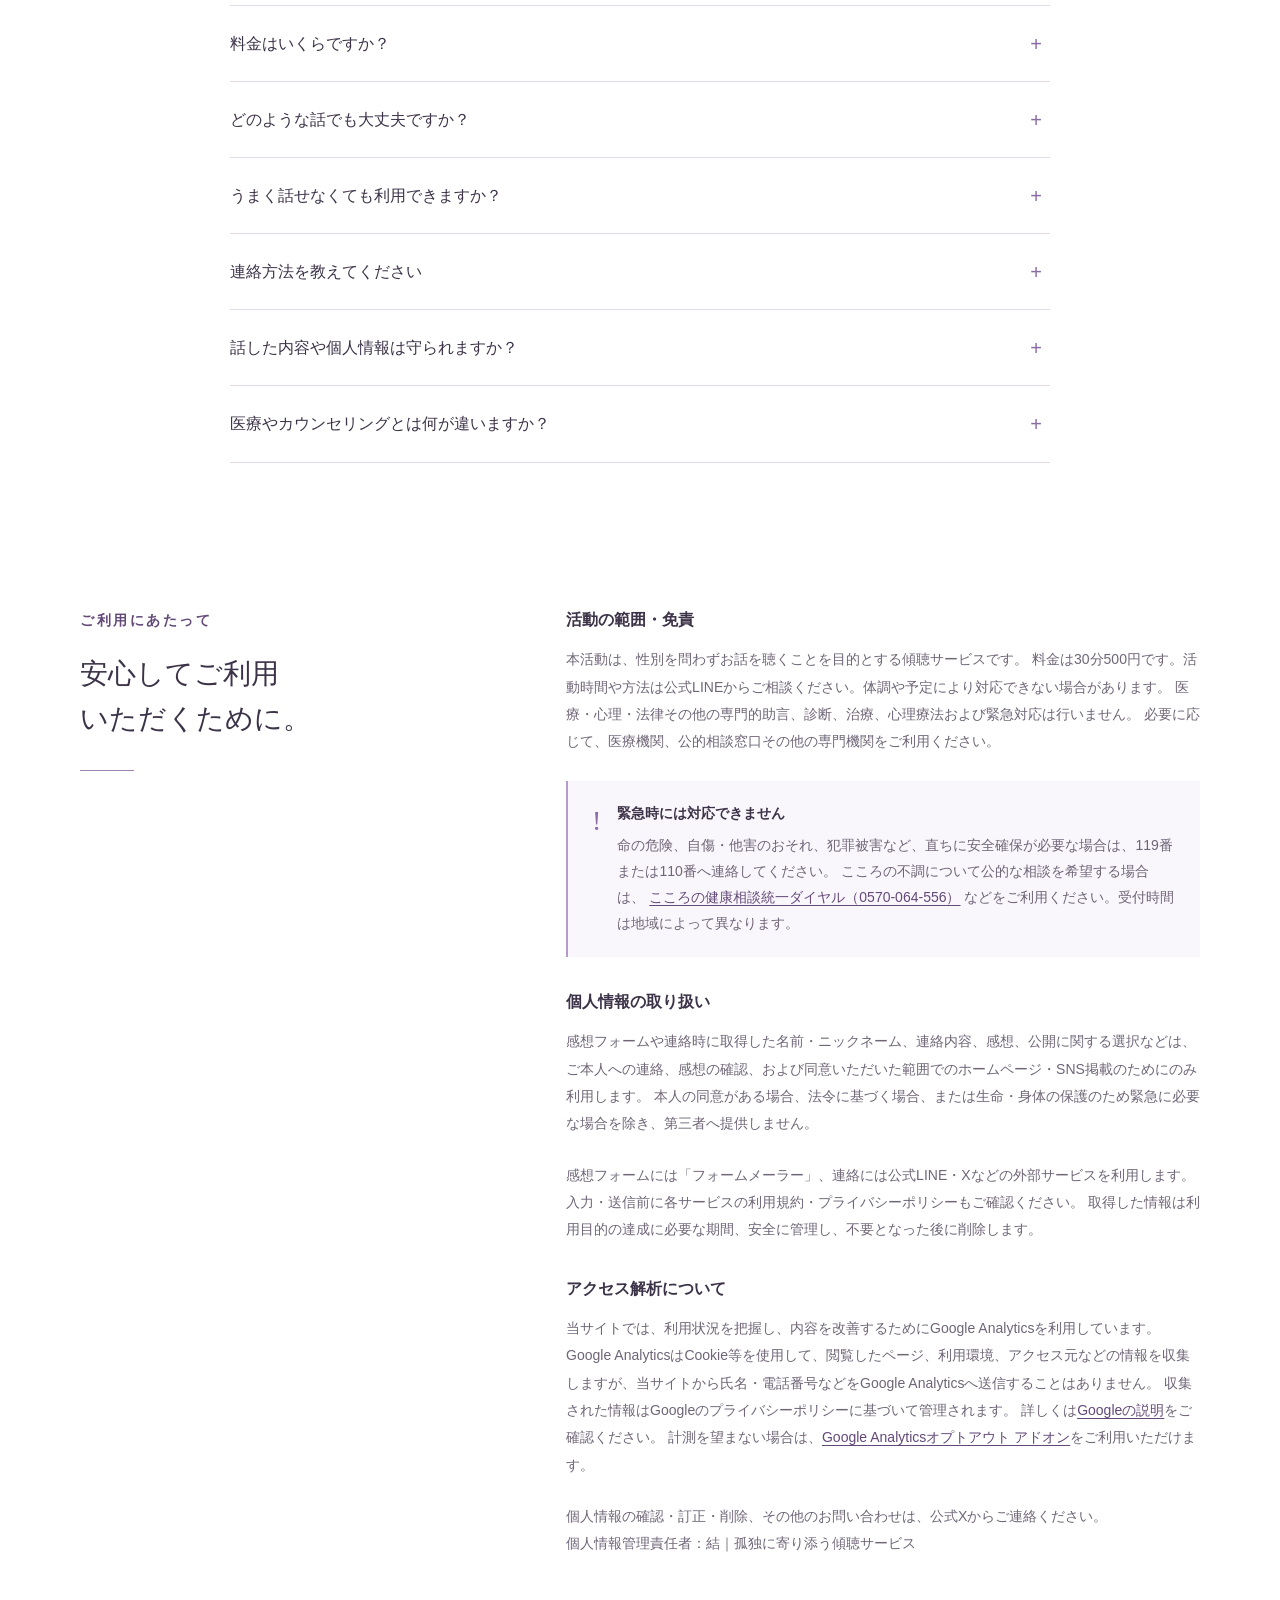
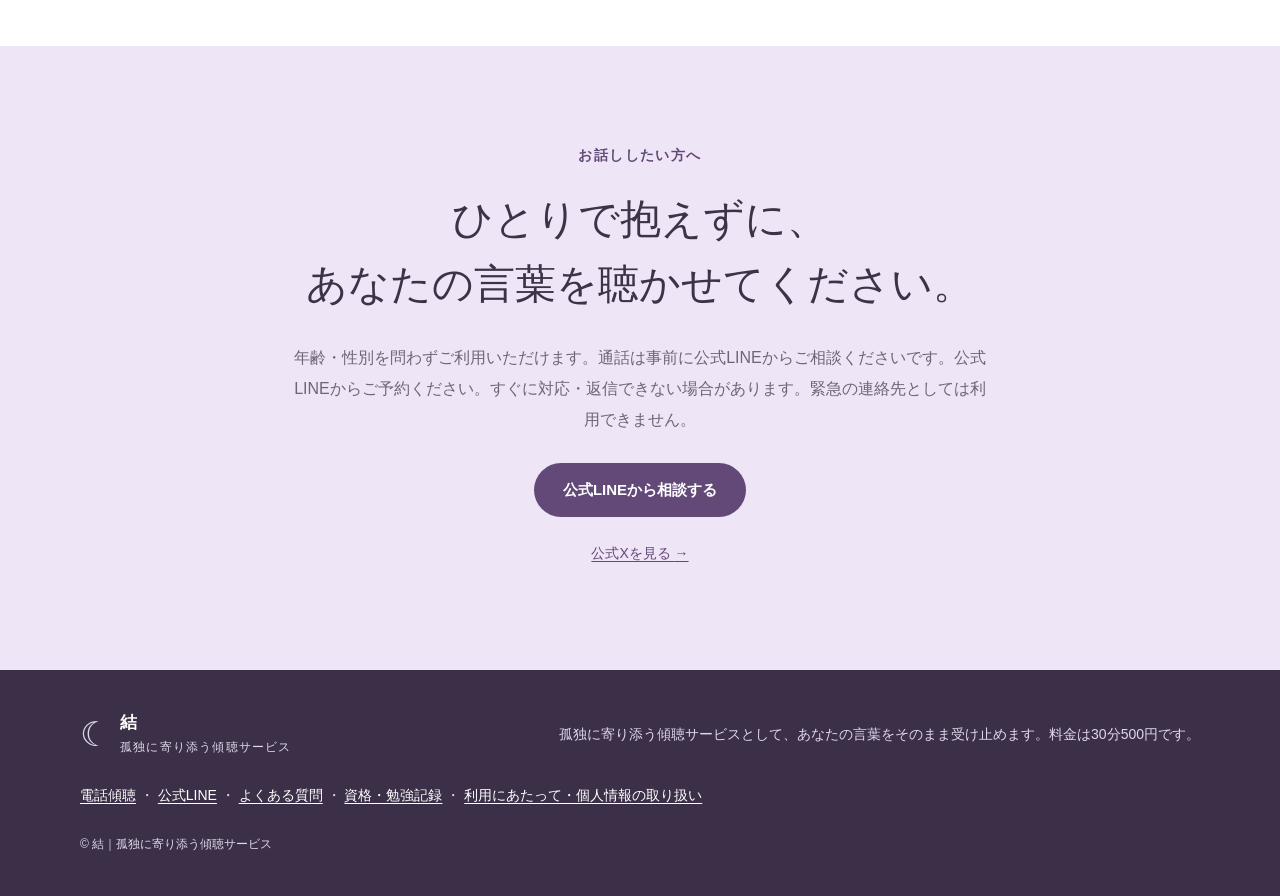
==== commit 2bc96121: "Remove duplicate official LINE contact button" ====
--- a/index.html
+++ b/index.html
@@ -629,7 +629,6 @@
       <p>年齢・性別を問わずご利用いただけます。通話は事前に公式LINEからご相談くださいです。公式LINEからご予約ください。すぐに対応・返信できない場合があります。緊急の連絡先としては利用できません。</p>
       <div class="hero-actions">
         <a class="button review-write-button" href="https://lin.ee/97vtROP" target="_blank" rel="noopener noreferrer">公式LINEから相談する</a>
-        <a class="button review-write-button" href="https://lin.ee/97vtROP" target="_blank" rel="noopener noreferrer">公式LINEで連絡する</a>
       </div>
       <a class="text-link" href="https://x.com/akumuchan0505" target="_blank" rel="noopener noreferrer">公式Xを見る <span aria-hidden="true">→</span></a>
     </section>
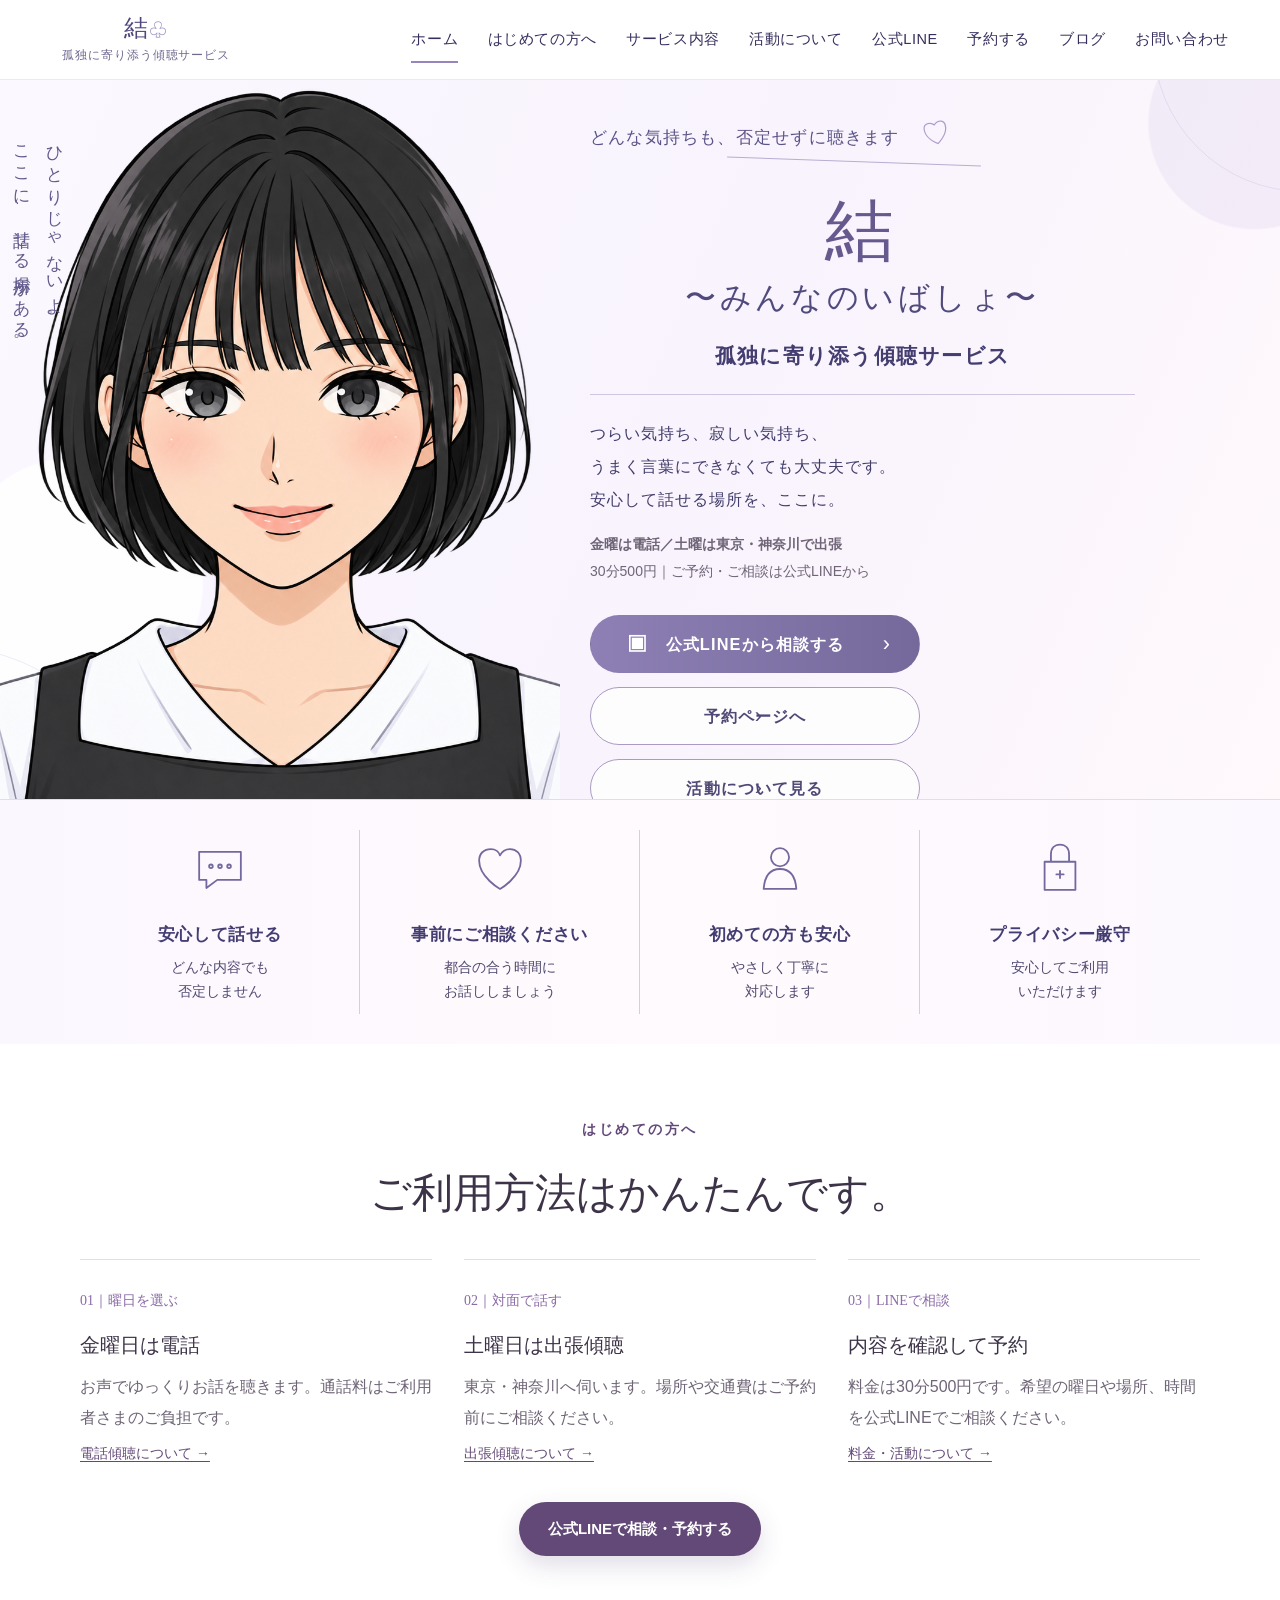
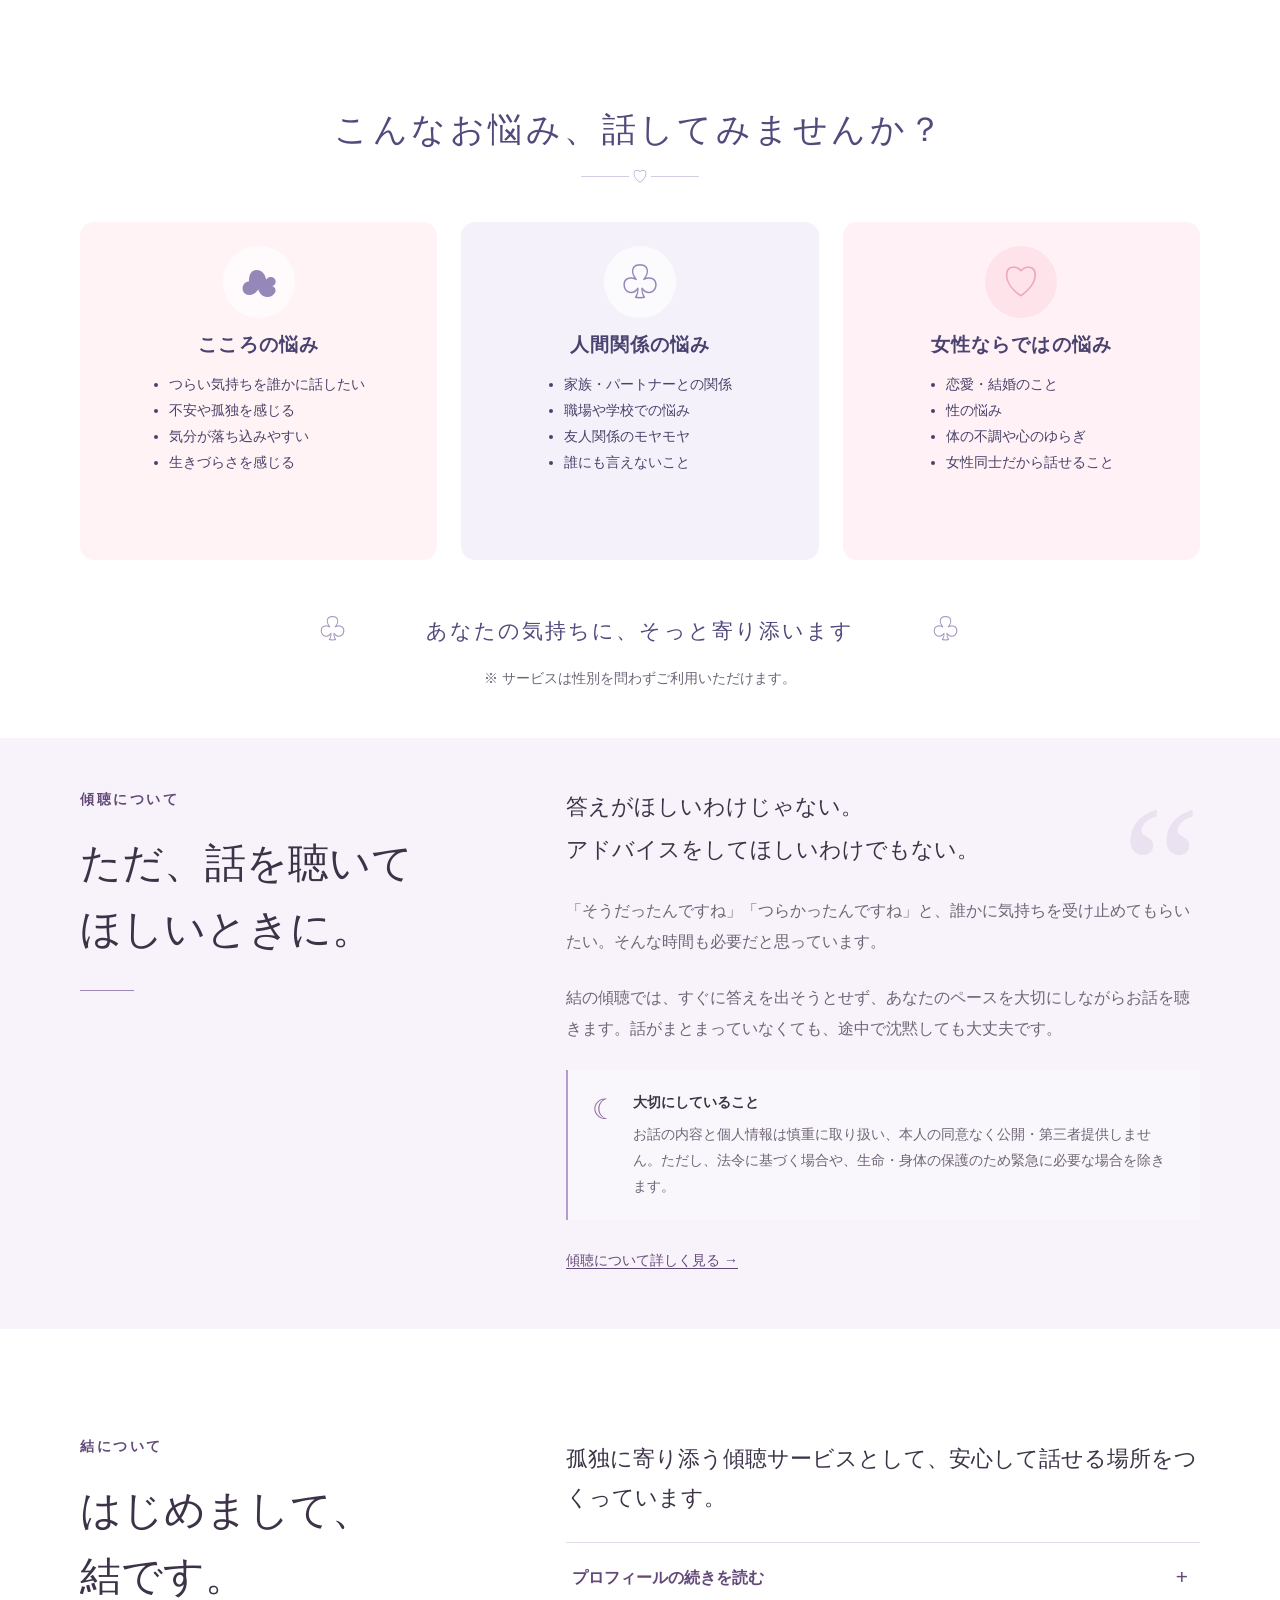
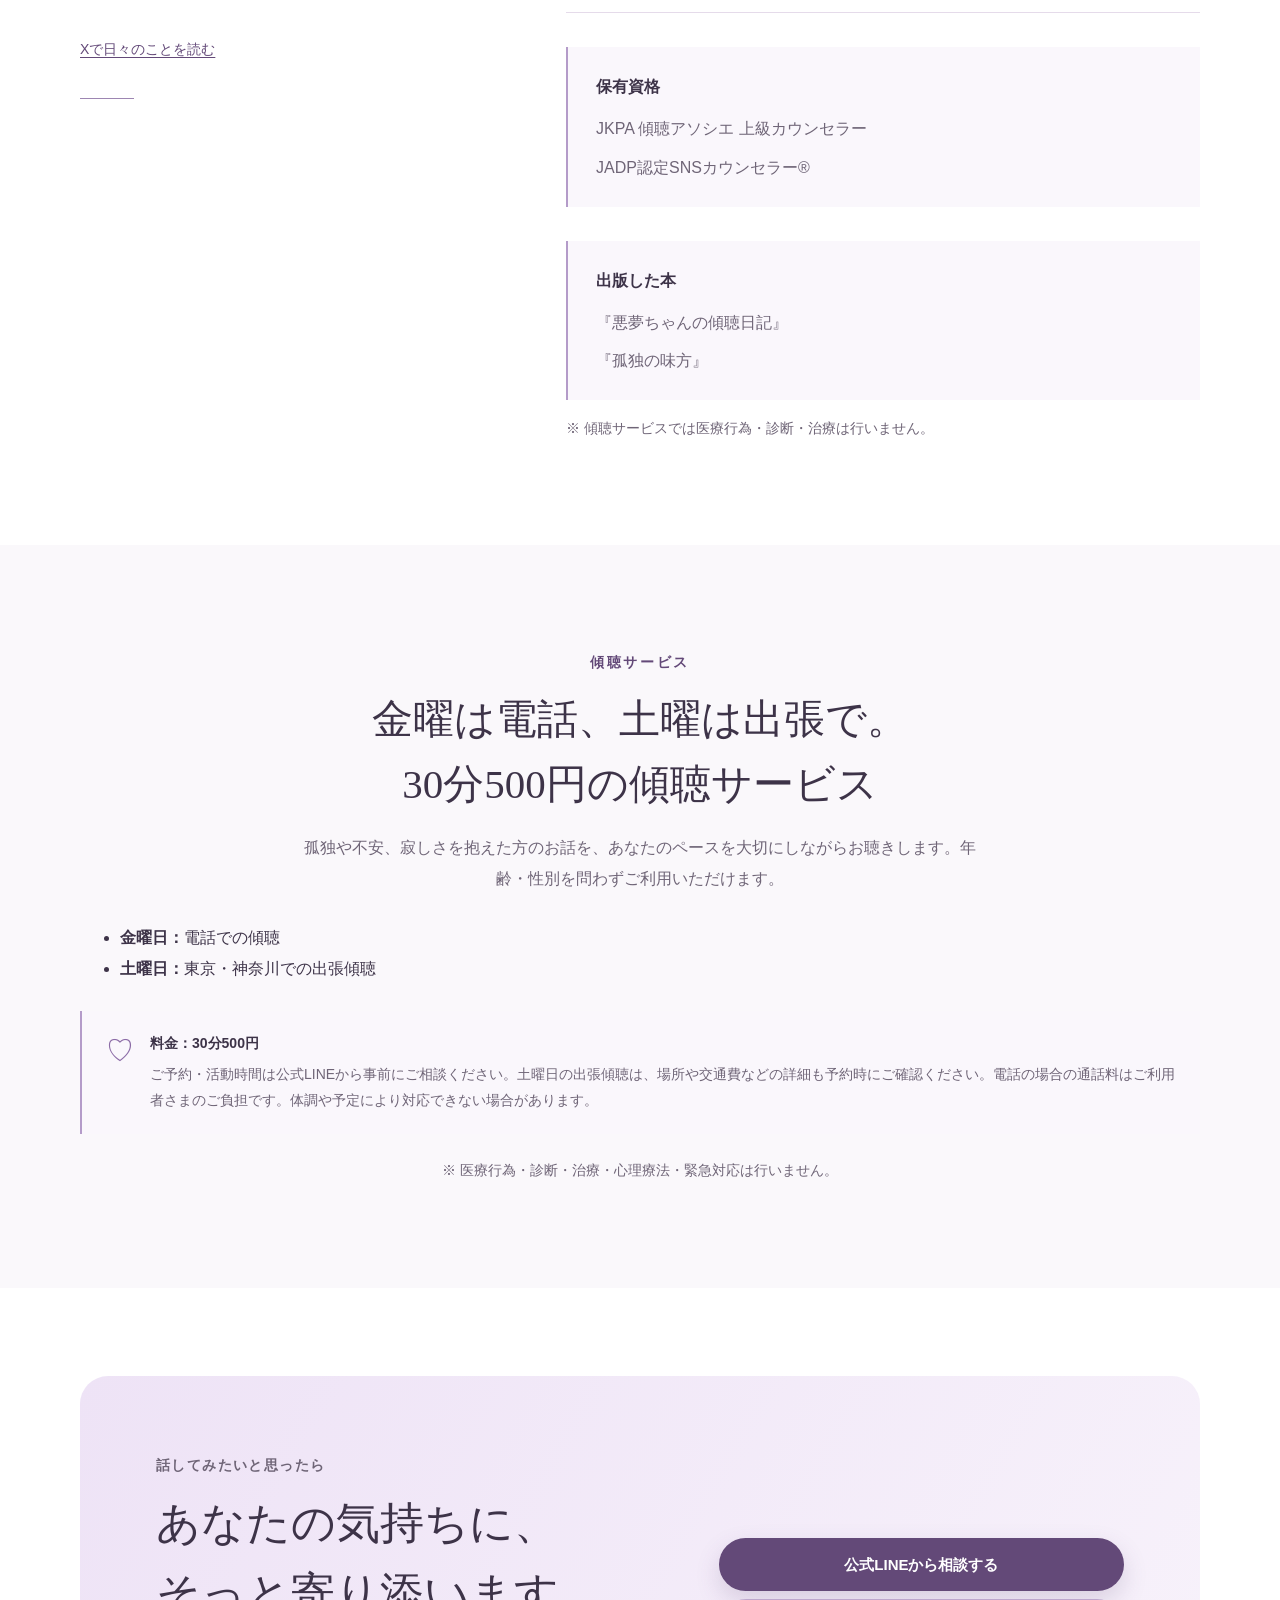
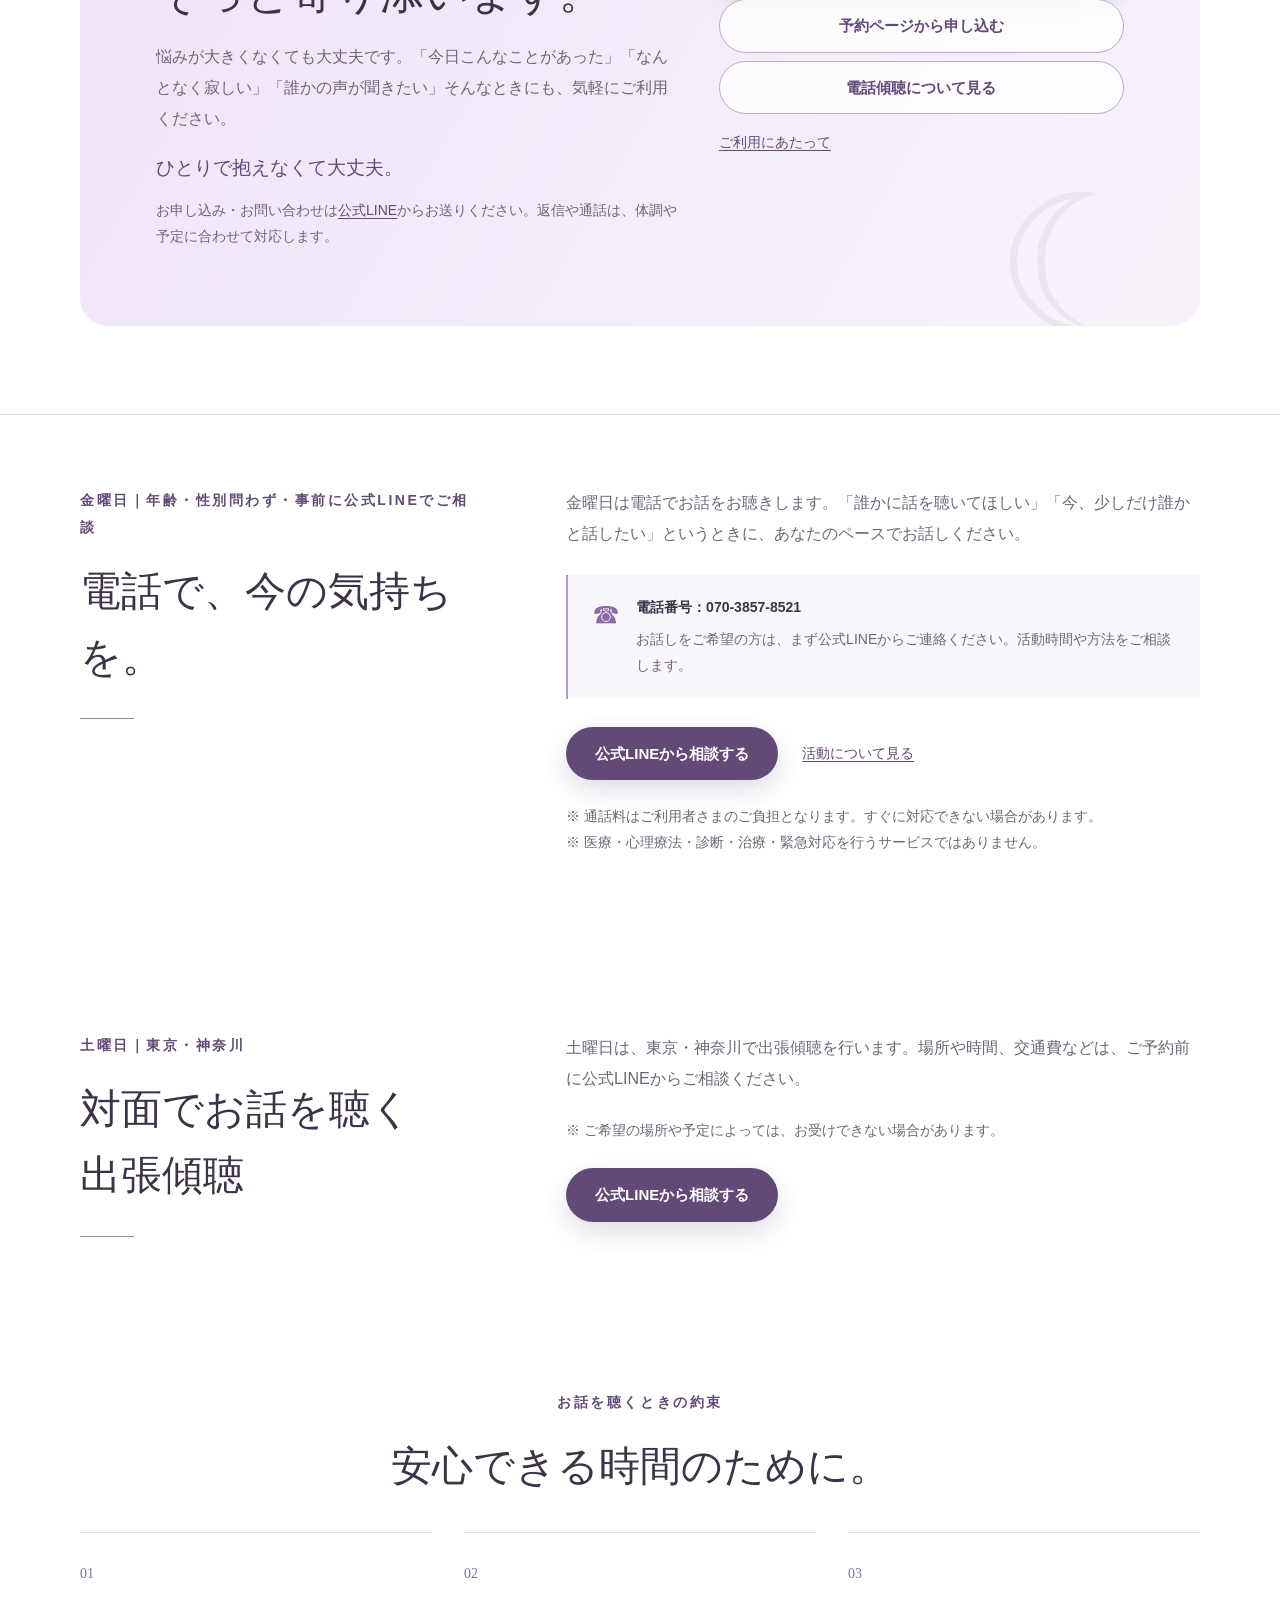
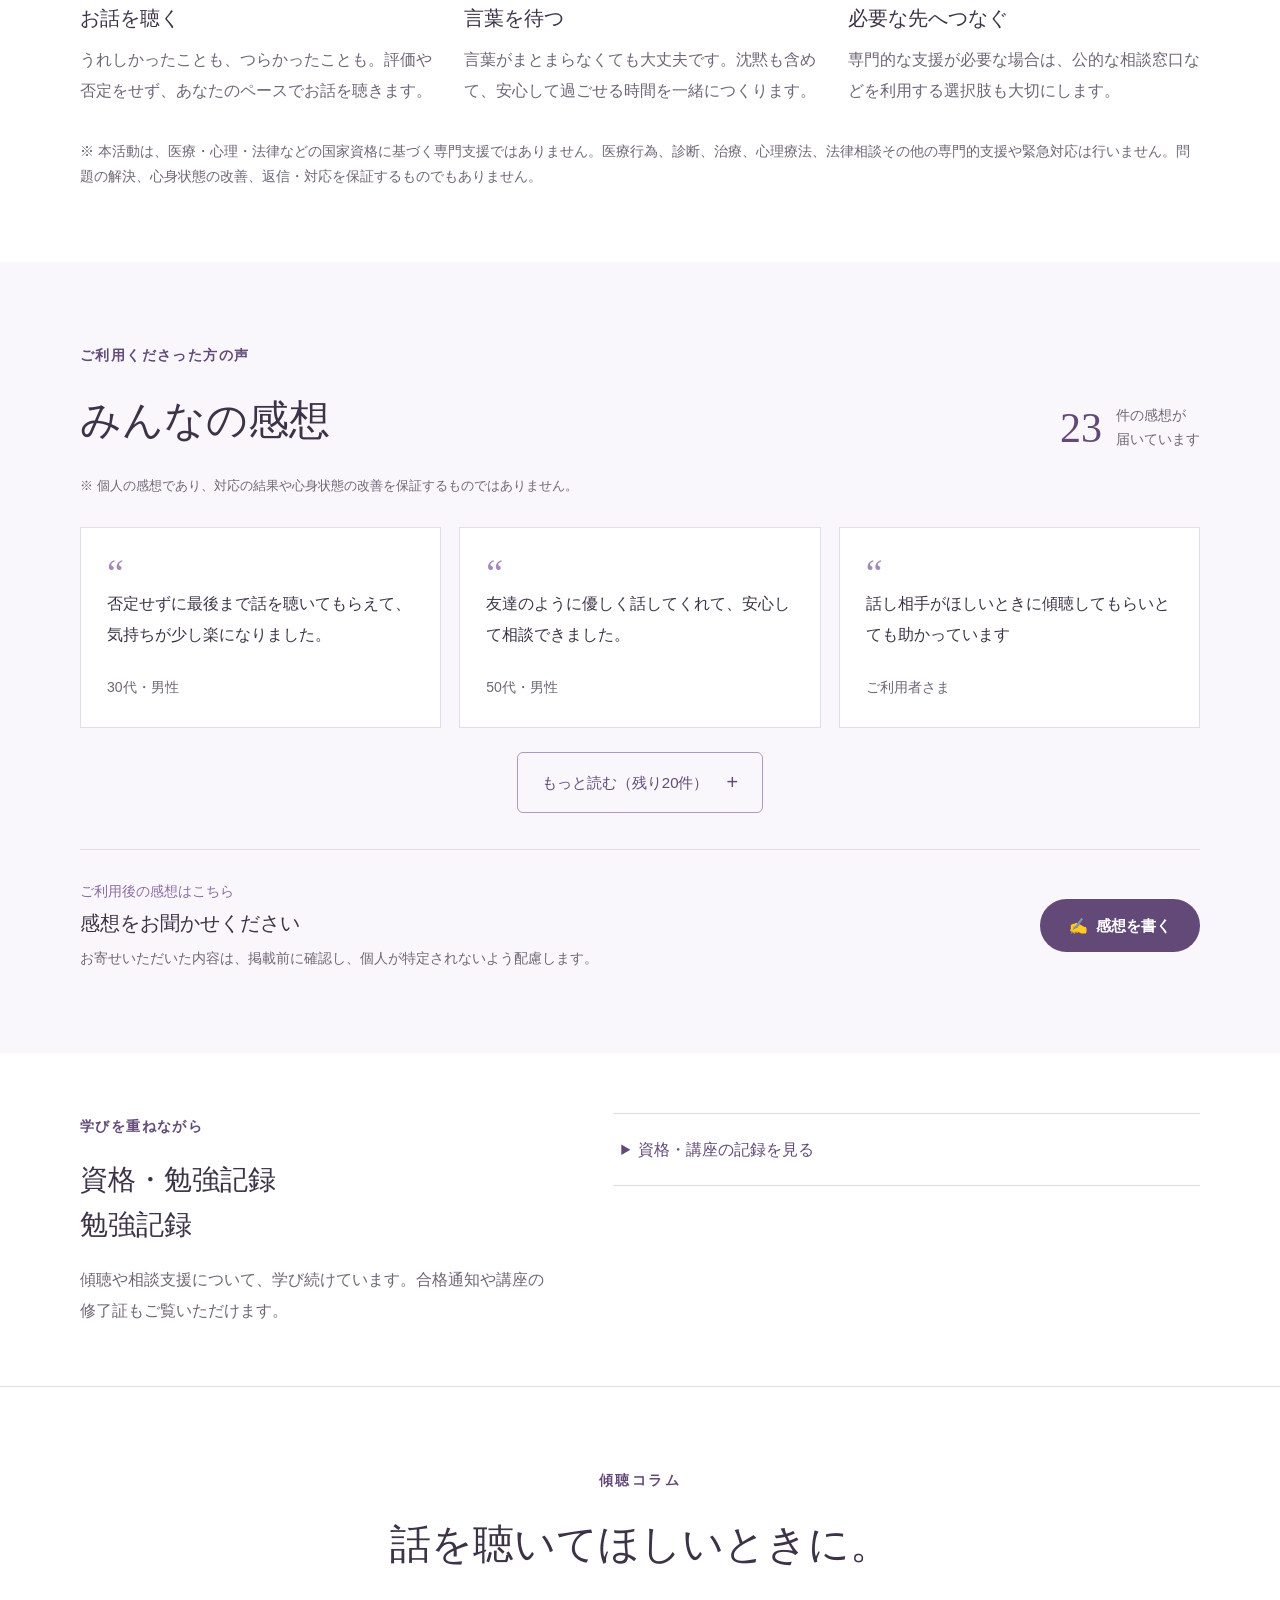
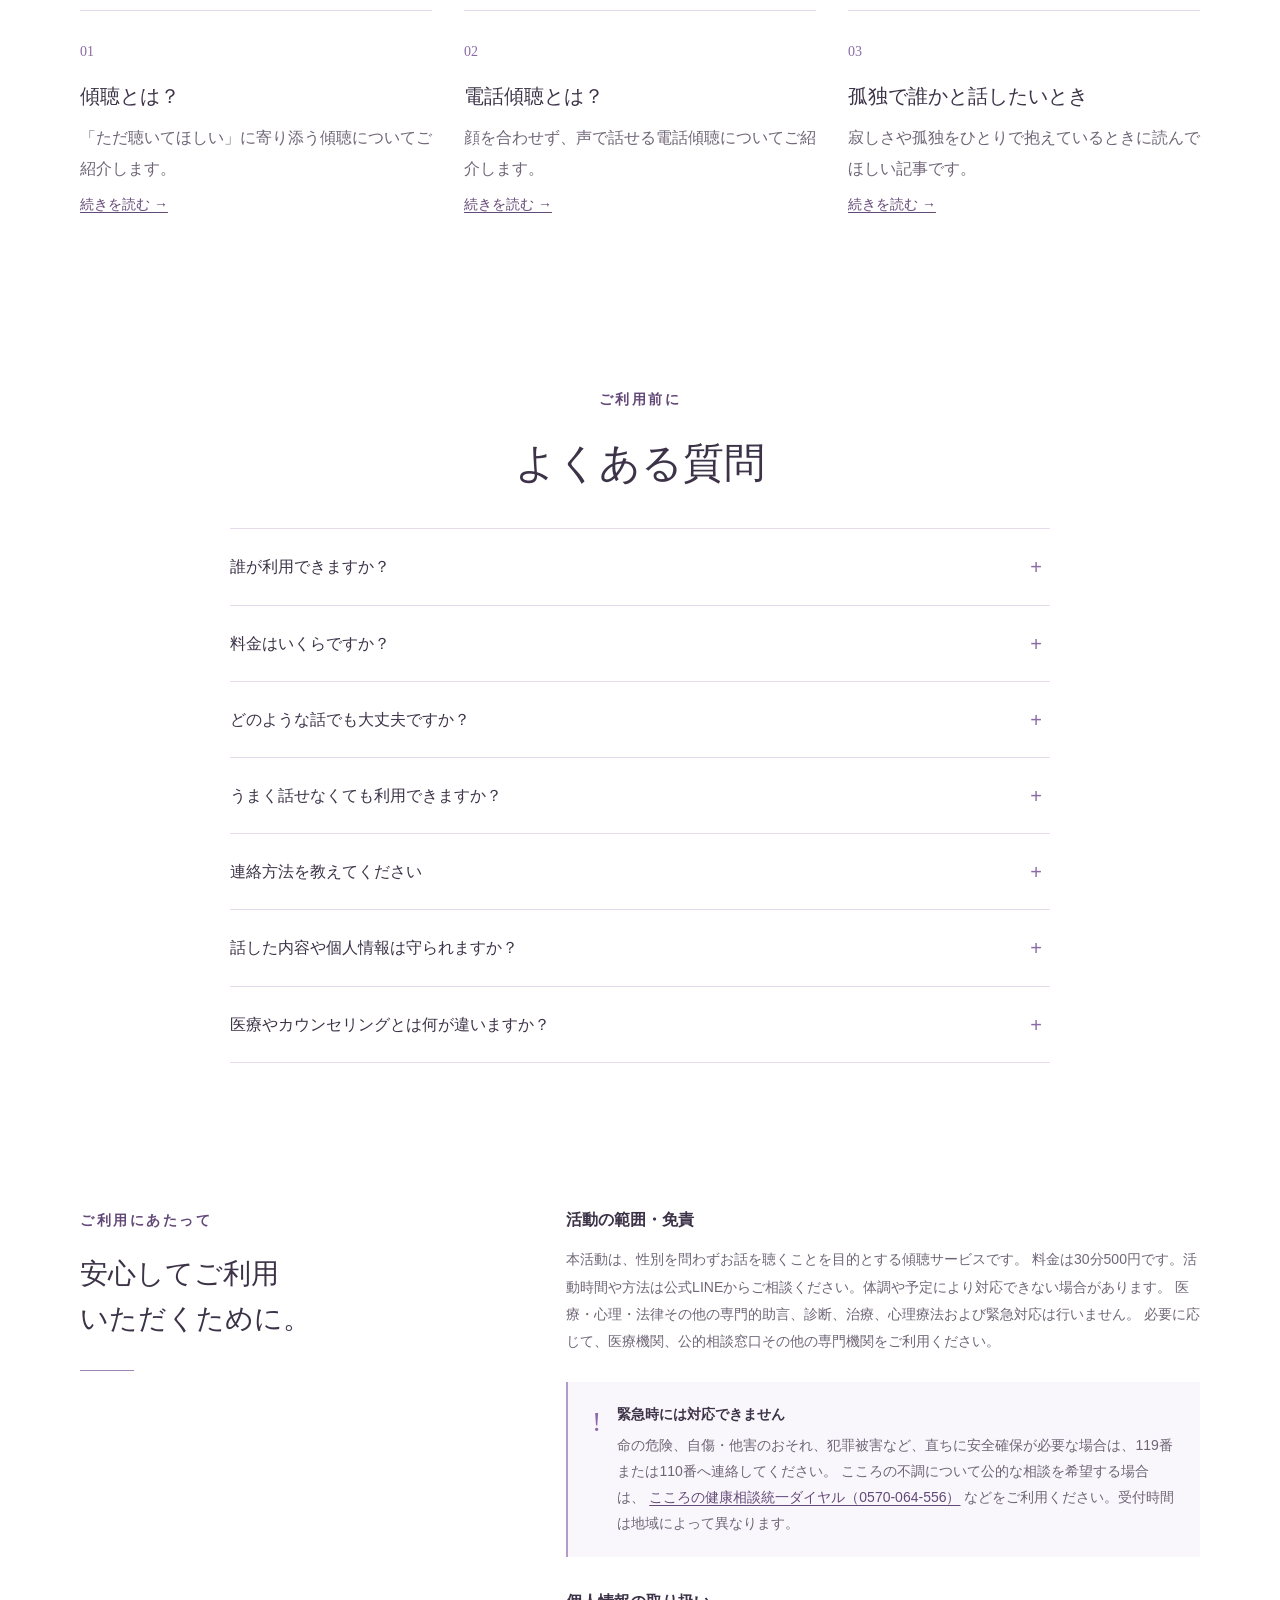
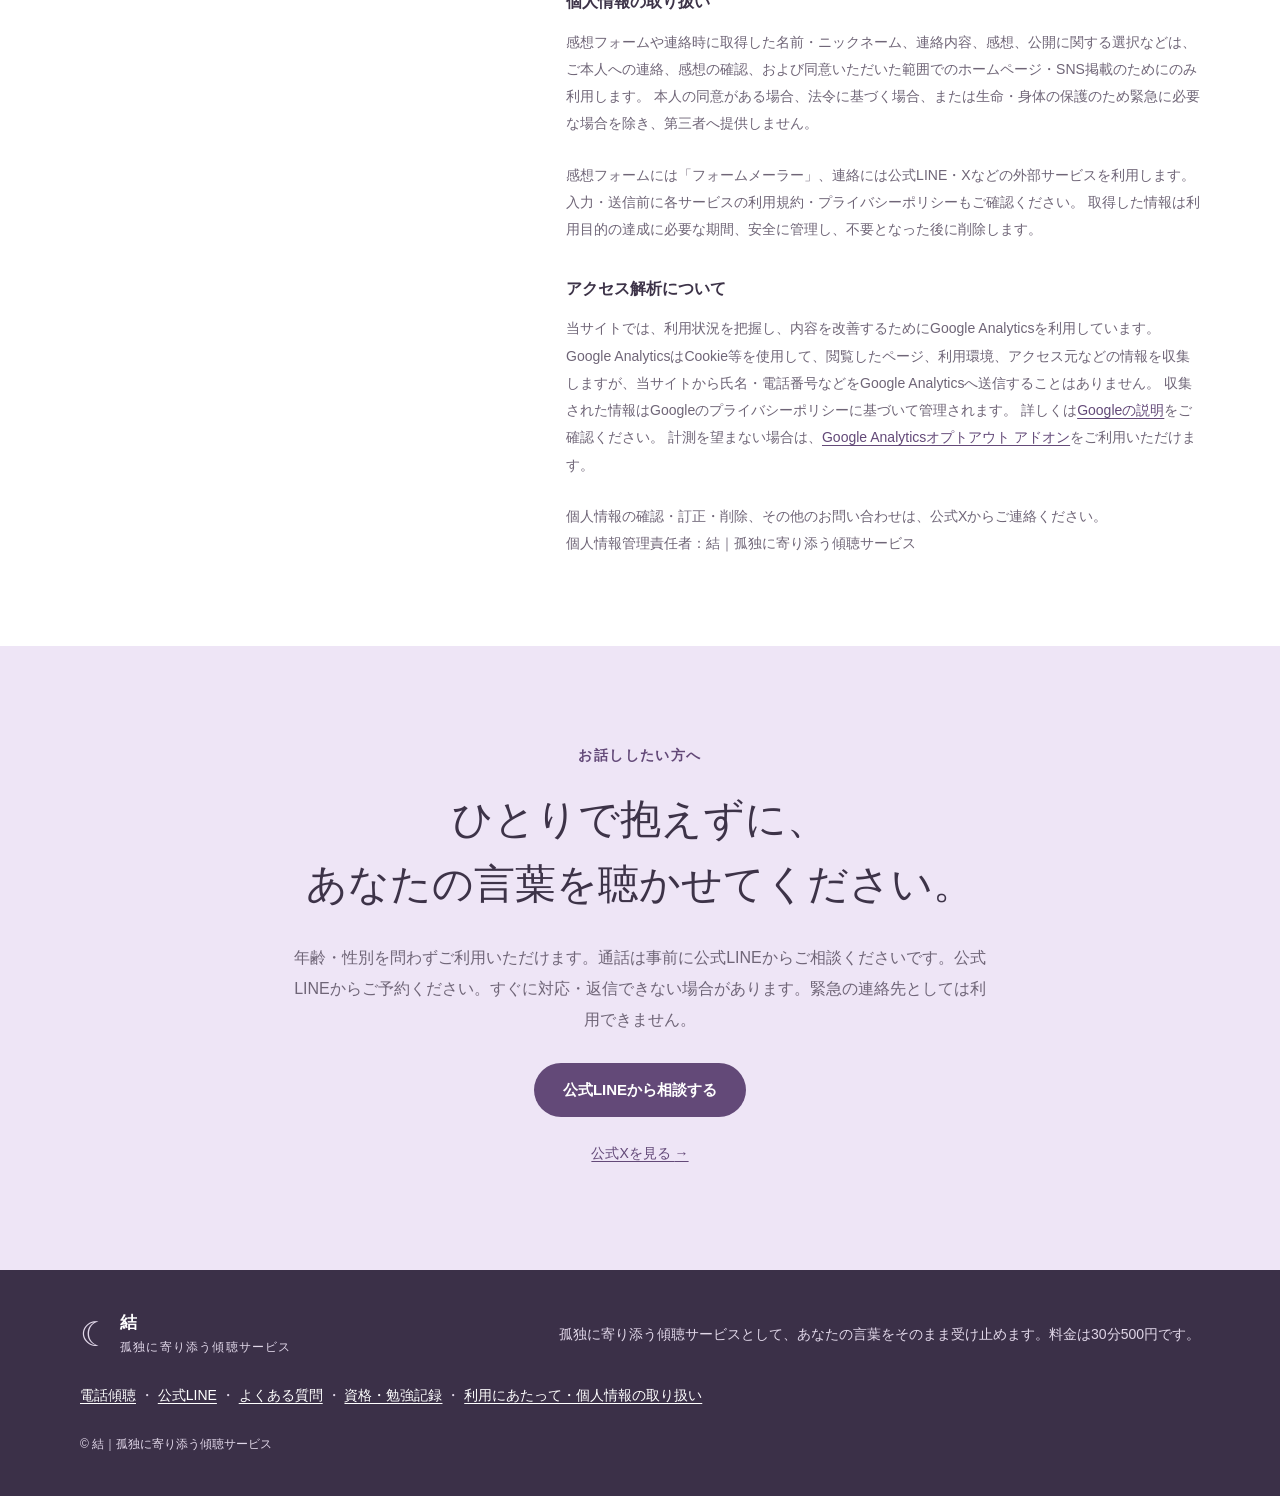
==== commit 314e5a2e: "Clarify homepage service options and booking steps" ====
--- a/index.html
+++ b/index.html
@@ -108,6 +108,7 @@
         <h1><span class="hero-name">結</span><span class="hero-subtitle">〜みんなのいばしょ〜</span></h1>
         <p class="hero-role">孤独に寄り添う傾聴サービス</p>
         <p class="hero-invitation">つらい気持ち、寂しい気持ち、<br>うまく言葉にできなくても大丈夫です。<br>安心して話せる場所を、ここに。</p>
+        <p class="hero-note"><strong>金曜は電話／土曜は東京・神奈川で出張</strong><br>30分500円｜ご予約・ご相談は公式LINEから</p>
         <div class="hero-actions">
           <a class="button button-primary" href="https://lin.ee/97vtROP" target="_blank" rel="noopener noreferrer"><span aria-hidden="true">▣</span> 公式LINEから相談する <span aria-hidden="true">›</span></a>
           <a class="button button-secondary" href="https://tol-app.jp/s/yapd3kkbs1vtw66w6m32" target="_blank" rel="noopener noreferrer">予約ページへ <span aria-hidden="true">›</span></a>
@@ -139,6 +140,36 @@
       </article>
     </section>
 
+    <section class="section activities" id="start-here" aria-labelledby="start-here-title">
+      <div class="section-heading section-heading-center">
+        <p class="eyebrow">はじめての方へ</p>
+        <h2 id="start-here-title">ご利用方法はかんたんです。</h2>
+      </div>
+      <div class="activity-grid">
+        <article class="activity-card">
+          <span class="activity-number">01｜曜日を選ぶ</span>
+          <h3>金曜日は電話</h3>
+          <p>お声でゆっくりお話を聴きます。通話料はご利用者さまのご負担です。</p>
+          <a class="text-link" href="#phone-listening">電話傾聴について →</a>
+        </article>
+        <article class="activity-card">
+          <span class="activity-number">02｜対面で話す</span>
+          <h3>土曜日は出張傾聴</h3>
+          <p>東京・神奈川へ伺います。場所や交通費はご予約前にご相談ください。</p>
+          <a class="text-link" href="#visit-listening">出張傾聴について →</a>
+        </article>
+        <article class="activity-card">
+          <span class="activity-number">03｜LINEで相談</span>
+          <h3>内容を確認して予約</h3>
+          <p>料金は30分500円です。希望の曜日や場所、時間を公式LINEでご相談ください。</p>
+          <a class="text-link" href="#pricing">料金・活動について →</a>
+        </article>
+      </div>
+      <p class="hero-actions" style="justify-content:center">
+        <a class="button button-primary" href="https://lin.ee/97vtROP" target="_blank" rel="noopener noreferrer">公式LINEで相談・予約する</a>
+      </p>
+    </section>
+
     <section class="section concerns" id="concerns" aria-labelledby="concerns-title">
       <div class="section-heading section-heading-center">
         <h2 id="concerns-title">こんなお悩み、話してみませんか？</h2>
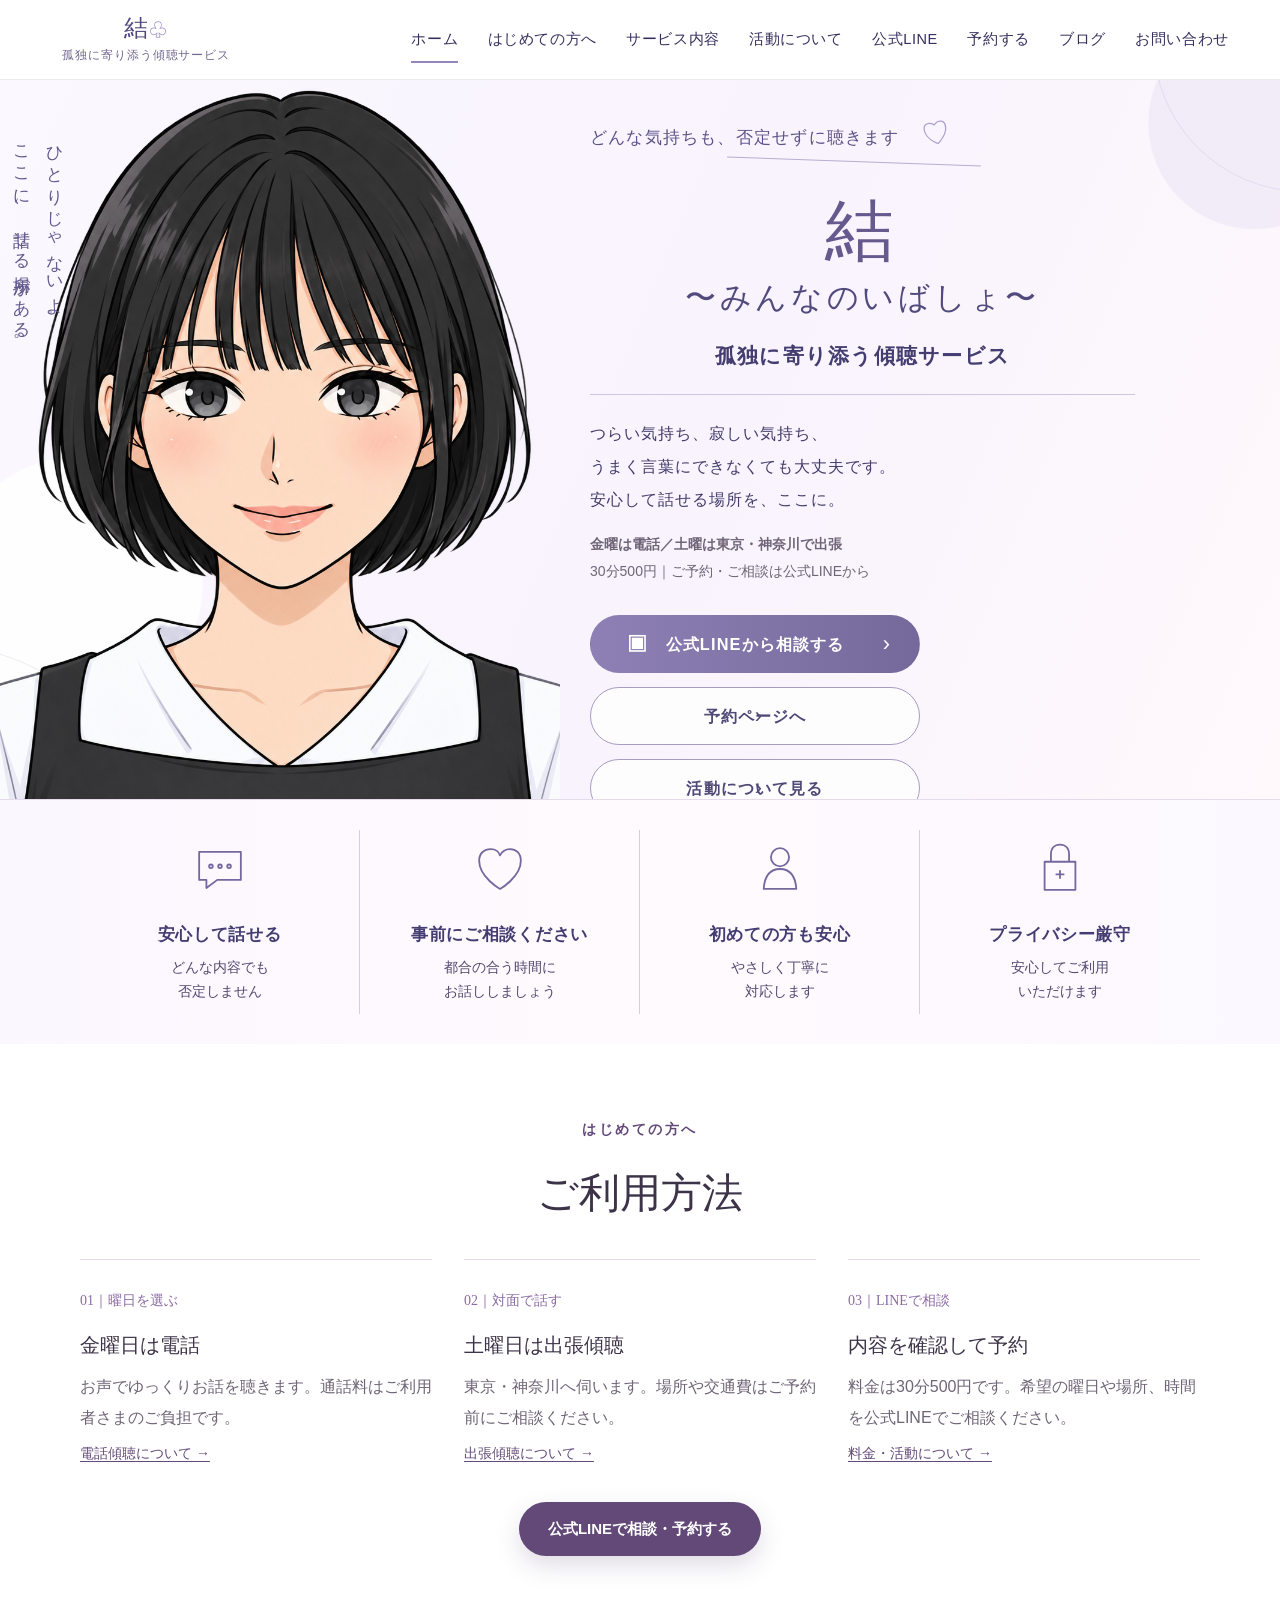
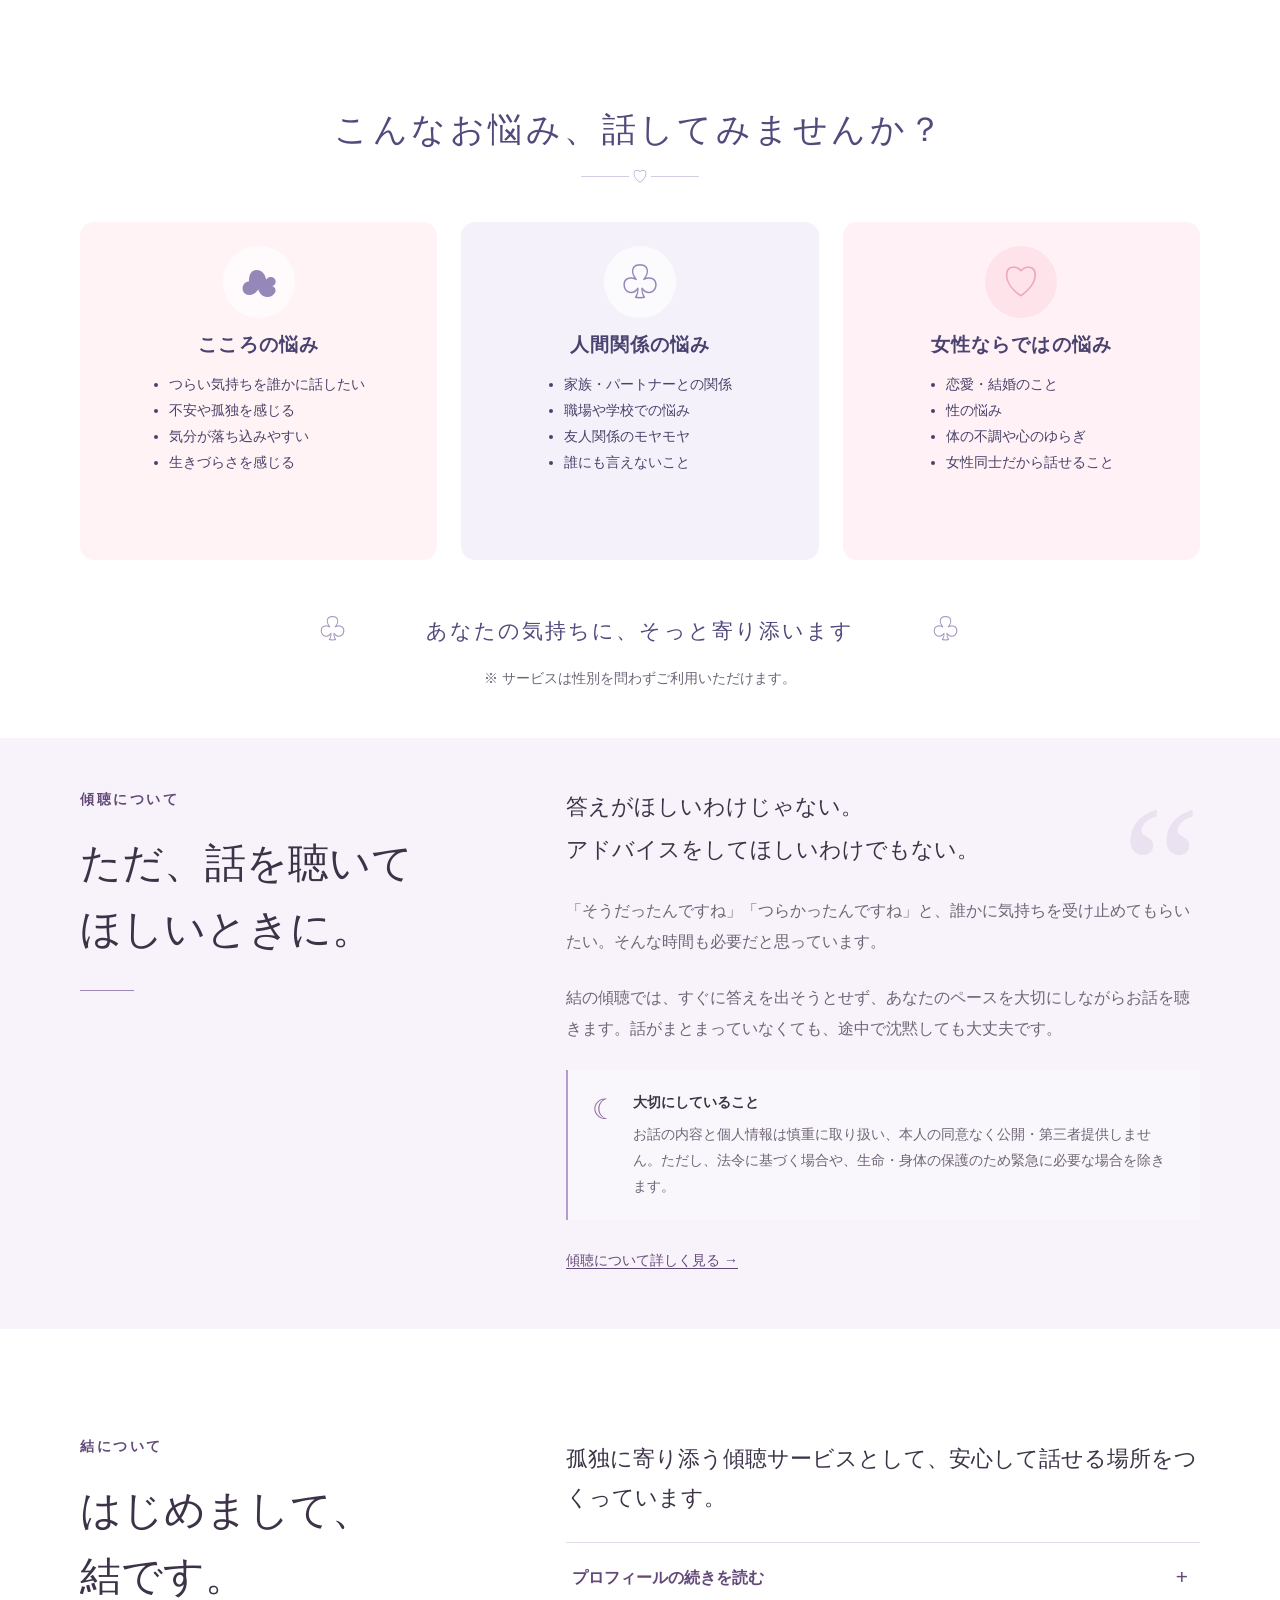
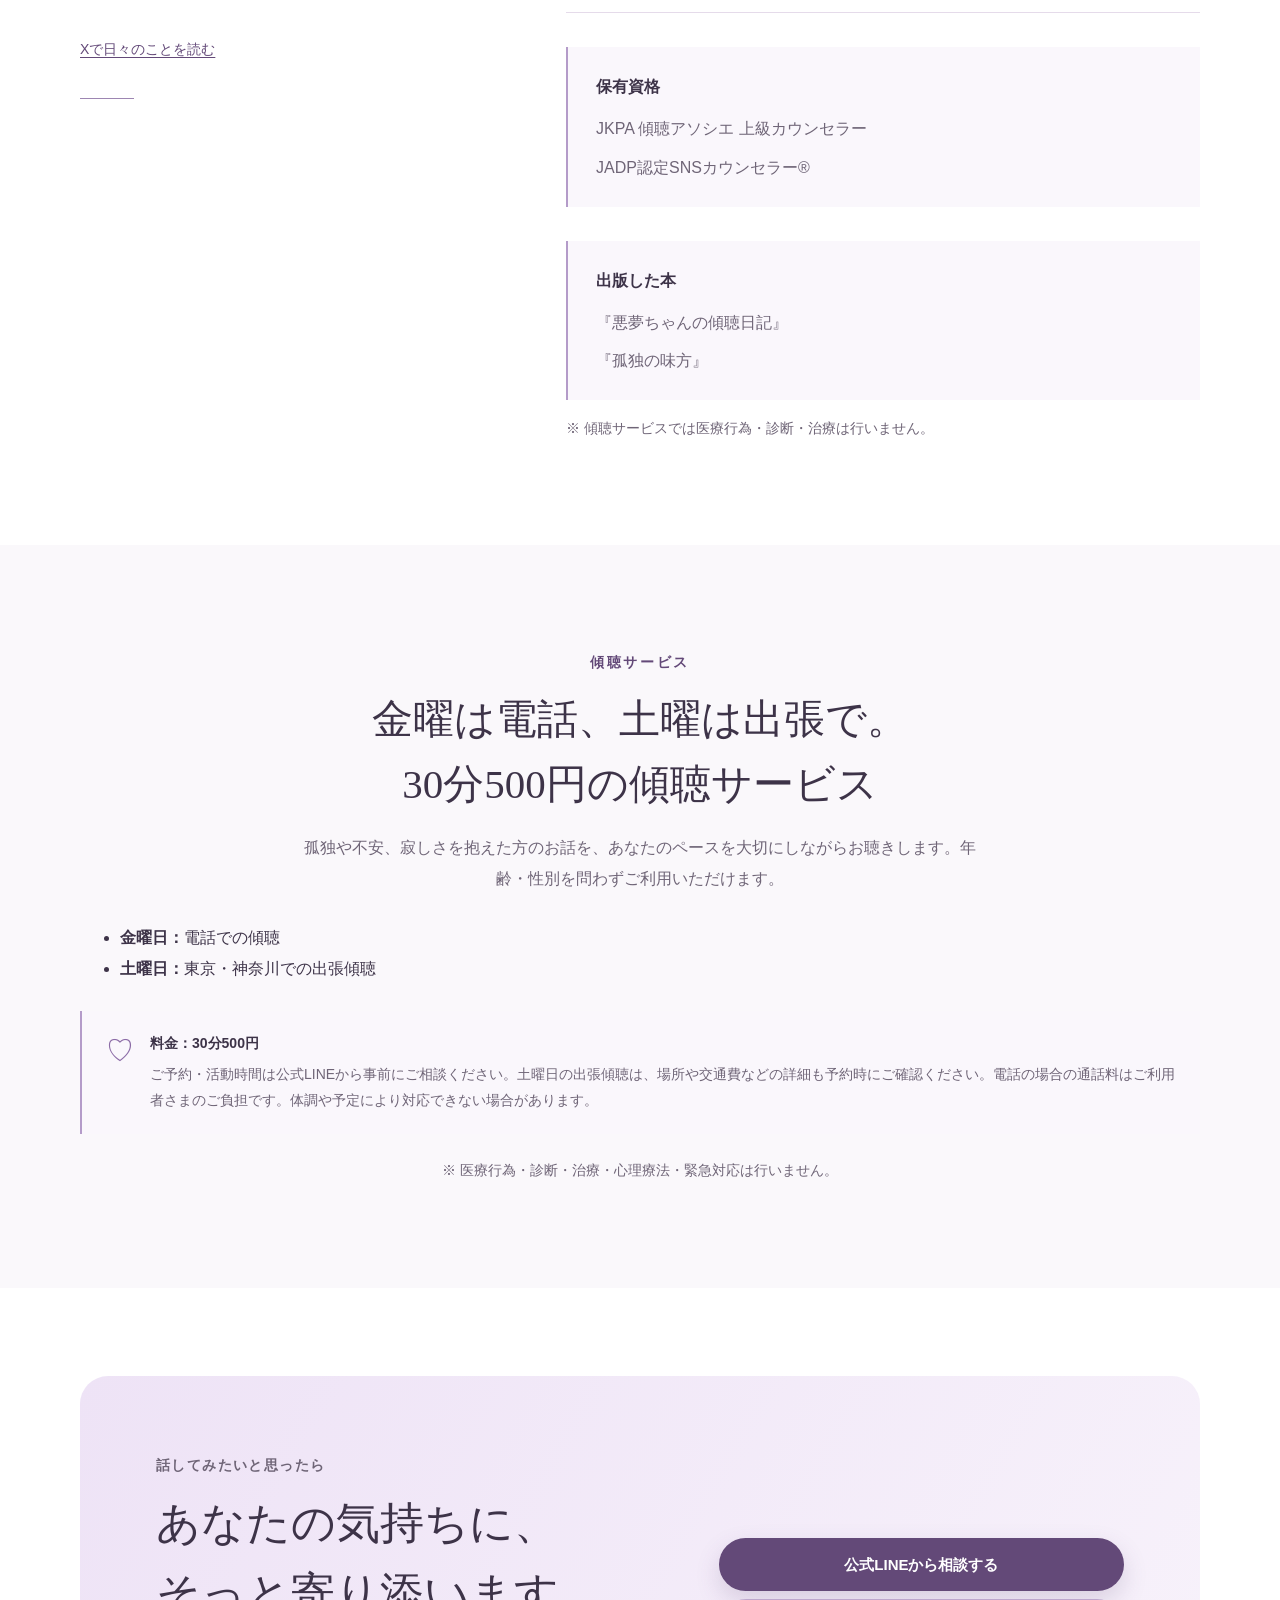
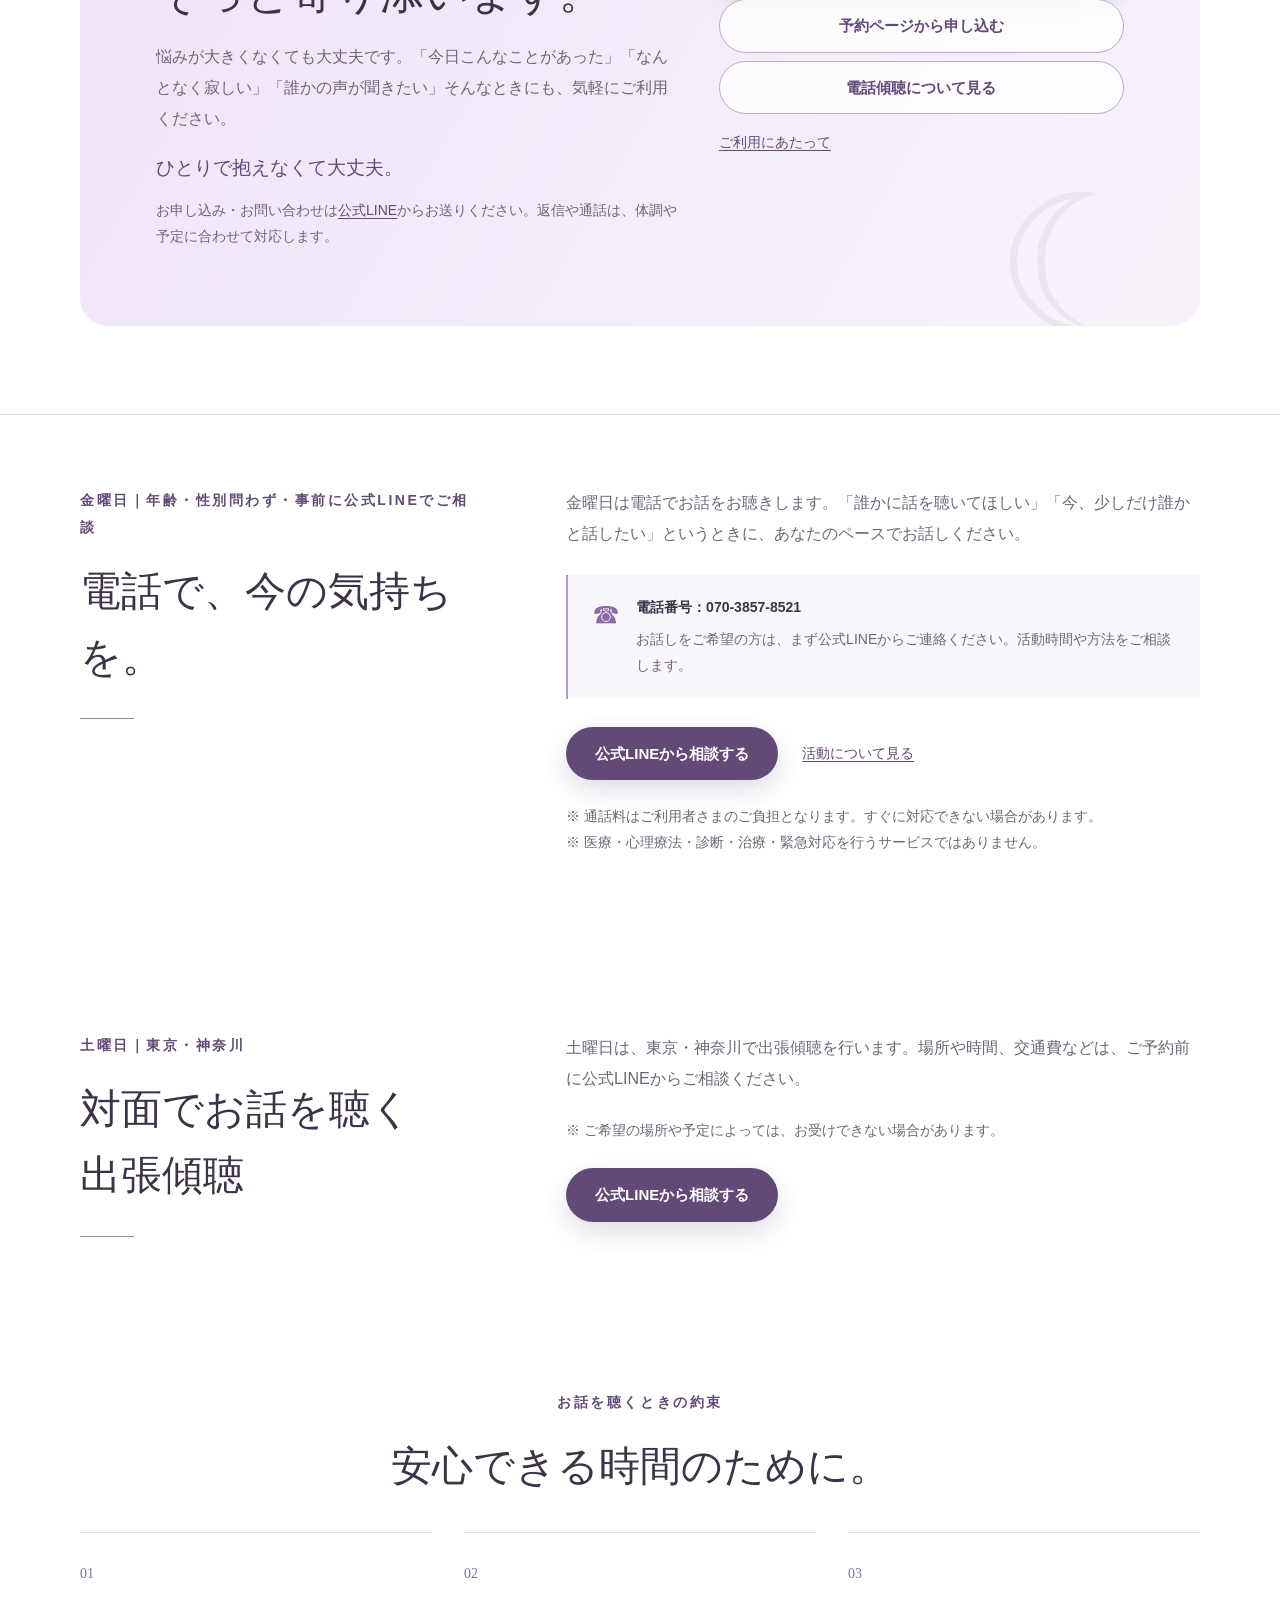
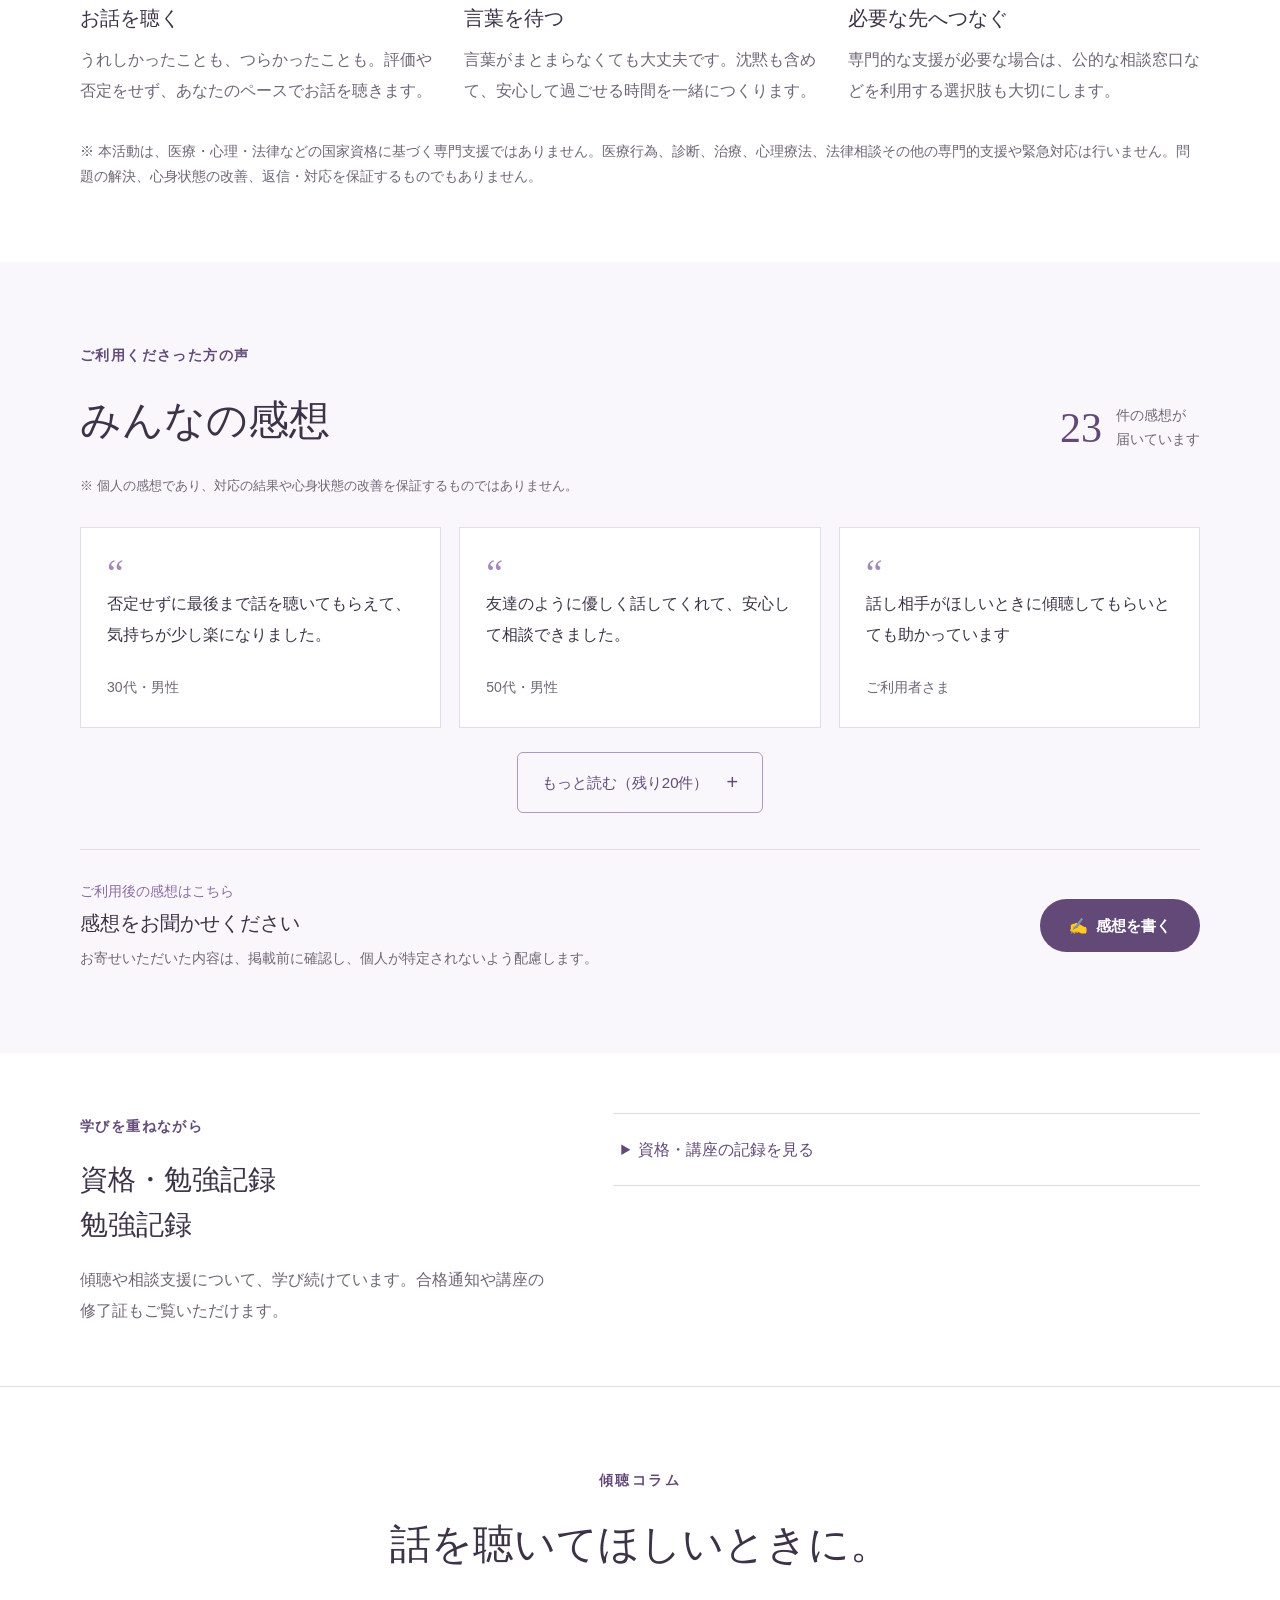
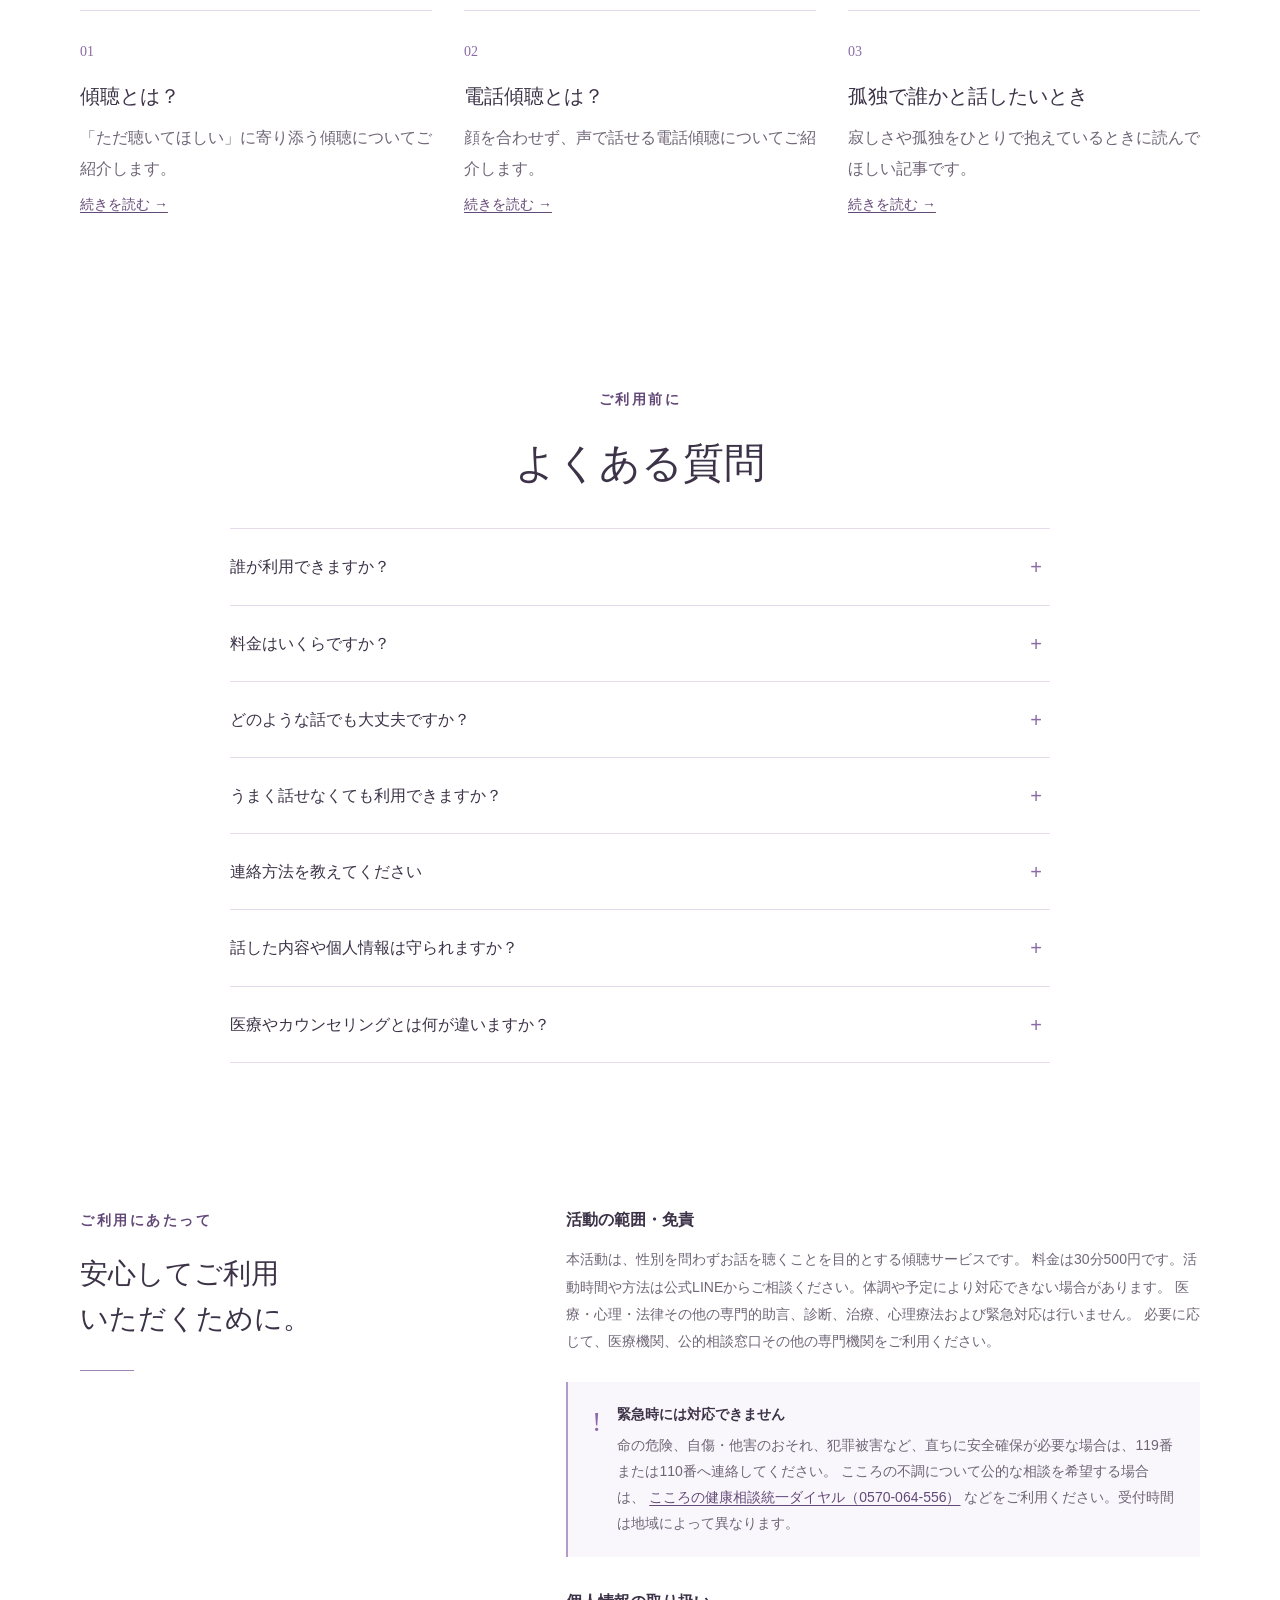
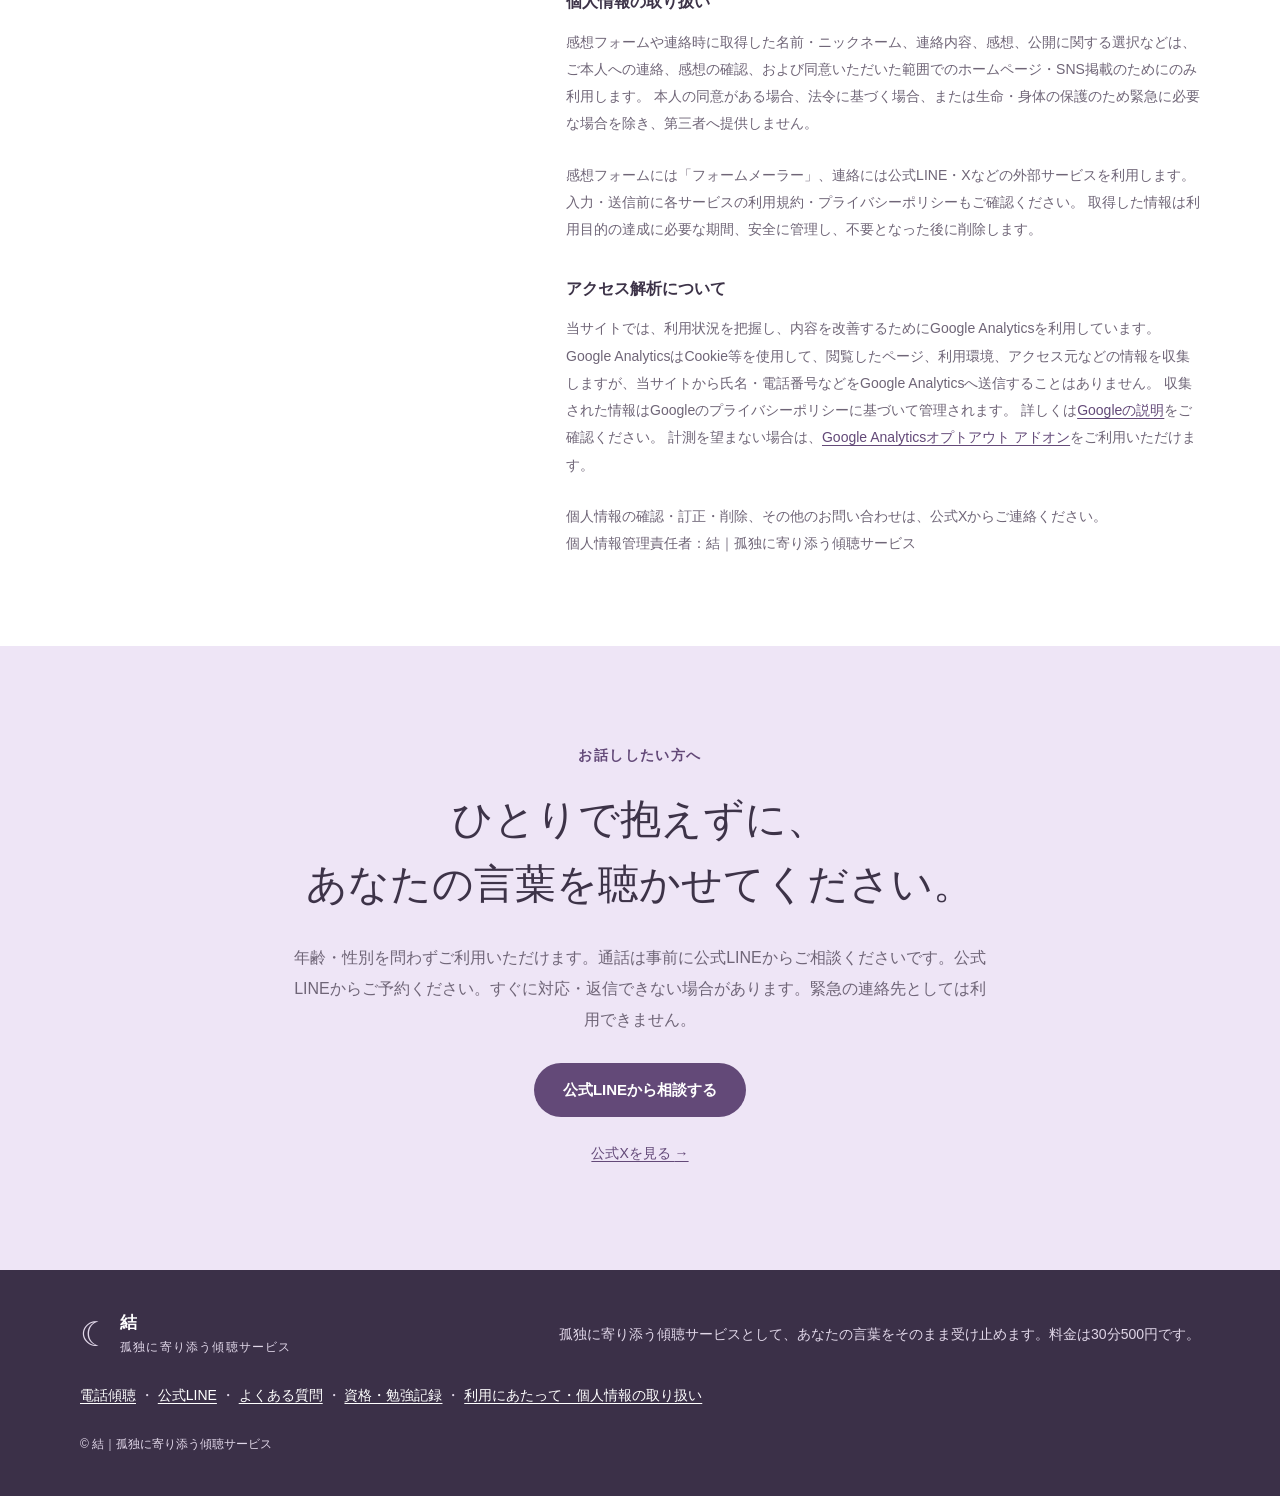
==== commit 02102fc3: "Simplify homepage section heading" ====
--- a/index.html
+++ b/index.html
@@ -143,7 +143,7 @@
     <section class="section activities" id="start-here" aria-labelledby="start-here-title">
       <div class="section-heading section-heading-center">
         <p class="eyebrow">はじめての方へ</p>
-        <h2 id="start-here-title">ご利用方法はかんたんです。</h2>
+        <h2 id="start-here-title">ご利用方法</h2>
       </div>
       <div class="activity-grid">
         <article class="activity-card">
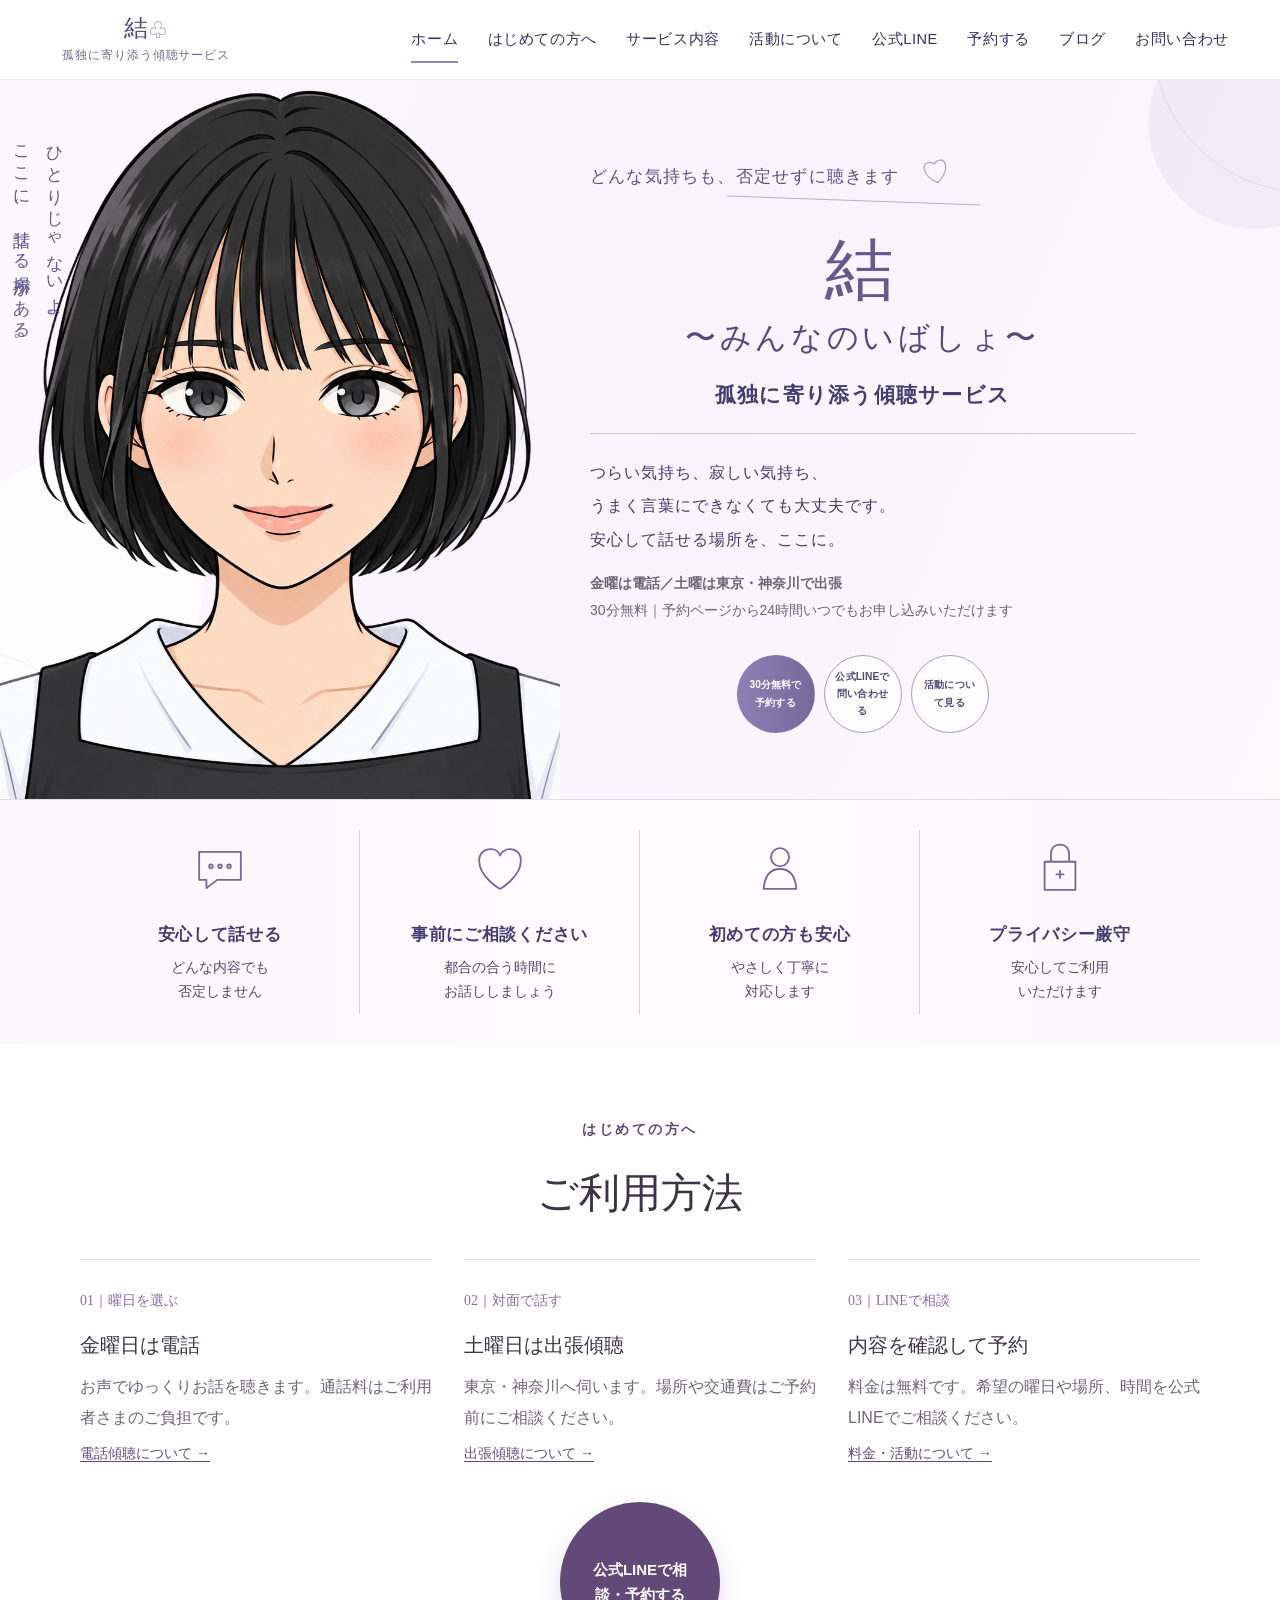
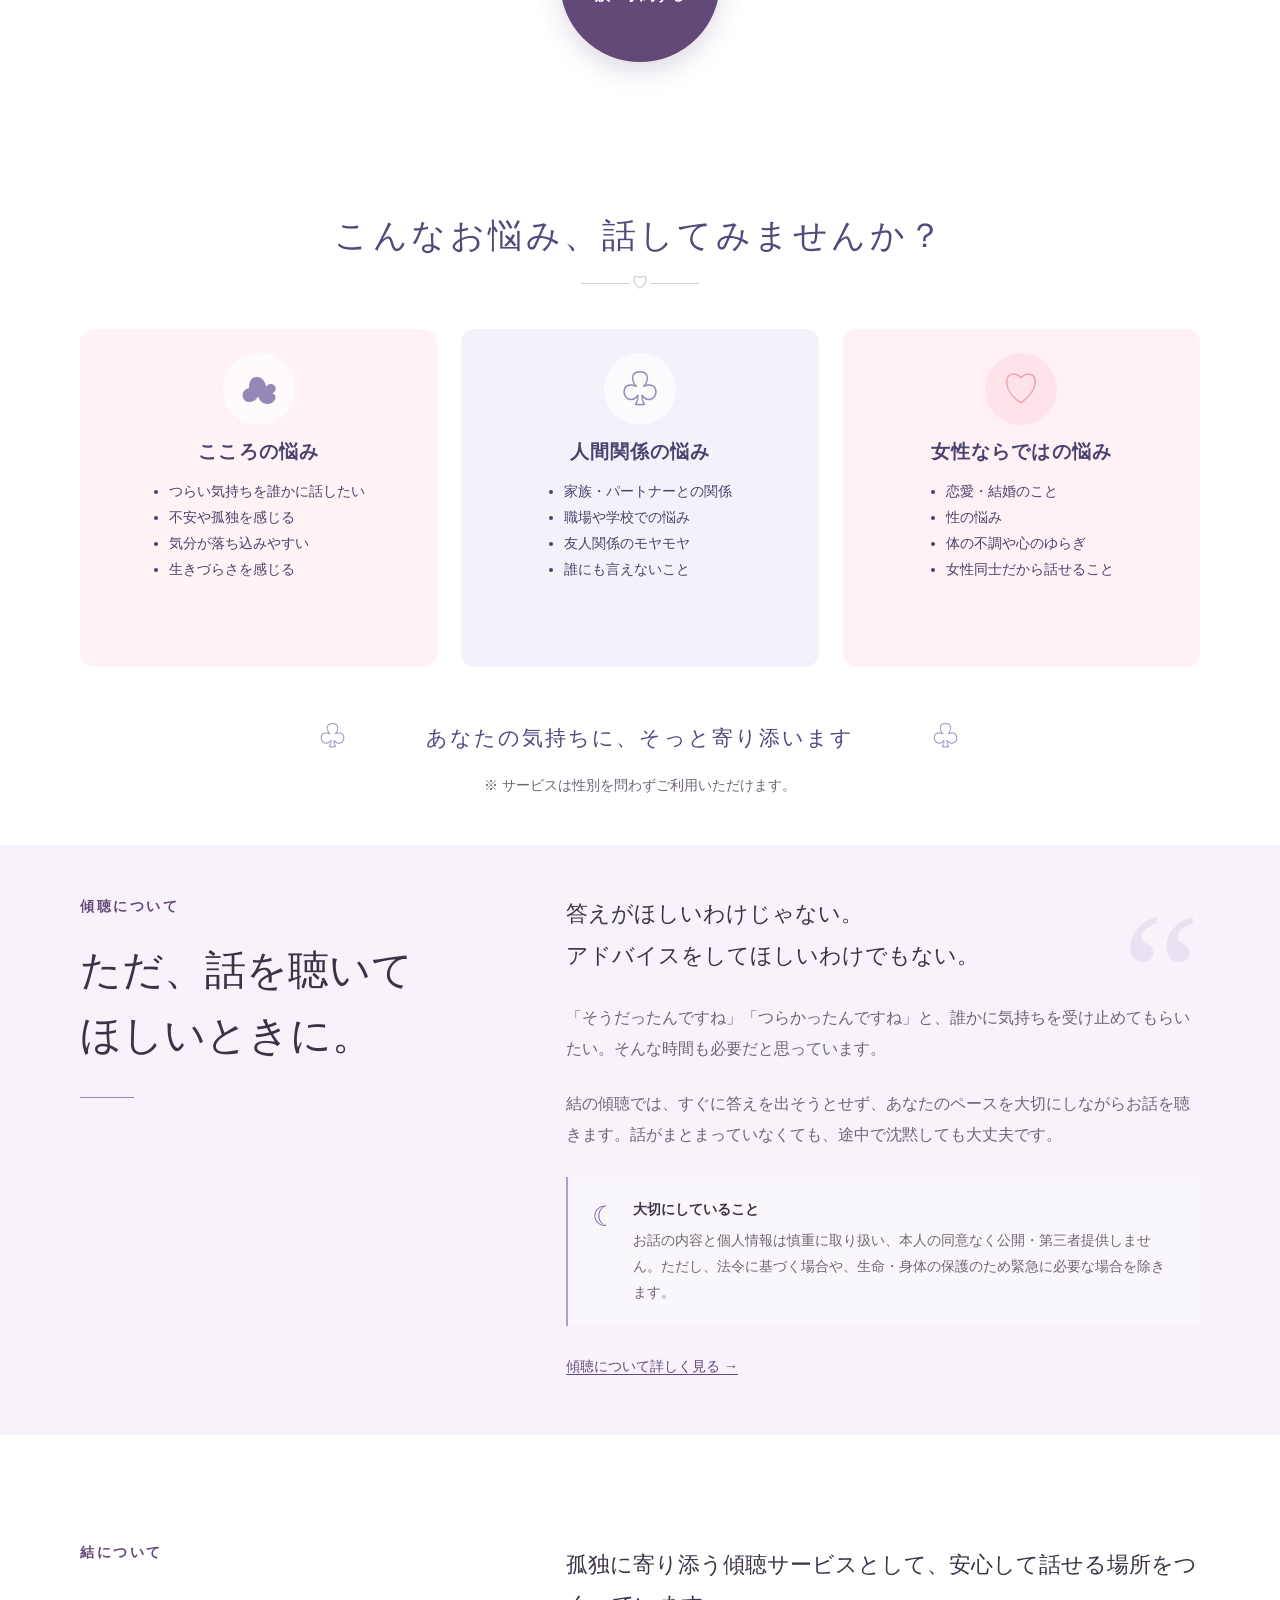
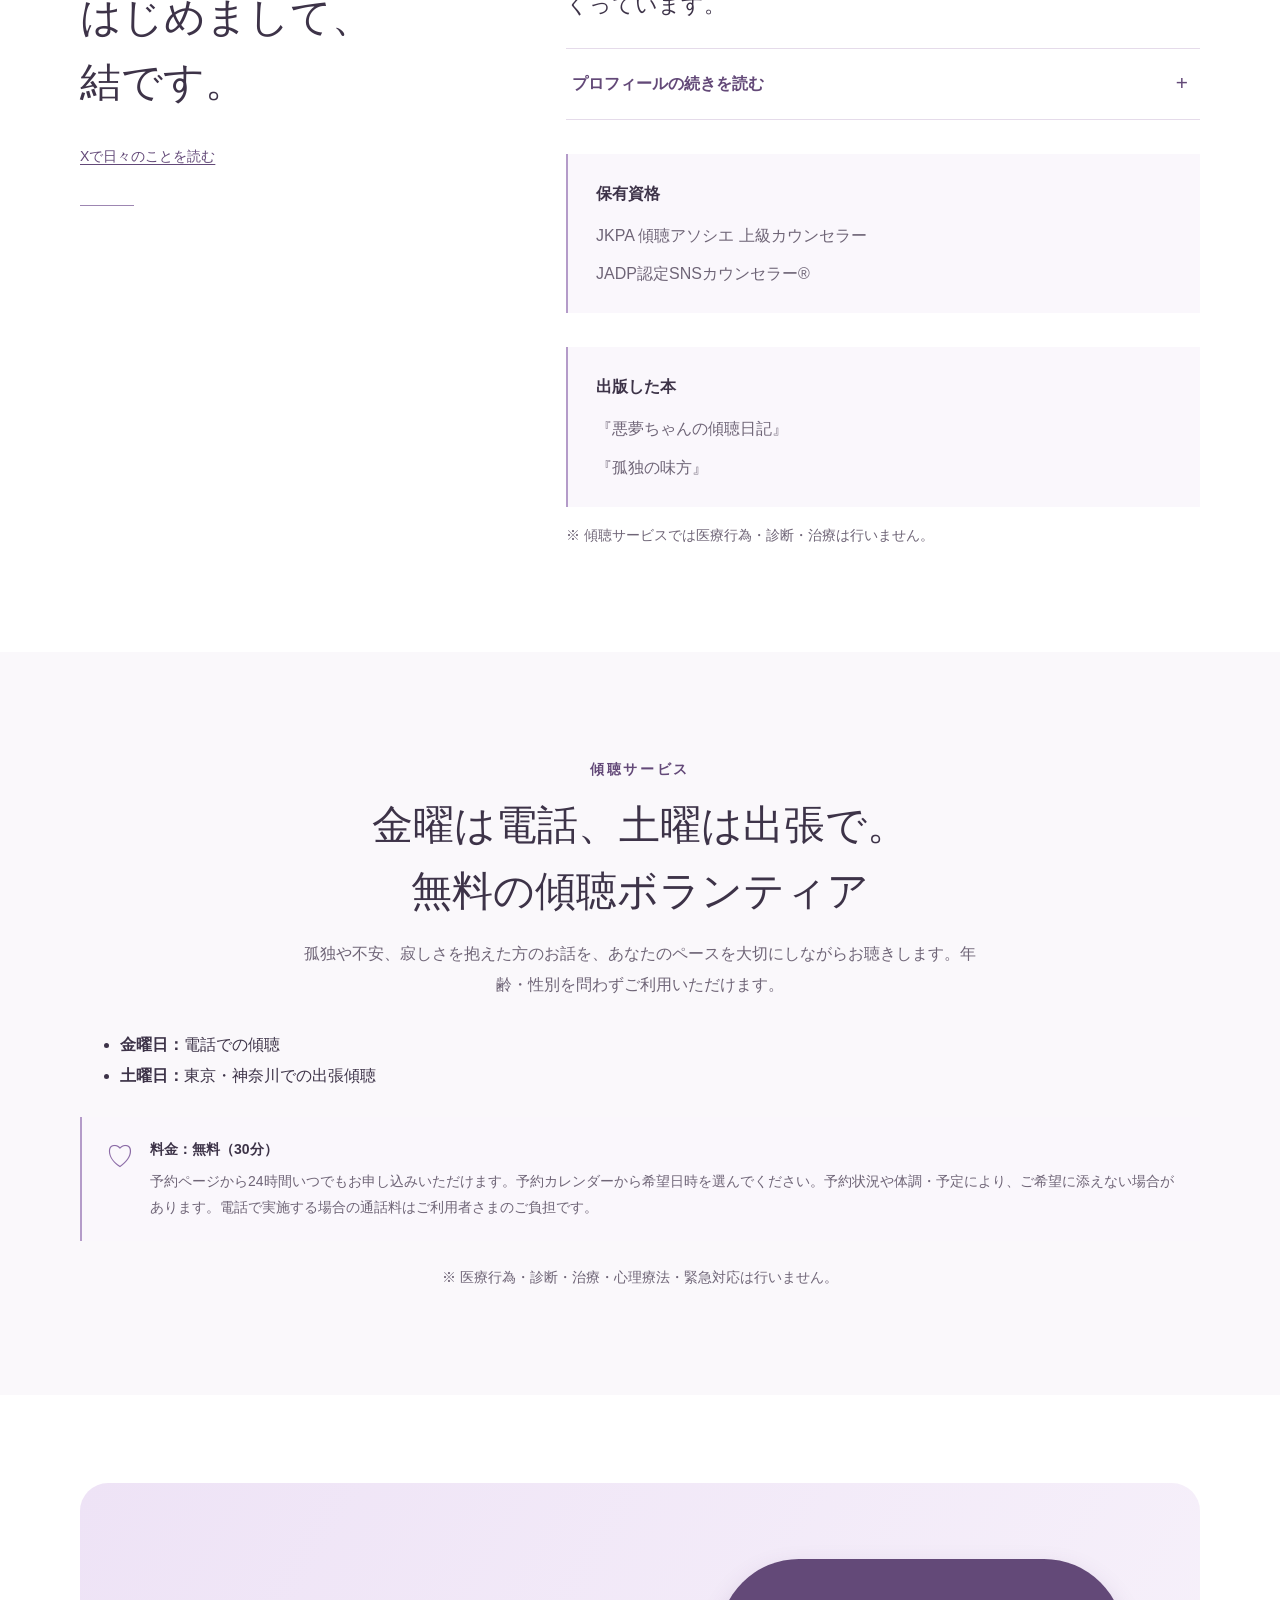
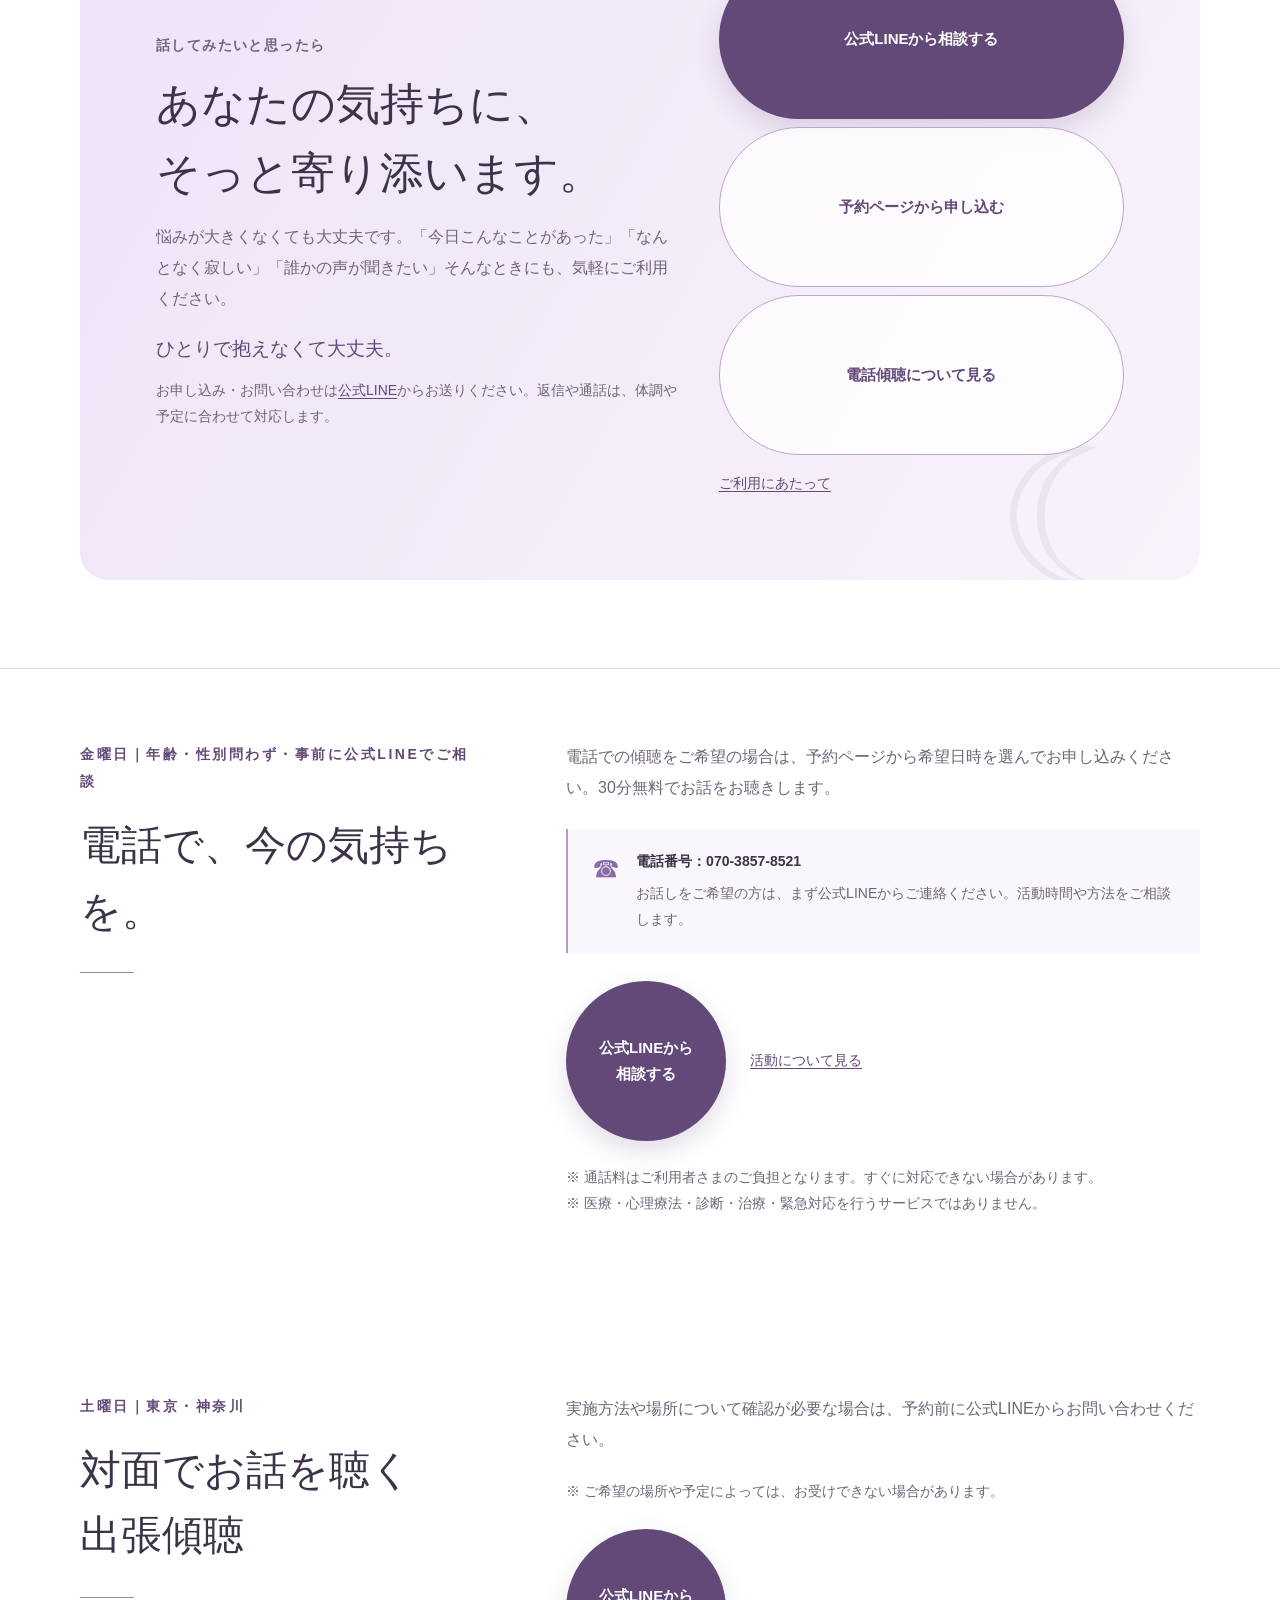
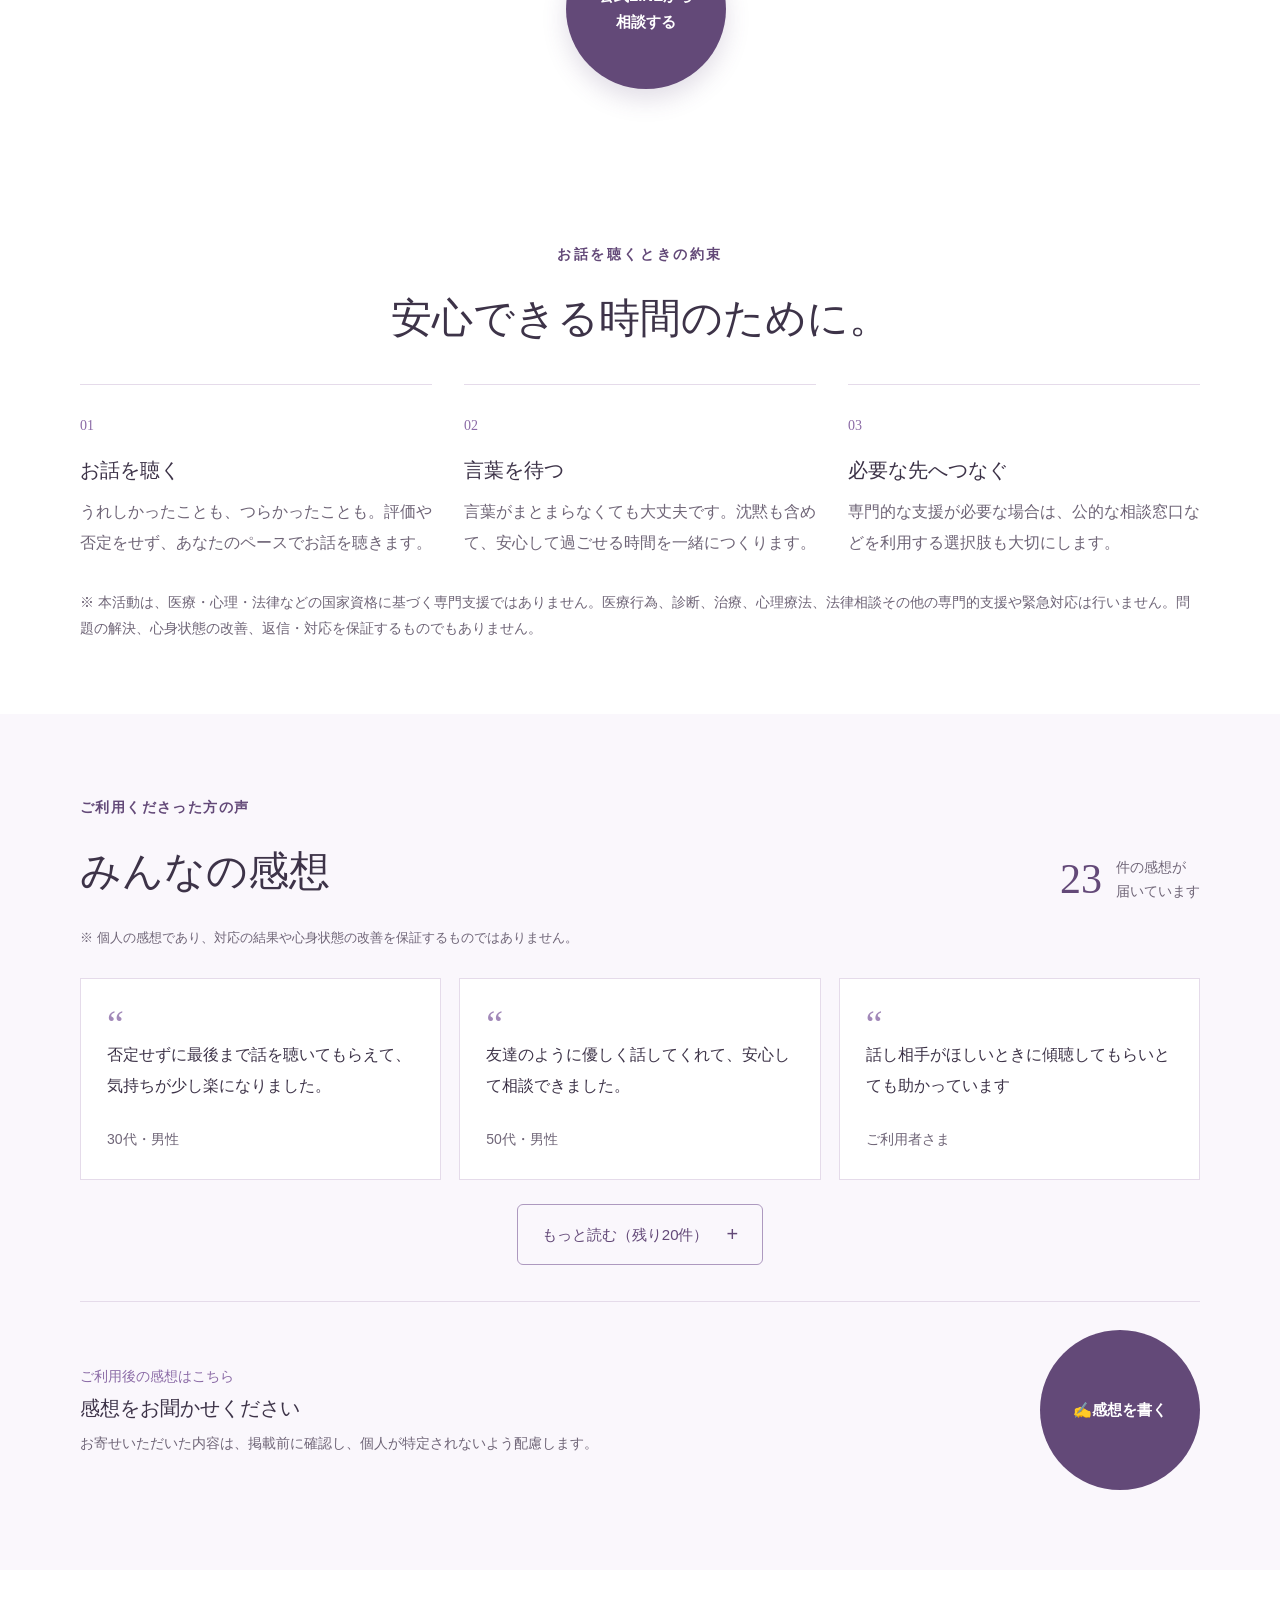
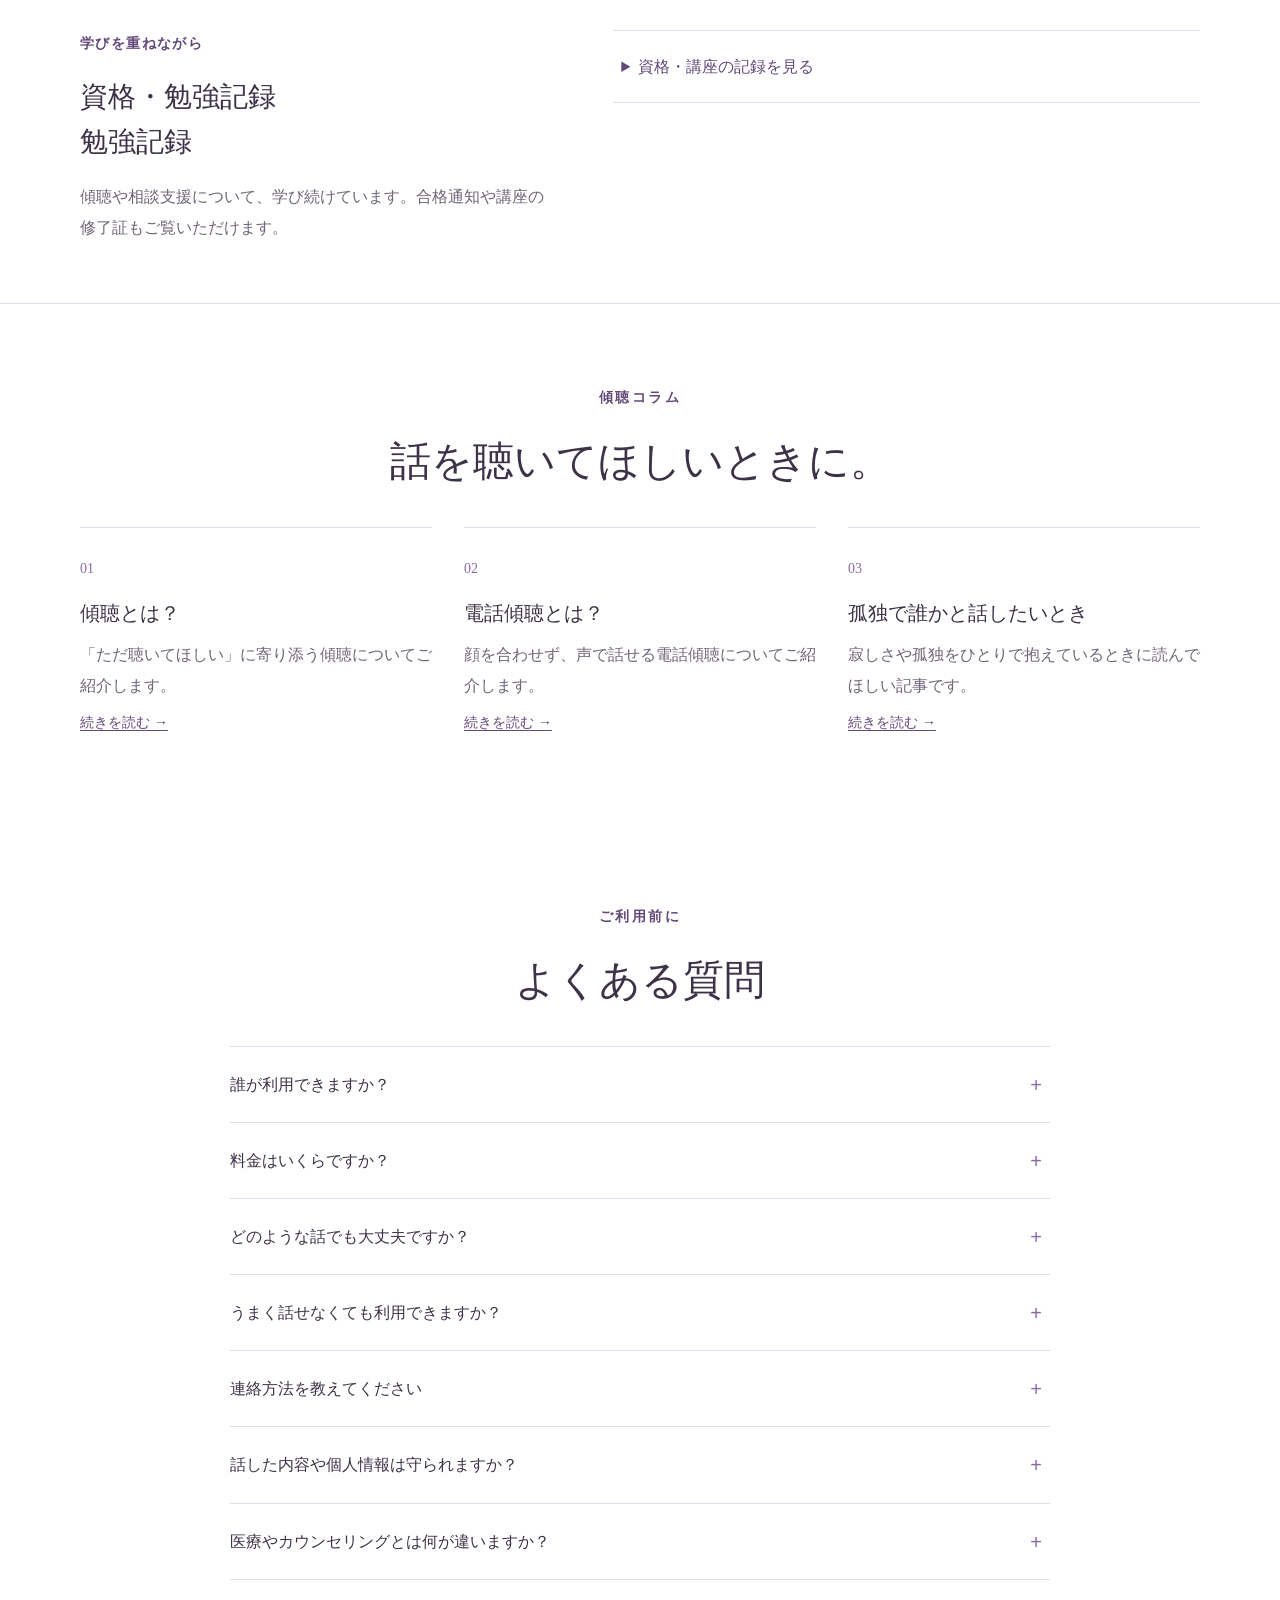
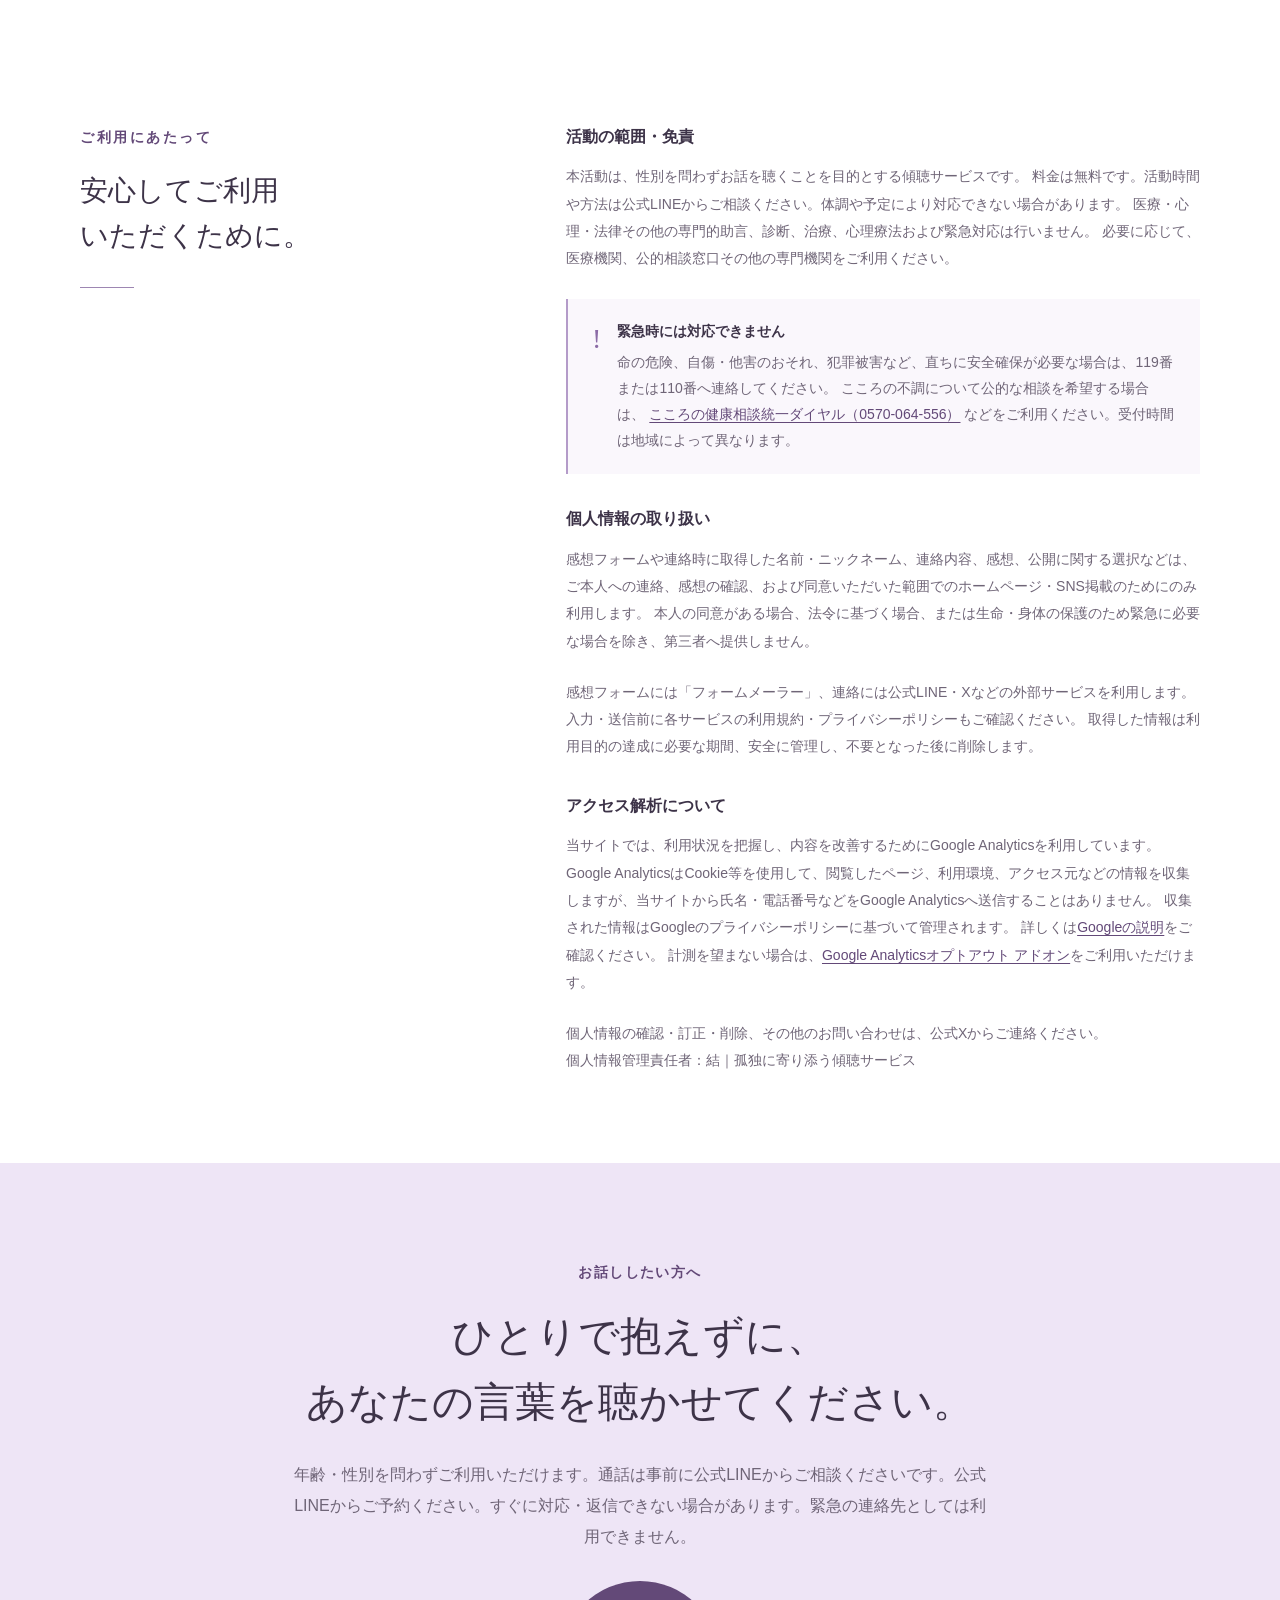
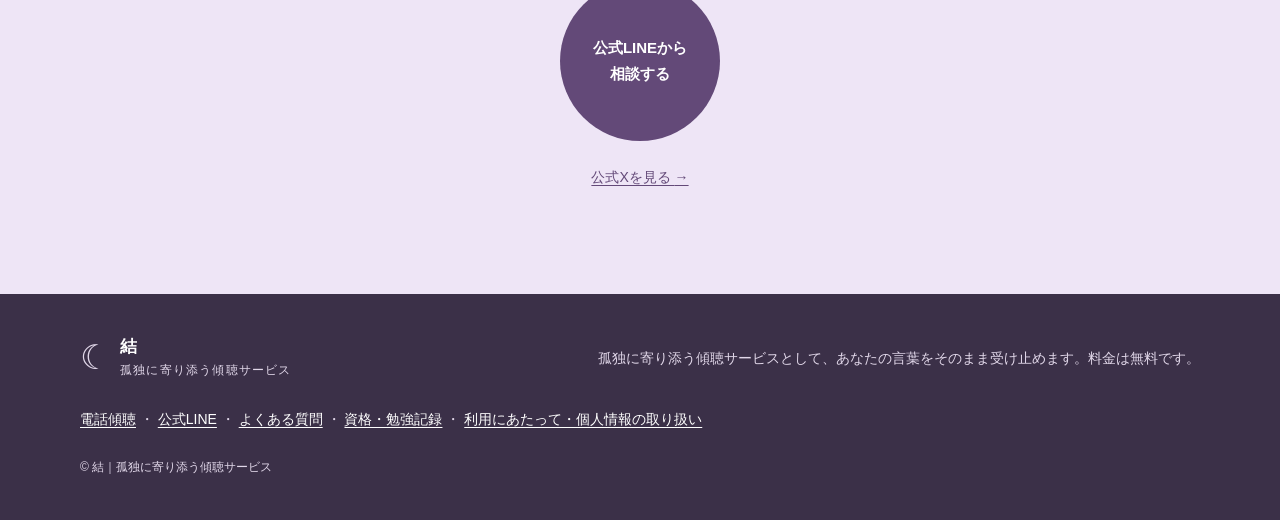
==== commit 74aa3a54: "Update homepage for free 30-minute volunteer listening bookings" ====
--- a/index.html
+++ b/index.html
@@ -11,7 +11,7 @@
   </script>
   <meta charset="utf-8">
   <meta name="viewport" content="width=device-width, initial-scale=1">
-  <meta name="description" content="結の傾聴サービス。孤独や不安、寂しさを抱えたとき、あなたのペースでお話を聴きます。料金は30分500円です。">
+  <meta name="description" content="結の傾聴サービス。孤独や不安、寂しさを抱えたとき、あなたのペースでお話を聴きます。料金は無料です。">
   <!-- Google Search Console verification -->
   <meta name="google-site-verification" content="BoPUfKXe393CpiaNHIILN5-mRyiDeUMbaZ0BmbxGKmM">
   <meta name="robots" content="index, follow, max-image-preview:large">
@@ -20,13 +20,13 @@
   <meta property="og:type" content="website">
   <meta property="og:site_name" content="結｜孤独に寄り添う傾聴サービス">
   <meta property="og:title" content="結｜孤独に寄り添う傾聴サービス">
-  <meta property="og:description" content="孤独や不安、寂しさを誰かに話したいときに。30分500円の傾聴サービスとして、あなたの気持ちに寄り添います。">
+  <meta property="og:description" content="孤独や不安、寂しさを誰かに話したいときに。無料の傾聴ボランティアとして、あなたの気持ちに寄り添います。">
   <meta property="og:url" content="https://akumuchan.github.io/akumuchan-ibasho/">
   <meta property="og:image" content="https://akumuchan.github.io/akumuchan-ibasho/hero-portrait.png">
   <meta property="og:image:alt" content="あくむちゃんのプロフィールイラスト">
   <meta name="twitter:card" content="summary">
   <meta name="twitter:title" content="結｜孤独に寄り添う傾聴サービス">
-  <meta name="twitter:description" content="30分500円の傾聴サービスです。ご相談・お問い合わせは公式LINEからご連絡ください。">
+  <meta name="twitter:description" content="無料の傾聴ボランティアです。ご相談・お問い合わせは公式LINEからご連絡ください。">
   <meta name="twitter:image" content="https://akumuchan.github.io/akumuchan-ibasho/hero-portrait.png">
   <meta name="theme-color" content="#eee8f7">
   <title>結｜孤独に寄り添う傾聴サービス</title>
@@ -49,7 +49,7 @@
       "@id":"https://akumuchan.github.io/akumuchan-ibasho/#webpage",
       "url":"https://akumuchan.github.io/akumuchan-ibasho/",
       "name":"結｜孤独に寄り添う傾聴サービス",
-      "description":"有料の傾聴サービスです。孤独や不安を抱えた方のお話を、あなたのペースで聴きます。",
+      "description":"無料の傾聴ボランティアです。孤独や不安を抱えた方のお話を、あなたのペースで聴きます。",
       "isPartOf":{"@id":"https://akumuchan.github.io/akumuchan-ibasho/#website"},
       "primaryImageOfPage":{"@type":"ImageObject","url":"https://akumuchan.github.io/akumuchan-ibasho/hero-portrait.png"},
       "inLanguage":"ja"
@@ -59,7 +59,7 @@
       "@id":"https://akumuchan.github.io/akumuchan-ibasho/#service",
       "name":"結の傾聴サービス",
       "serviceType":"傾聴サービス",
-      "description":"孤独や不安、寂しさを抱えた方のお話を聴く、有料の傾聴サービスです。",
+      "description":"孤独や不安、寂しさを抱えた方のお話を聴く、無料の傾聴ボランティアです。",
       "provider":{"@type":"Person","name":"結","url":"https://akumuchan.github.io/akumuchan-ibasho/#profile"},
       "url":"https://akumuchan.github.io/akumuchan-ibasho/"
     }
@@ -108,10 +108,10 @@
         <h1><span class="hero-name">結</span><span class="hero-subtitle">〜みんなのいばしょ〜</span></h1>
         <p class="hero-role">孤独に寄り添う傾聴サービス</p>
         <p class="hero-invitation">つらい気持ち、寂しい気持ち、<br>うまく言葉にできなくても大丈夫です。<br>安心して話せる場所を、ここに。</p>
-        <p class="hero-note"><strong>金曜は電話／土曜は東京・神奈川で出張</strong><br>30分500円｜ご予約・ご相談は公式LINEから</p>
+        <p class="hero-note"><strong>金曜は電話／土曜は東京・神奈川で出張</strong><br>30分無料｜予約ページから24時間いつでもお申し込みいただけます</p>
         <div class="hero-actions">
-          <a class="button button-primary" href="https://lin.ee/97vtROP" target="_blank" rel="noopener noreferrer"><span aria-hidden="true">▣</span> 公式LINEから相談する <span aria-hidden="true">›</span></a>
-          <a class="button button-secondary" href="https://tol-app.jp/s/yapd3kkbs1vtw66w6m32" target="_blank" rel="noopener noreferrer">予約ページへ <span aria-hidden="true">›</span></a>
+          <a class="button button-primary" href="https://tol-app.jp/s/yapd3kkbs1vtw66w6m32" target="_blank" rel="noopener noreferrer">30分無料で予約する <span aria-hidden="true">›</span></a>
+          <a class="button button-secondary" href="https://lin.ee/97vtROP" target="_blank" rel="noopener noreferrer">公式LINEで問い合わせる</a>
           <a class="button button-secondary" href="#pricing">活動について見る <span aria-hidden="true">›</span></a>
         </div>
       </div>
@@ -161,7 +161,7 @@
         <article class="activity-card">
           <span class="activity-number">03｜LINEで相談</span>
           <h3>内容を確認して予約</h3>
-          <p>料金は30分500円です。希望の曜日や場所、時間を公式LINEでご相談ください。</p>
+          <p>料金は無料です。希望の曜日や場所、時間を公式LINEでご相談ください。</p>
           <a class="text-link" href="#pricing">料金・活動について →</a>
         </article>
       </div>
@@ -250,14 +250,14 @@
     <section class="section pricing" id="pricing" aria-labelledby="pricing-title">
       <div class="section-heading section-heading-center">
         <p class="eyebrow">傾聴サービス</p>
-        <h2 id="pricing-title">金曜は電話、土曜は出張で。<br>30分500円の傾聴サービス</h2>
+        <h2 id="pricing-title">金曜は電話、土曜は出張で。<br>無料の傾聴ボランティア</h2>
       </div>
       <div class="about-copy">
         <p>孤独や不安、寂しさを抱えた方のお話を、あなたのペースを大切にしながらお聴きします。年齢・性別を問わずご利用いただけます。</p>
         <ul class="service-schedule"><li><strong>金曜日：</strong>電話での傾聴</li><li><strong>土曜日：</strong>東京・神奈川での出張傾聴</li></ul>
         <div class="notice">
           <span aria-hidden="true">♡</span>
-          <p><strong>料金：30分500円</strong>ご予約・活動時間は公式LINEから事前にご相談ください。土曜日の出張傾聴は、場所や交通費などの詳細も予約時にご確認ください。電話の場合の通話料はご利用者さまのご負担です。体調や予定により対応できない場合があります。</p>
+          <p><strong>料金：無料（30分）</strong>予約ページから24時間いつでもお申し込みいただけます。予約カレンダーから希望日時を選んでください。予約状況や体調・予定により、ご希望に添えない場合があります。電話で実施する場合の通話料はご利用者さまのご負担です。</p>
         </div>
         <p class="scope-note">※ 医療行為・診断・治療・心理療法・緊急対応は行いません。</p>
       </div>
@@ -285,7 +285,7 @@
         <h2 id="phone-listening-title">電話で、今の気持ちを。</h2>
       </div>
       <div class="about-copy">
-        <p>金曜日は電話でお話をお聴きします。「誰かに話を聴いてほしい」「今、少しだけ誰かと話したい」というときに、あなたのペースでお話しください。</p>
+        <p>電話での傾聴をご希望の場合は、予約ページから希望日時を選んでお申し込みください。30分無料でお話をお聴きします。</p>
         <div class="notice">
           <span aria-hidden="true">☎</span>
           <p><strong>電話番号：070-3857-8521</strong>お話しをご希望の方は、まず公式LINEからご連絡ください。活動時間や方法をご相談します。</p>
@@ -304,7 +304,7 @@
         <h2 id="visit-listening-title">対面でお話を聴く<br>出張傾聴</h2>
       </div>
       <div class="about-copy">
-        <p>土曜日は、東京・神奈川で出張傾聴を行います。場所や時間、交通費などは、ご予約前に公式LINEからご相談ください。</p>
+        <p>実施方法や場所について確認が必要な場合は、予約前に公式LINEからお問い合わせください。</p>
         <p class="scope-note">※ ご希望の場所や予定によっては、お受けできない場合があります。</p>
         <a class="button button-primary" href="https://lin.ee/97vtROP" target="_blank" rel="noopener noreferrer">公式LINEから相談する</a>
       </div>
@@ -571,11 +571,11 @@
       <div class="faq-list">
         <details class="faq-item">
           <summary>誰が利用できますか？</summary>
-          <p>孤独に寄り添う傾聴サービスです。料金は30分500円です。性別を問わずご利用いただけます。</p>
+          <p>孤独に寄り添う傾聴サービスです。料金は無料です。性別を問わずご利用いただけます。</p>
         </details>
         <details class="faq-item">
           <summary>料金はいくらですか？</summary>
-          <p>料金は30分500円です。お申し込み方法は<a href="#pricing">活動について</a>をご確認ください。</p>
+          <p>料金は無料です。お申し込み方法は<a href="#pricing">活動について</a>をご確認ください。</p>
         </details>
         <details class="faq-item">
           <summary>どのような話でも大丈夫ですか？</summary>
@@ -587,7 +587,7 @@
         </details>
         <details class="faq-item">
           <summary>連絡方法を教えてください</summary>
-          <p>お申し込み・お問い合わせは<a href="https://lin.ee/97vtROP" target="_blank" rel="noopener noreferrer">公式LINE</a>から承ります。料金は30分500円です。すぐに対応・返信できない場合があります。</p>
+          <p>お申し込み・お問い合わせは<a href="https://lin.ee/97vtROP" target="_blank" rel="noopener noreferrer">公式LINE</a>から承ります。料金は無料です。すぐに対応・返信できない場合があります。</p>
         </details>
         <details class="faq-item">
           <summary>話した内容や個人情報は守られますか？</summary>
@@ -611,7 +611,7 @@
         <h3>活動の範囲・免責</h3>
         <p>
           本活動は、性別を問わずお話を聴くことを目的とする傾聴サービスです。
-          料金は30分500円です。活動時間や方法は公式LINEからご相談ください。体調や予定により対応できない場合があります。
+          料金は無料です。活動時間や方法は公式LINEからご相談ください。体調や予定により対応できない場合があります。
           医療・心理・法律その他の専門的助言、診断、治療、心理療法および緊急対応は行いません。
           必要に応じて、医療機関、公的相談窓口その他の専門機関をご利用ください。
         </p>
@@ -673,7 +673,7 @@
         <small>孤独に寄り添う傾聴サービス</small>
       </span>
     </a>
-    <p>孤独に寄り添う傾聴サービスとして、あなたの言葉をそのまま受け止めます。料金は30分500円です。</p>
+    <p>孤独に寄り添う傾聴サービスとして、あなたの言葉をそのまま受け止めます。料金は無料です。</p>
     <p><a href="#phone-listening">電話傾聴</a> ・ <a href="#contact-options">公式LINE</a> ・ <a href="#faq">よくある質問</a> ・ <a href="#learning">資格・勉強記録</a> ・ <a href="#safety">利用にあたって・個人情報の取り扱い</a></p>
     <small>© 結｜孤独に寄り添う傾聴サービス</small>
   </footer>
--- a/styles.css
+++ b/styles.css
@@ -47,7 +47,9 @@
 .hero-lead { max-width: 620px; color: var(--muted); }
 .hero-lead p { margin-bottom: 16px; }
 .hero-actions { display: flex; align-items: center; flex-wrap: wrap; gap: 16px 24px; margin-top: 28px; }
-.button { display: inline-flex; align-items: center; justify-content: center; gap: 8px; min-height: 52px; max-width: 100%; padding: 13px 24px; border: 1px solid transparent; border-radius: 7px; font-size: .9375rem; font-weight: 600; line-height: 1.7; text-decoration: none; text-align: center; transition: background .16s ease; }
+.hero .hero-actions { flex-wrap: nowrap; gap: 12px; }
+.hero .hero-actions .button { flex: 1 1 0; width: auto; height: auto; min-width: 0; aspect-ratio: 1; padding: 10px; font-size: clamp(.65rem, 1.05vw, .9375rem); }
+.button { display: inline-flex; flex: 0 0 clamp(132px, 28vw, 160px); align-items: center; justify-content: center; width: clamp(132px, 28vw, 160px); height: clamp(132px, 28vw, 160px); min-height: 0; padding: 18px; border: 1px solid transparent; border-radius: 50%; font-size: .9375rem; font-weight: 600; line-height: 1.7; text-decoration: none; text-align: center; transition: background .16s ease; }
 .button-primary, .review-write-button { background: var(--purple-dark); color: white; }
 .button-primary:hover, .review-write-button:hover { background: #49355f; }
 .text-link { display: inline-block; font-size: .875rem; line-height: 1.8; padding: 8px 0; }
@@ -662,10 +664,9 @@
 .hero-subtitle { margin-top: 5px; color: #514a7c; font-size: clamp(1.55rem,2.4vw,2.05rem); letter-spacing: .12em; }
 .hero-role { margin: 0 0 22px; padding-bottom: 20px; border-bottom: 1px solid #cfc5df; color: #443e70; font: 600 clamp(1.05rem,1.65vw,1.38rem)/1.7 "Yu Gothic","Hiragino Kaku Gothic ProN",sans-serif; letter-spacing: .06em; text-align: center; }
 .hero-invitation { margin: 0; color: #423c6a; font: 500 1.02rem/2.05 "Yu Gothic","Hiragino Kaku Gothic ProN",sans-serif; letter-spacing: .06em; }
-.hero .hero-actions { display: grid; gap: 14px; width: 330px; margin: 30px 0 0; }
-.hero .hero-actions .button { position: relative; width: 100%; min-height: 58px; padding: 13px 24px; border-radius: 999px; font-size: 1.02rem; letter-spacing: .07em; }
-.hero .hero-actions .button span:first-child { position: absolute; left: 36px; font-size: 1.28rem; }
-.hero .hero-actions .button span:last-child { position: absolute; right: 28px; font-size: 1.35rem; font-weight: 400; }
+.hero .hero-actions { display: flex; flex-direction: row; flex-wrap: nowrap; justify-content: center; gap: clamp(6px,.8vw,9px); width: 100%; margin: 30px 0 0; }
+.hero .hero-actions .button { position: static; flex: 0 1 clamp(64px,8vw,78px); width: clamp(64px,8vw,78px); height: clamp(64px,8vw,78px); min-width: 0; min-height: 0; aspect-ratio: 1; padding: 8px; border-radius: 50%; font-size: clamp(.58rem,.8vw,.8rem); letter-spacing: .01em; }
+.hero .hero-actions .button span { display: none; }
 .hero .button-primary { background: linear-gradient(90deg,#8e80b4,#75699c); box-shadow: none; }
 .hero .button-secondary { border: 1.5px solid #a99bc4; background: rgba(255,255,255,.82); color: #504977; }
 
@@ -744,7 +745,7 @@
   .hero-subtitle { font-size: 1.28rem; }
   .hero-role { font-size: .98rem; }
   .hero-invitation { font-size: .94rem; }
-  .hero .hero-actions { width: 100%; max-width: 330px; }
+  .hero .hero-actions { width: 100%; max-width: none; }
   .reassurance { grid-template-columns: minmax(0,1fr); padding-inline: 20px; }
   .reassurance-item,.reassurance-item:nth-child(3) { min-height: 0; padding: 22px 18px; border: 0; border-bottom: 1px solid #d6cde3; }
   .reassurance-item:last-child { border-bottom: 0; }
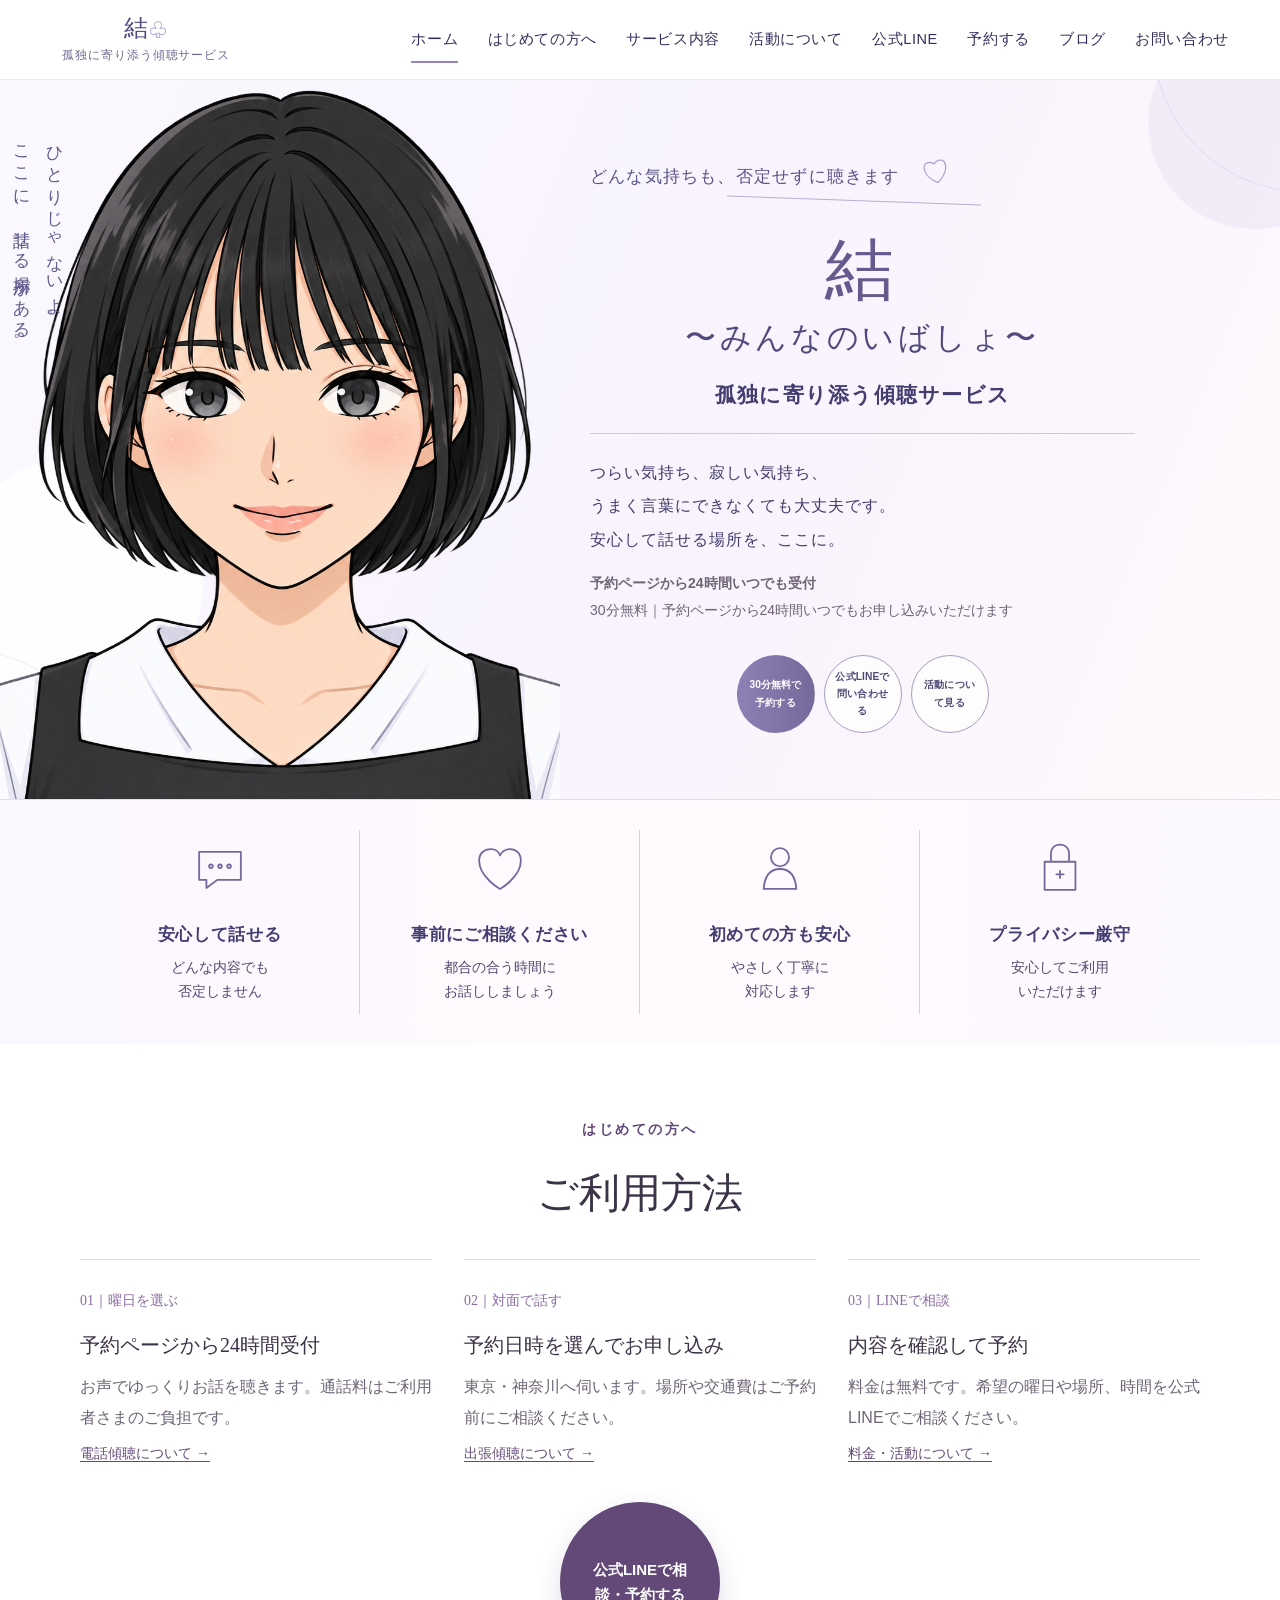
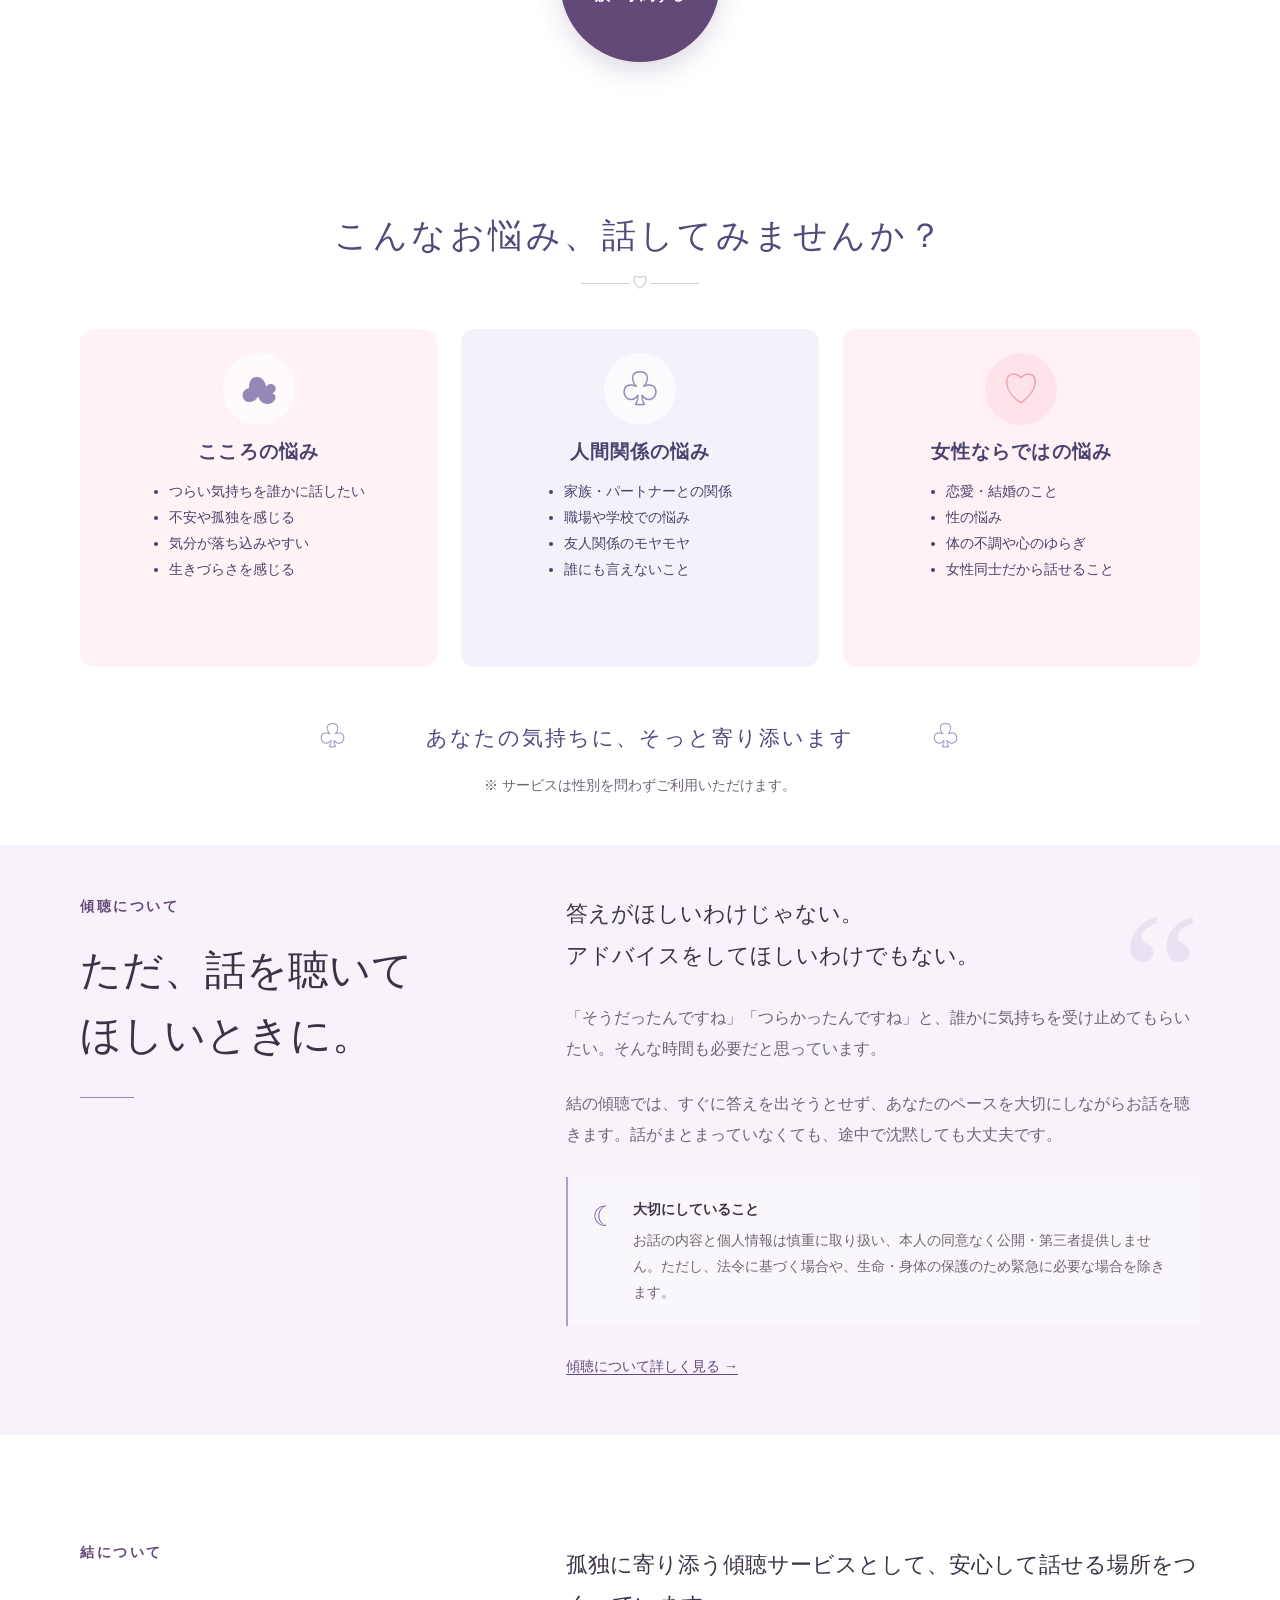
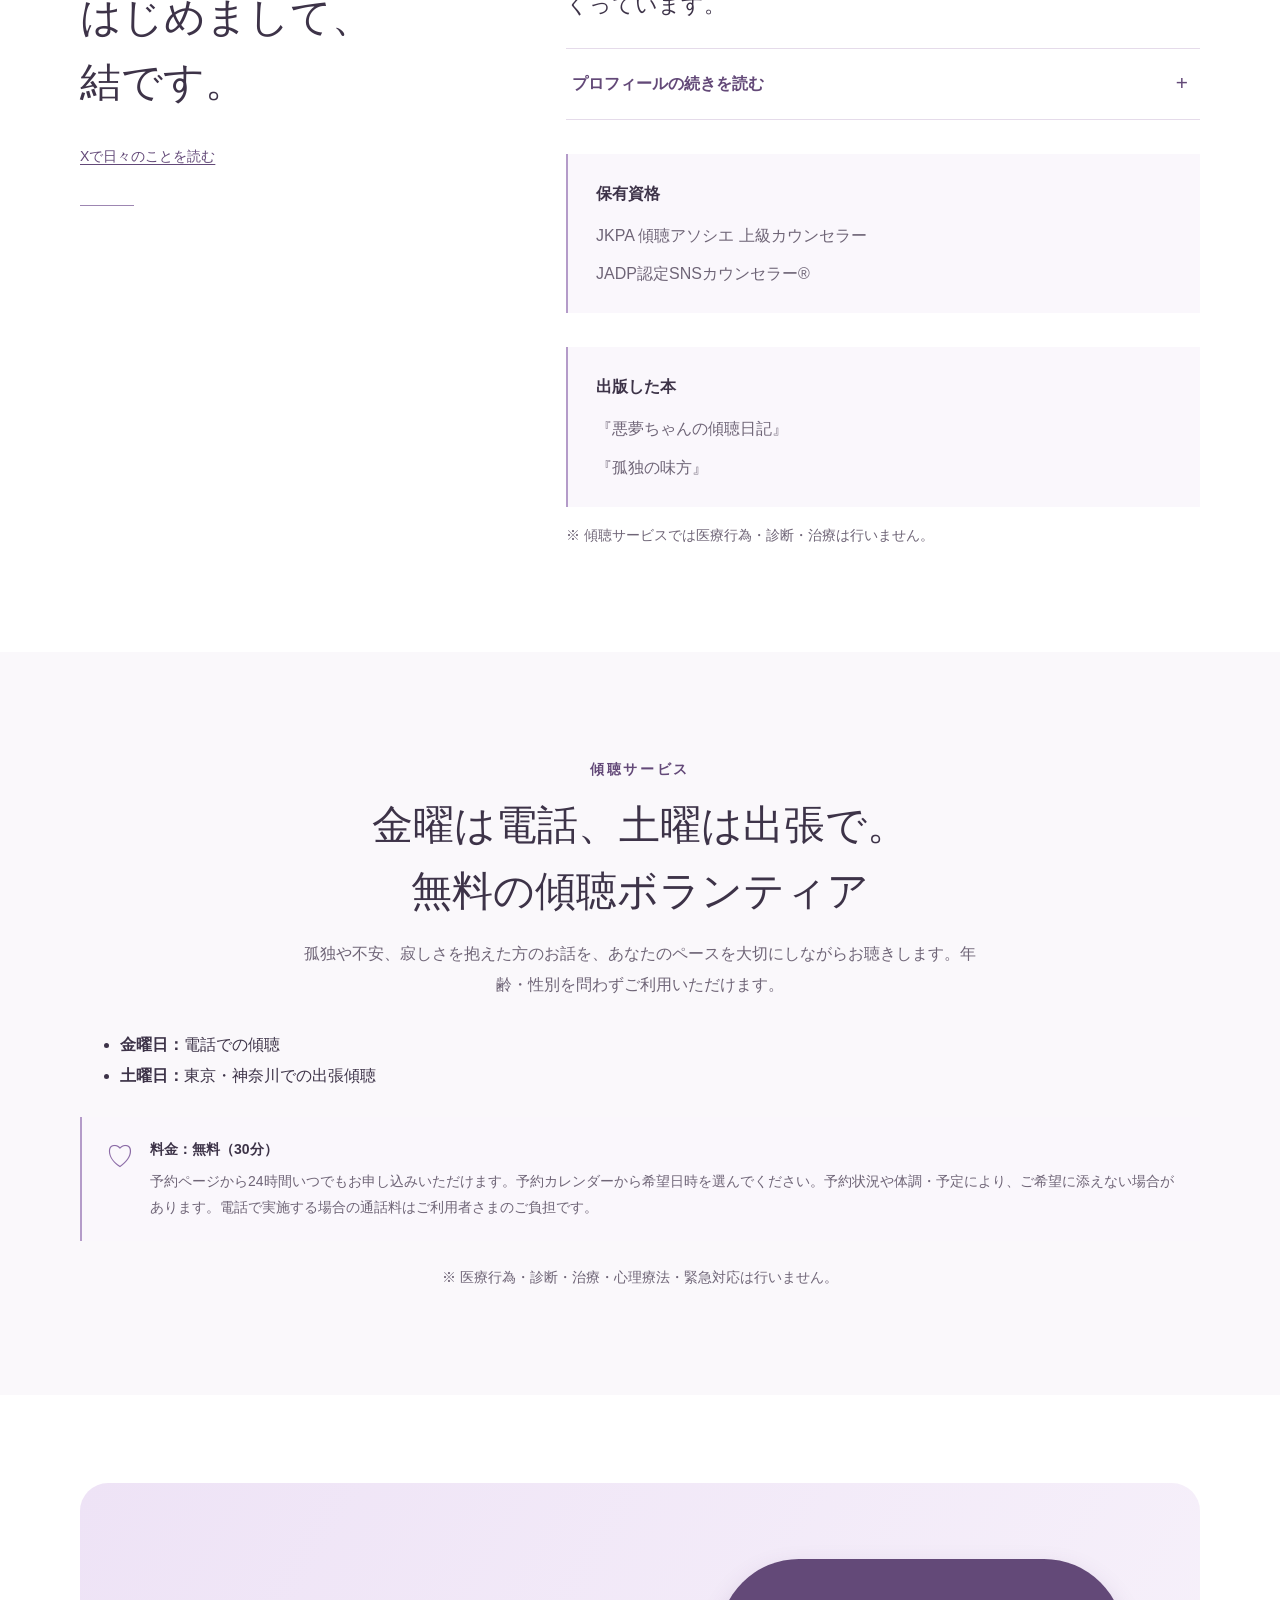
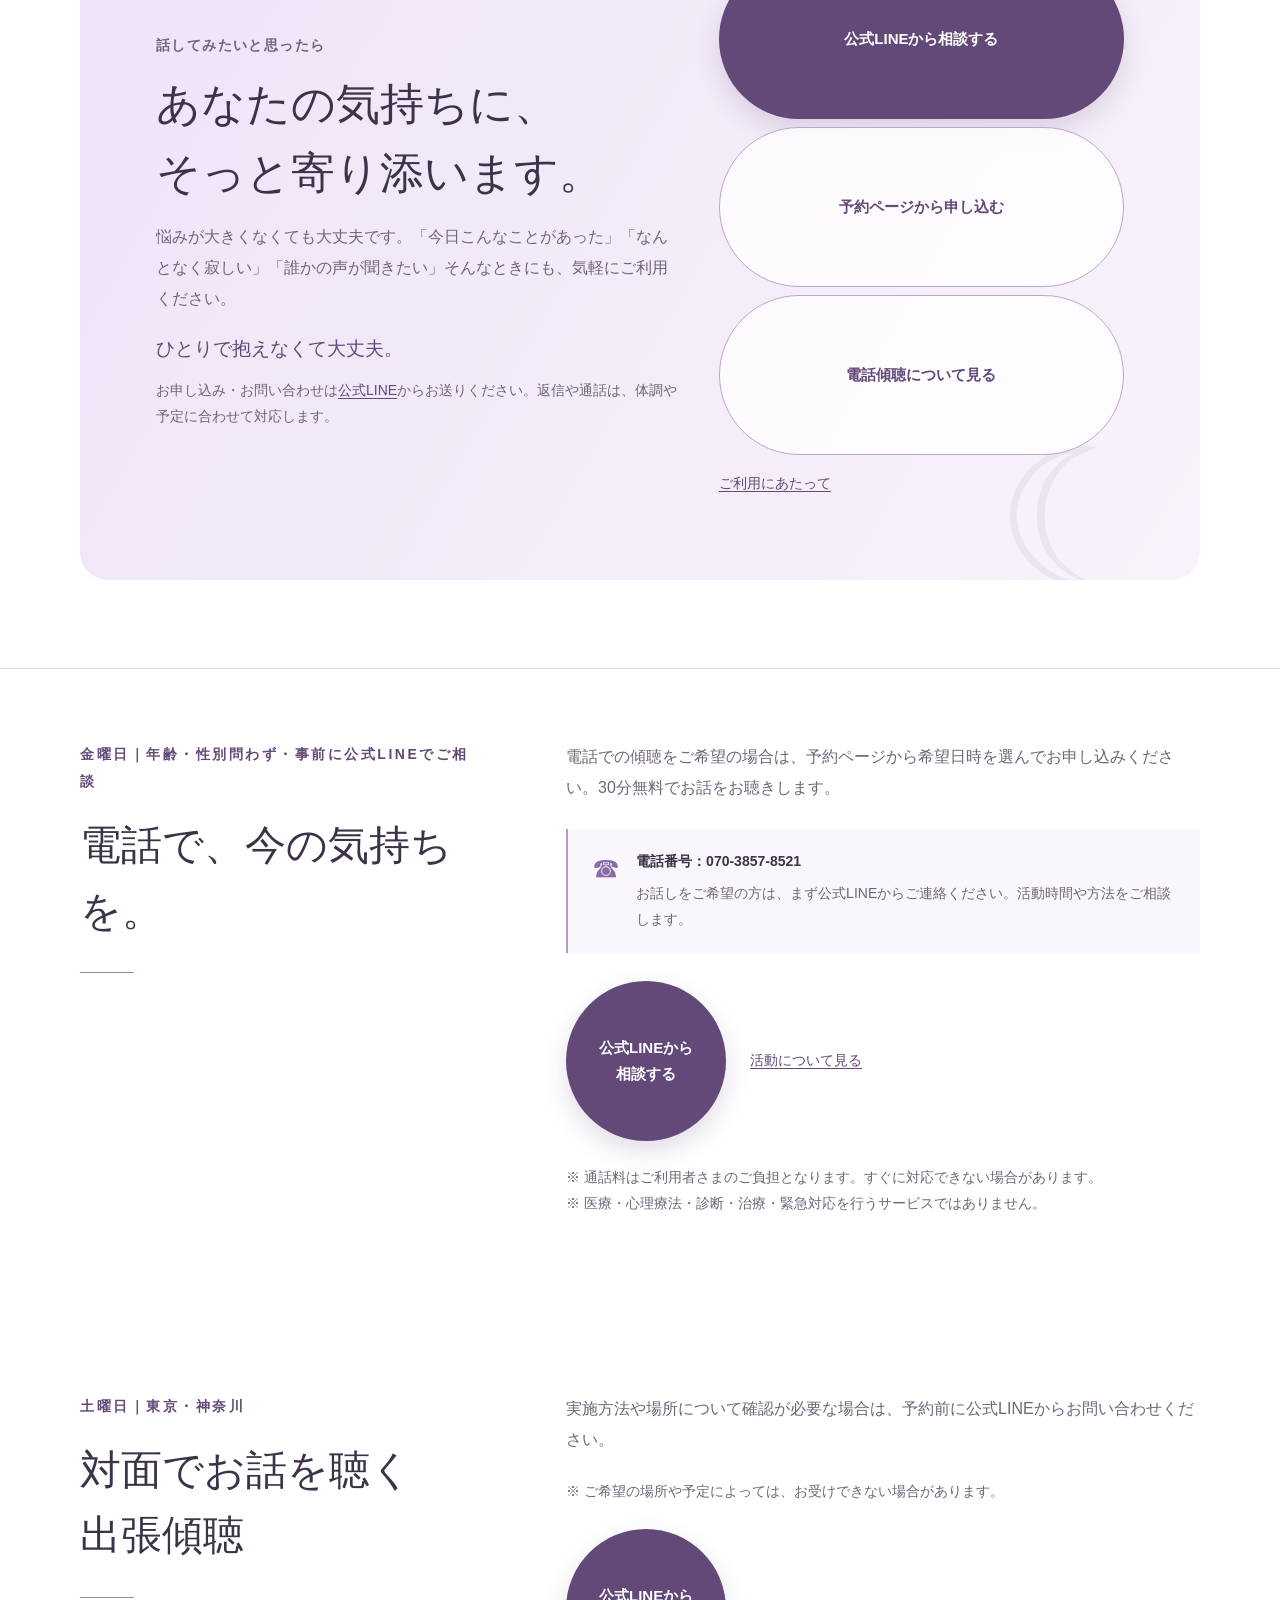
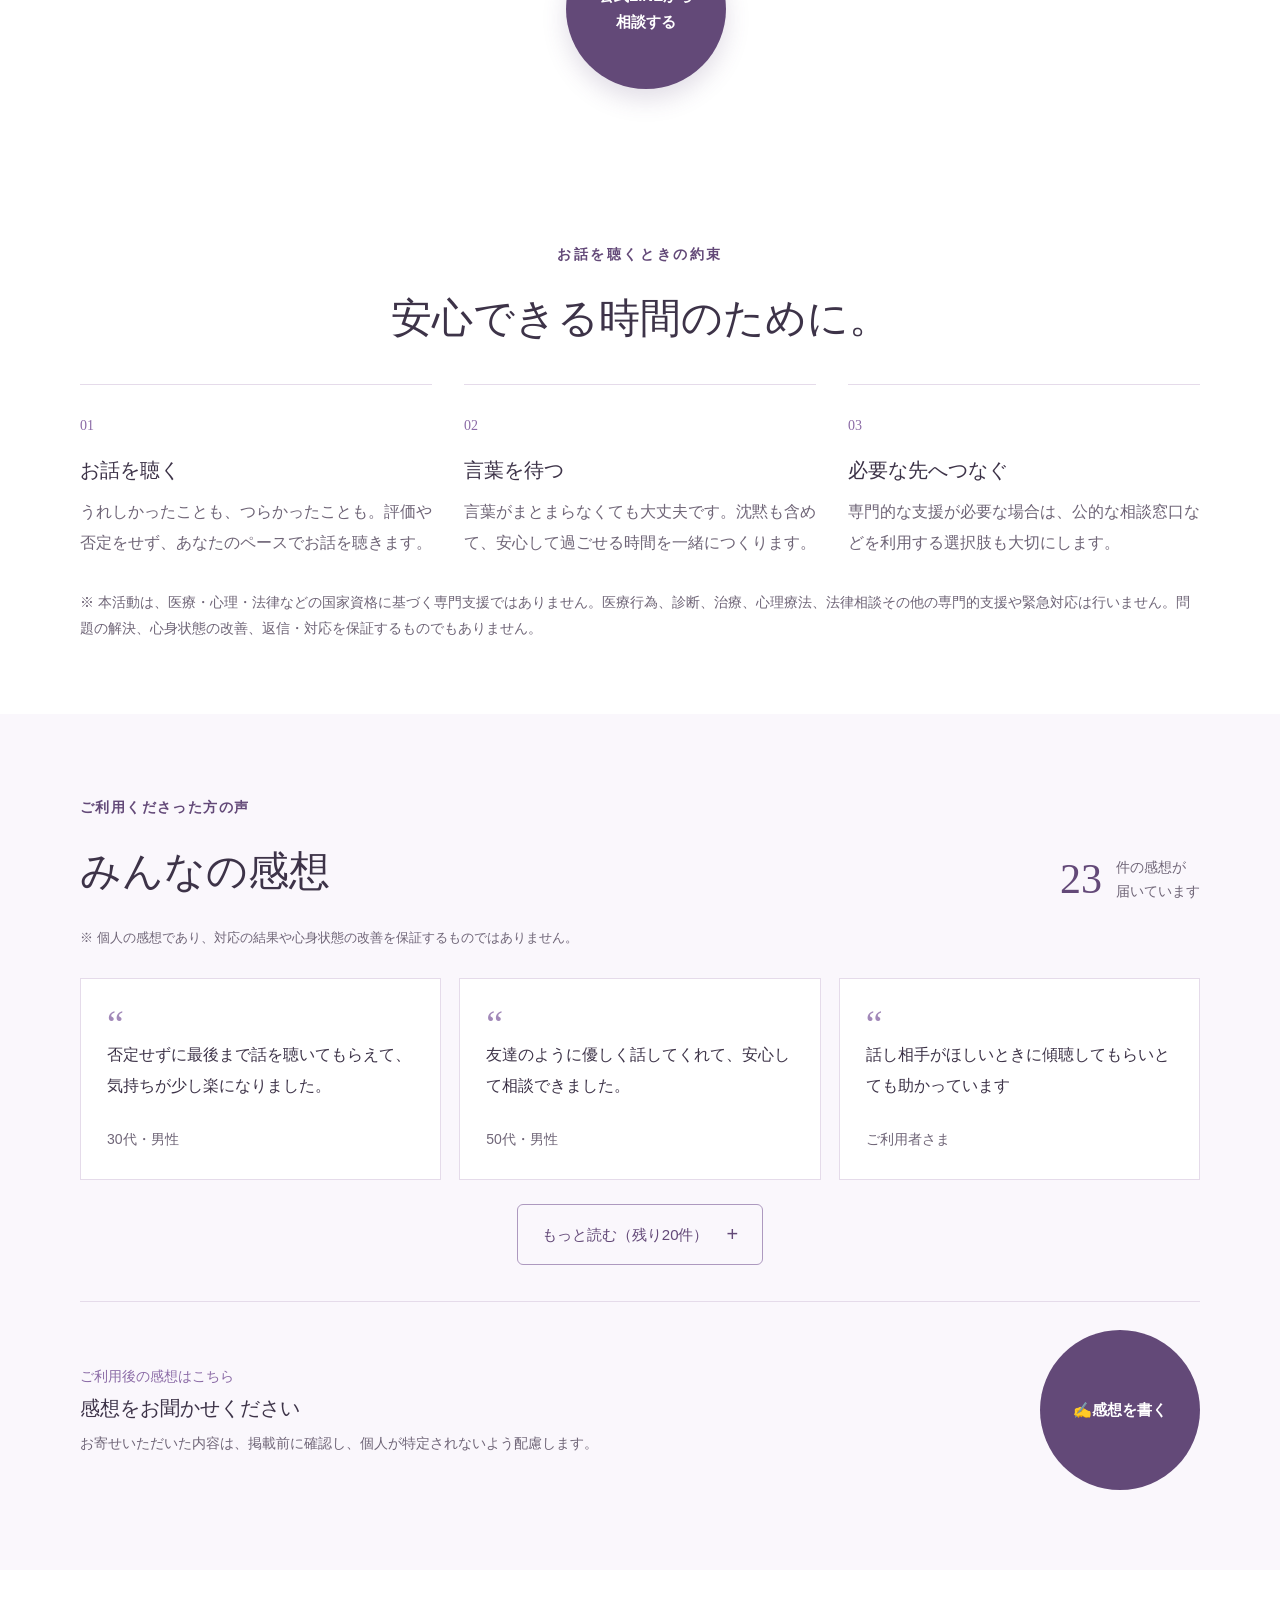
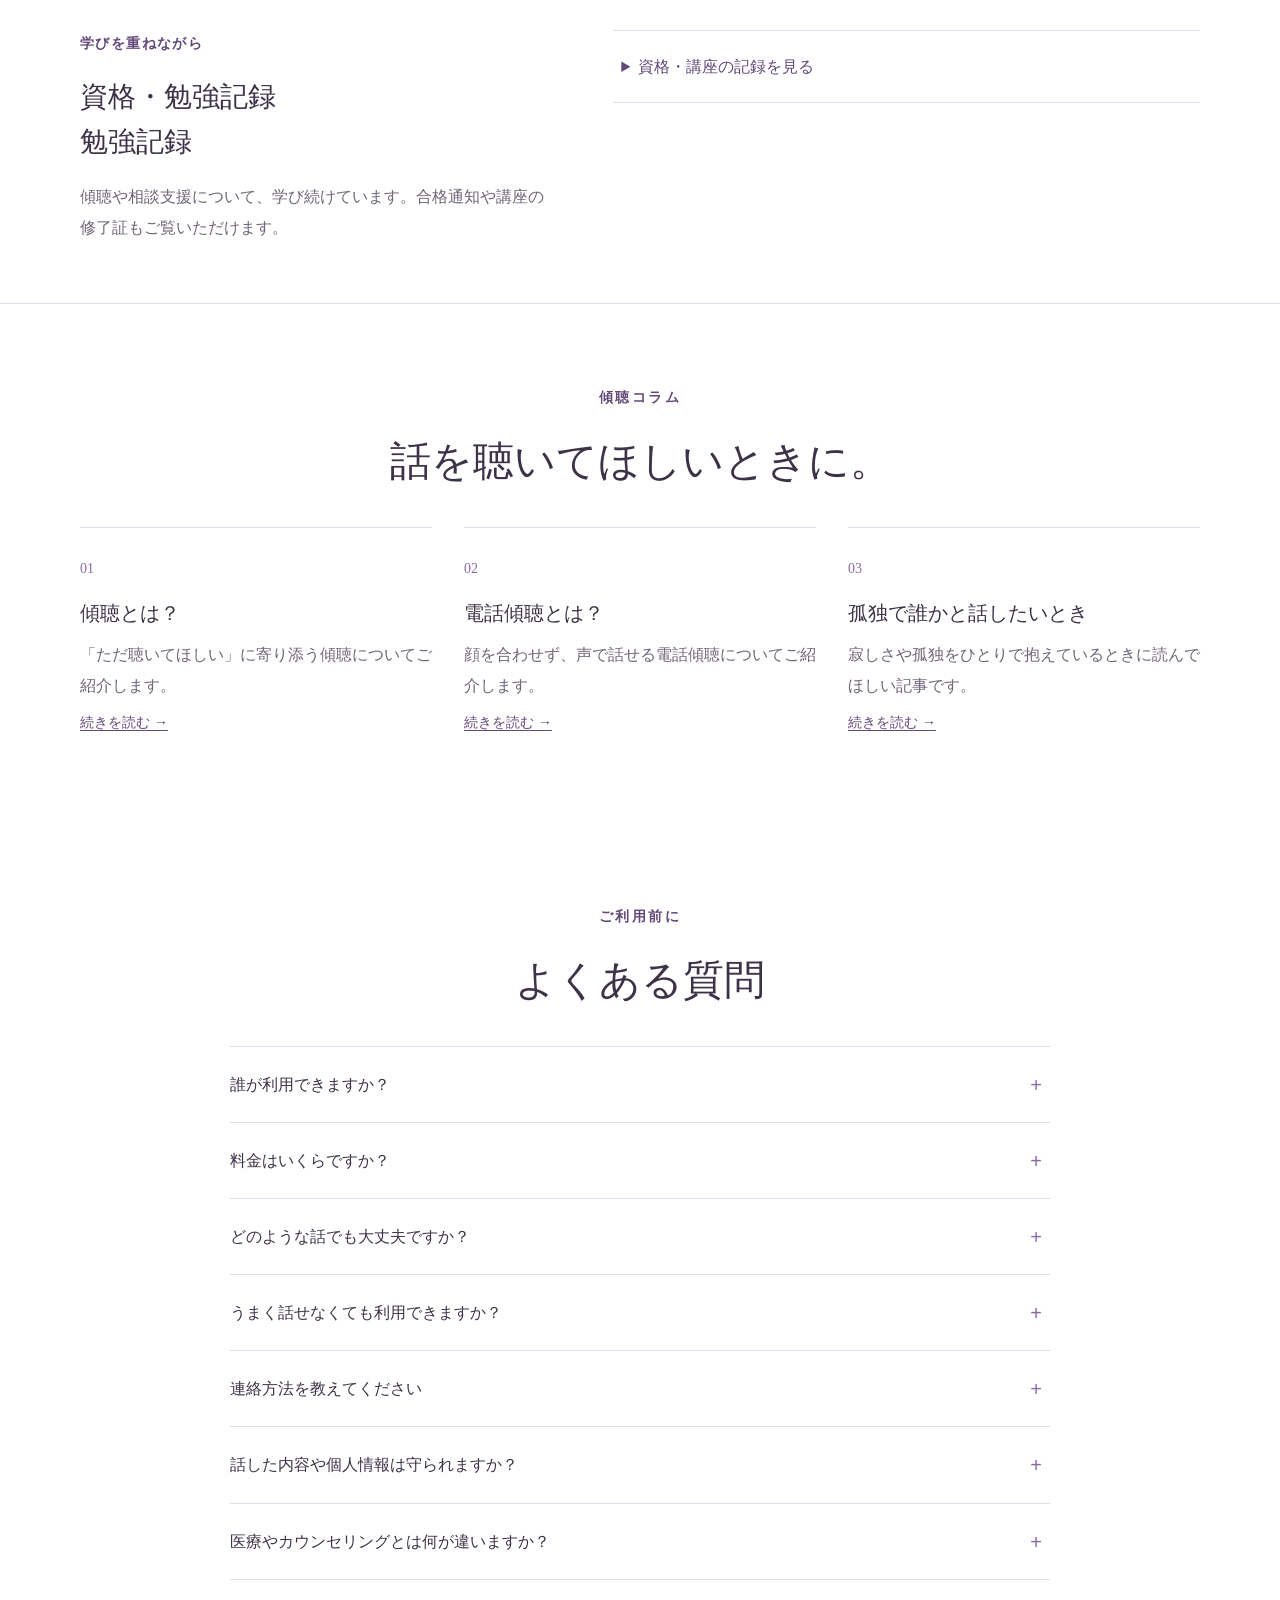
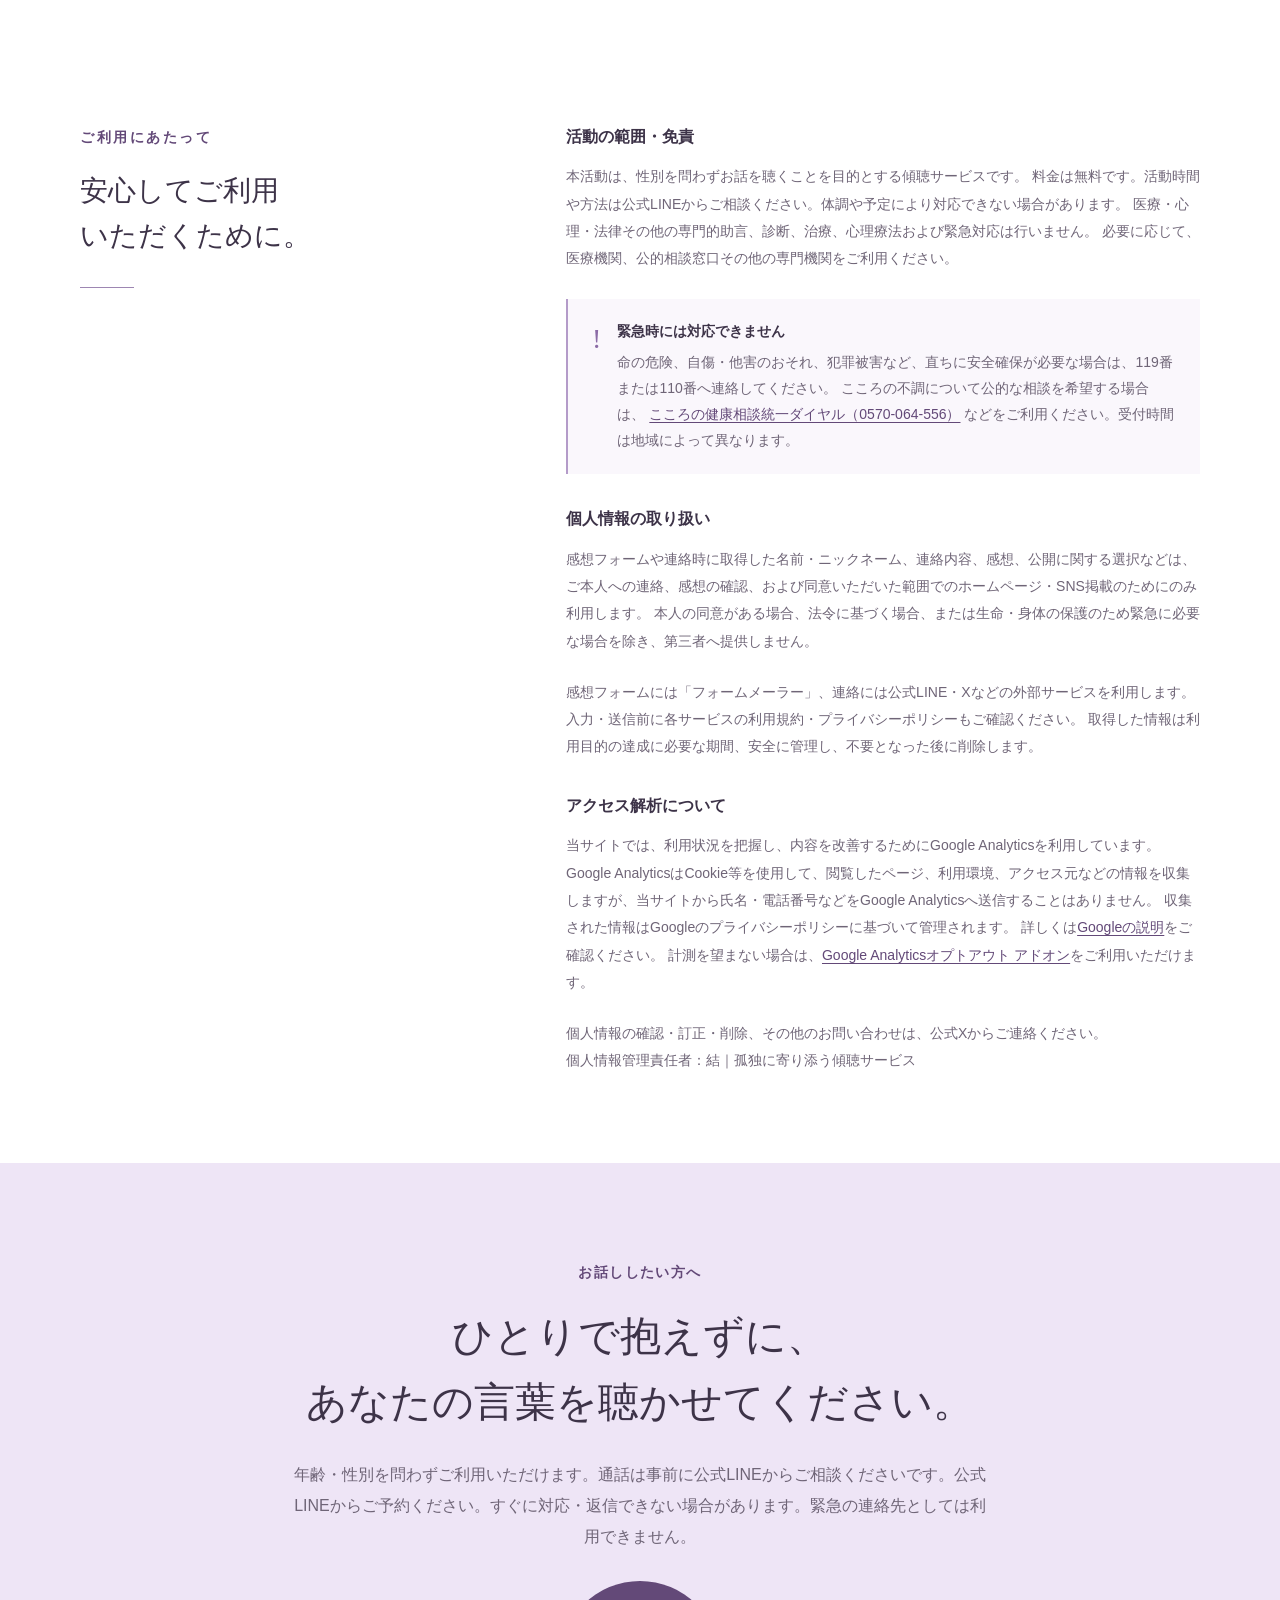
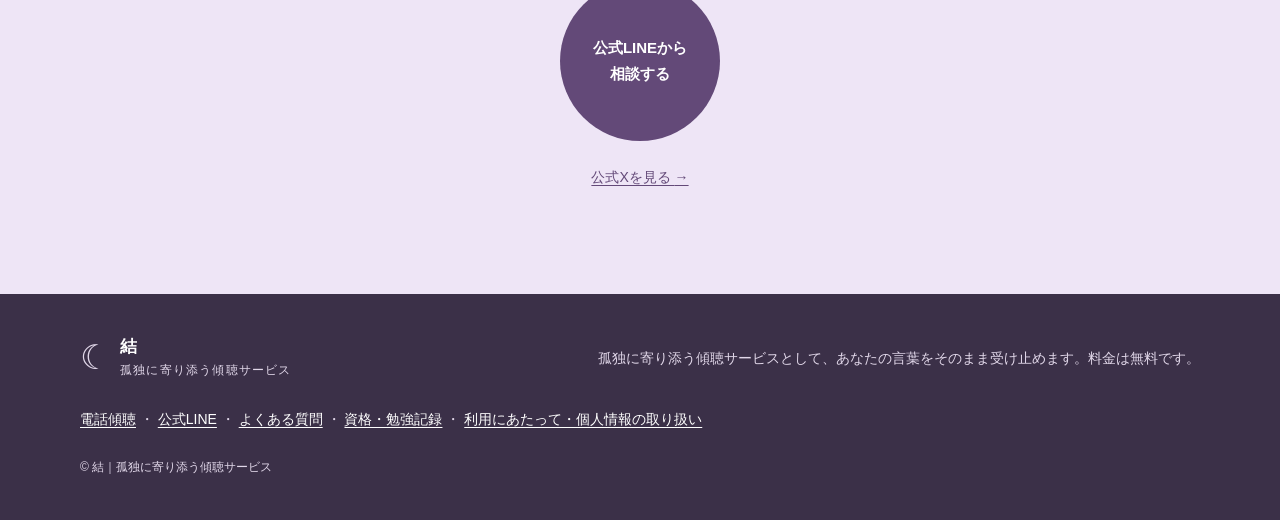
==== commit 2f4aab2d: "Align homepage sections with free 30-minute volunteer booking" ====
--- a/index.html
+++ b/index.html
@@ -108,7 +108,7 @@
         <h1><span class="hero-name">結</span><span class="hero-subtitle">〜みんなのいばしょ〜</span></h1>
         <p class="hero-role">孤独に寄り添う傾聴サービス</p>
         <p class="hero-invitation">つらい気持ち、寂しい気持ち、<br>うまく言葉にできなくても大丈夫です。<br>安心して話せる場所を、ここに。</p>
-        <p class="hero-note"><strong>金曜は電話／土曜は東京・神奈川で出張</strong><br>30分無料｜予約ページから24時間いつでもお申し込みいただけます</p>
+        <p class="hero-note"><strong>予約ページから24時間いつでも受付</strong><br>30分無料｜予約ページから24時間いつでもお申し込みいただけます</p>
         <div class="hero-actions">
           <a class="button button-primary" href="https://tol-app.jp/s/yapd3kkbs1vtw66w6m32" target="_blank" rel="noopener noreferrer">30分無料で予約する <span aria-hidden="true">›</span></a>
           <a class="button button-secondary" href="https://lin.ee/97vtROP" target="_blank" rel="noopener noreferrer">公式LINEで問い合わせる</a>
@@ -148,13 +148,13 @@
       <div class="activity-grid">
         <article class="activity-card">
           <span class="activity-number">01｜曜日を選ぶ</span>
-          <h3>金曜日は電話</h3>
+          <h3>予約ページから24時間受付</h3>
           <p>お声でゆっくりお話を聴きます。通話料はご利用者さまのご負担です。</p>
           <a class="text-link" href="#phone-listening">電話傾聴について →</a>
         </article>
         <article class="activity-card">
           <span class="activity-number">02｜対面で話す</span>
-          <h3>土曜日は出張傾聴</h3>
+          <h3>予約日時を選んでお申し込み</h3>
           <p>東京・神奈川へ伺います。場所や交通費はご予約前にご相談ください。</p>
           <a class="text-link" href="#visit-listening">出張傾聴について →</a>
         </article>
